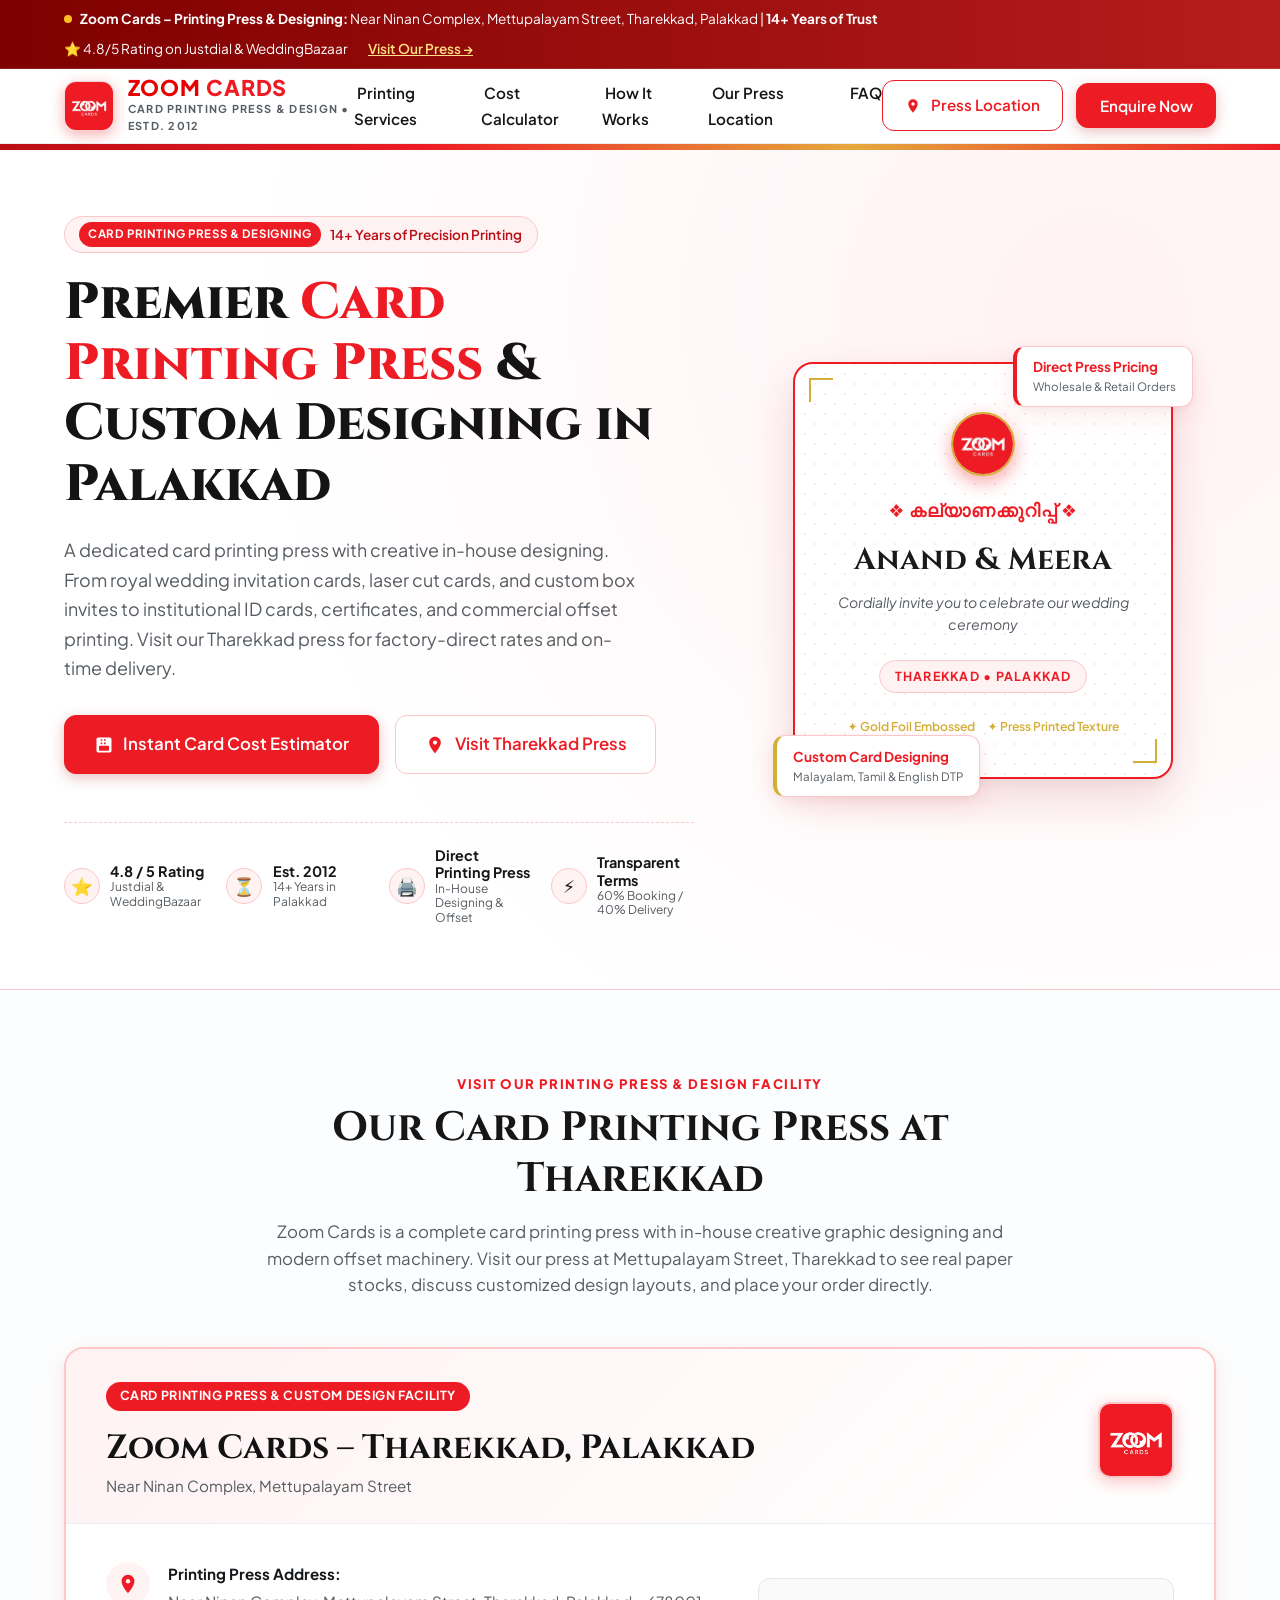
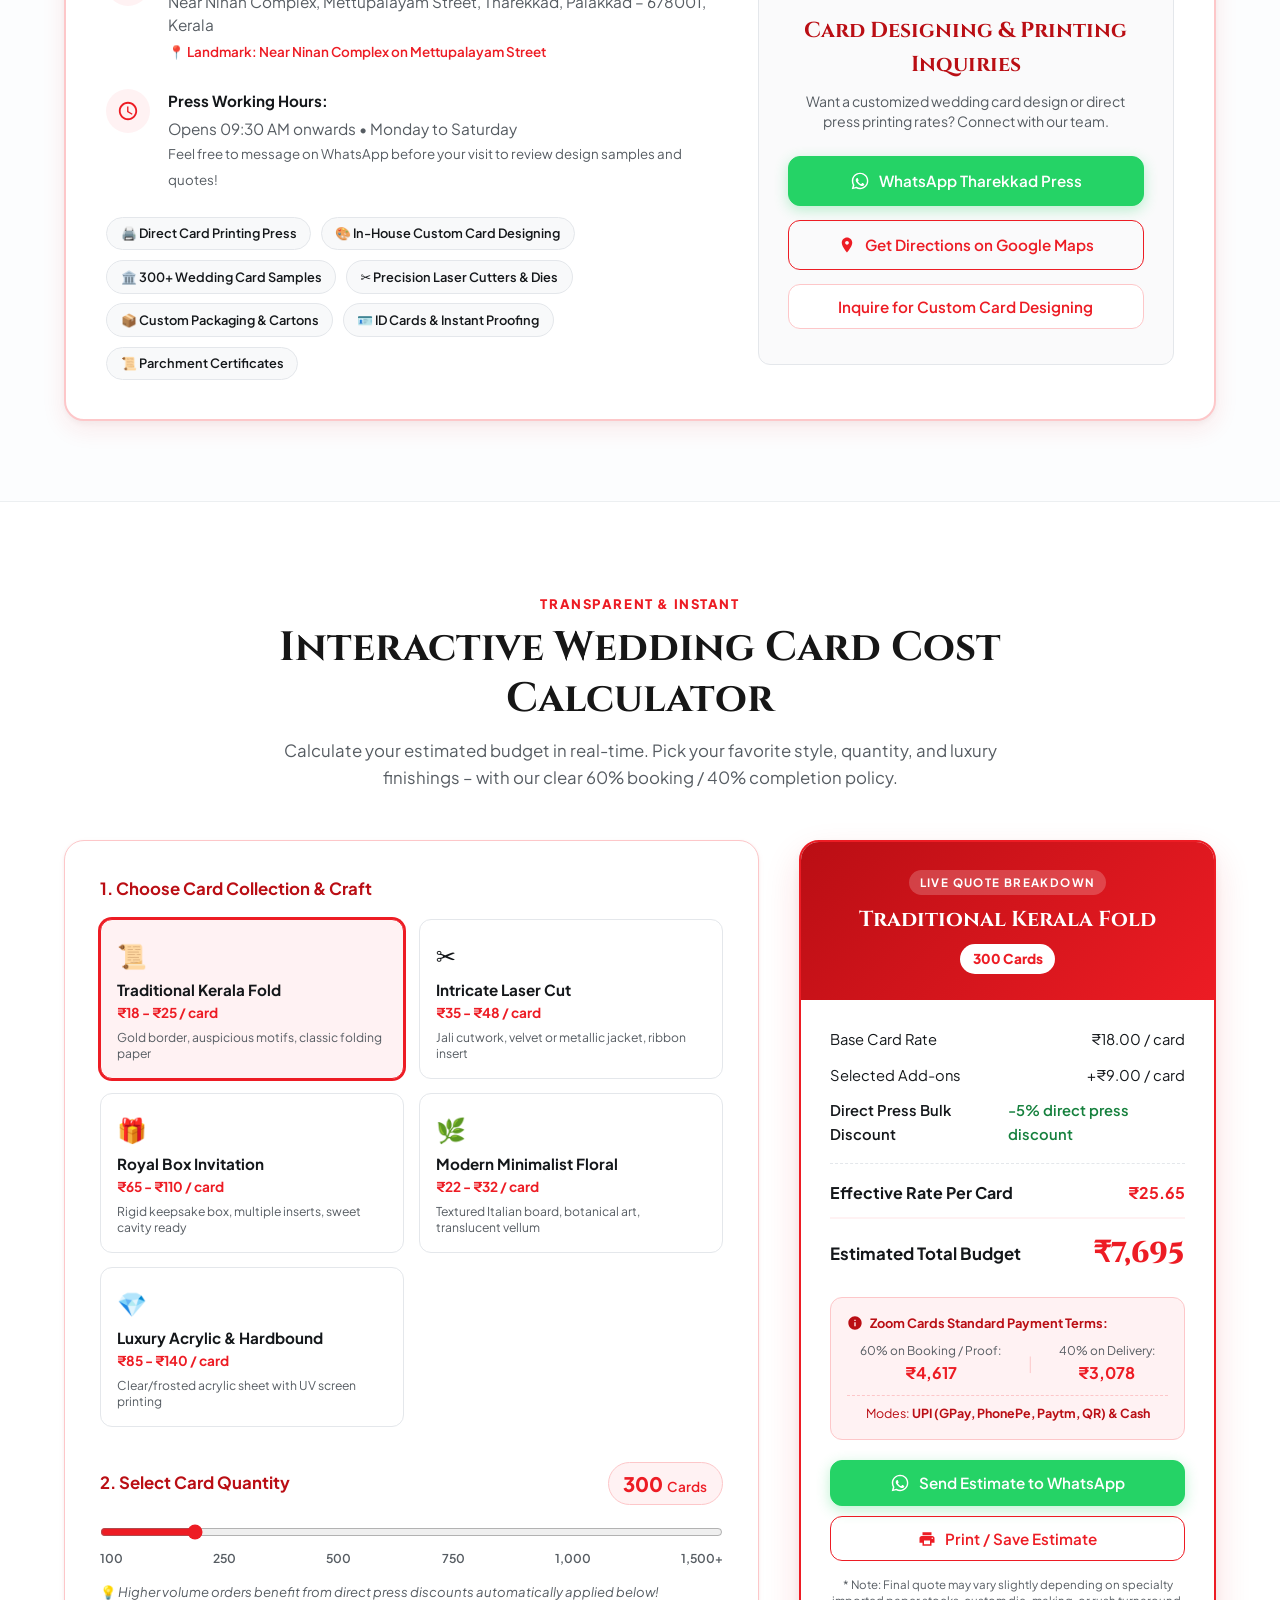
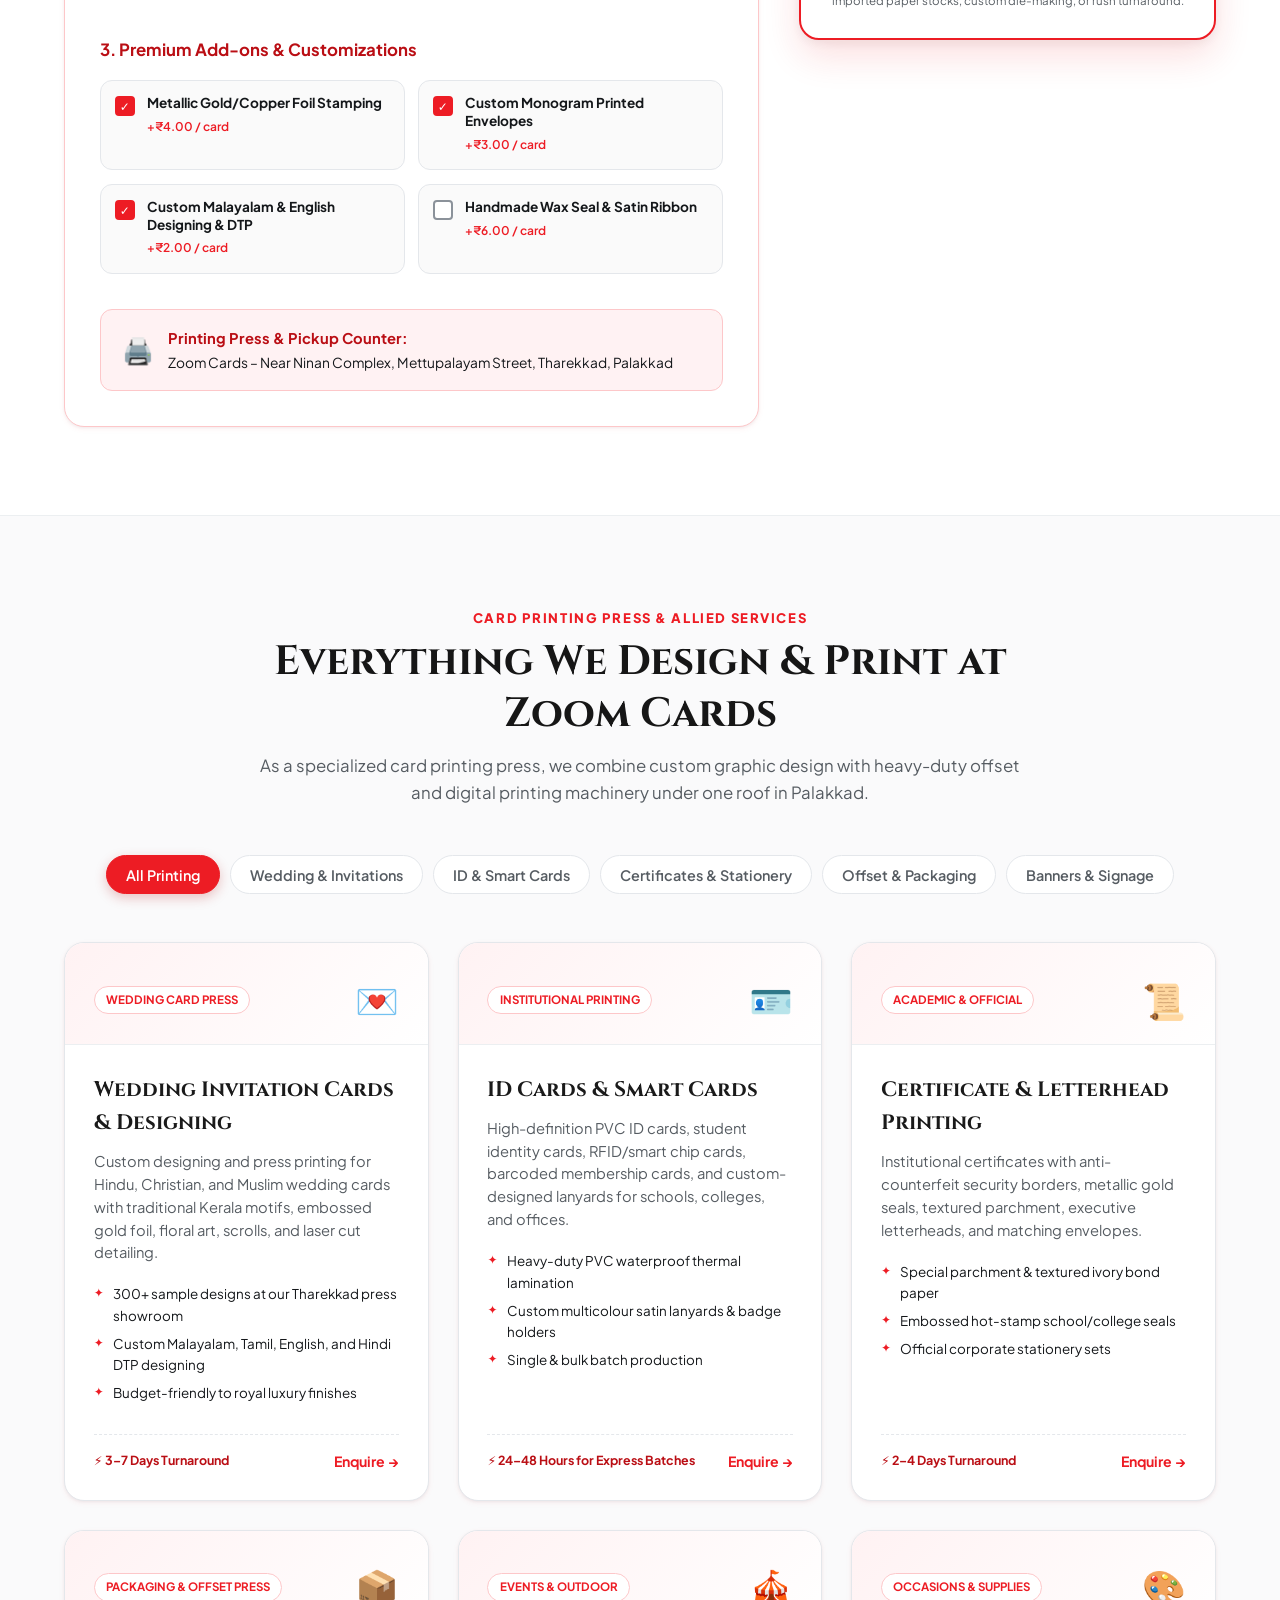
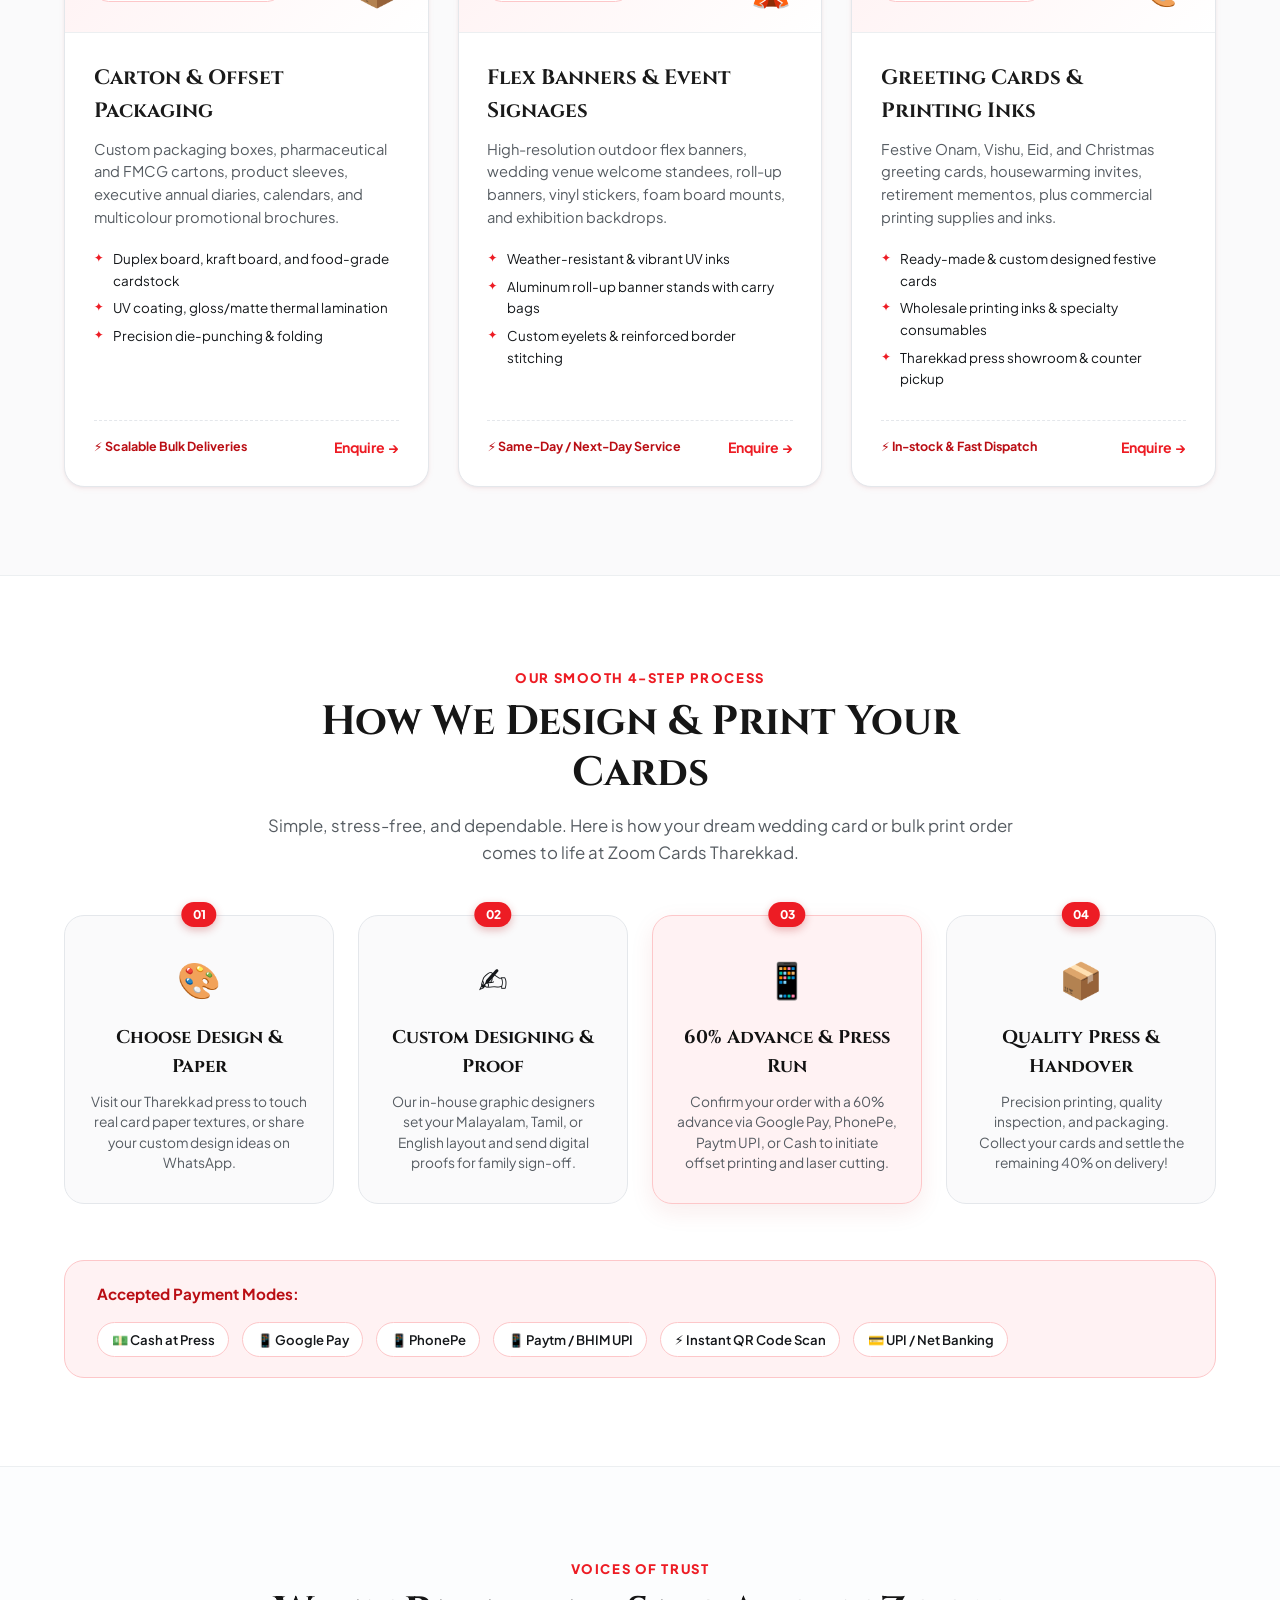
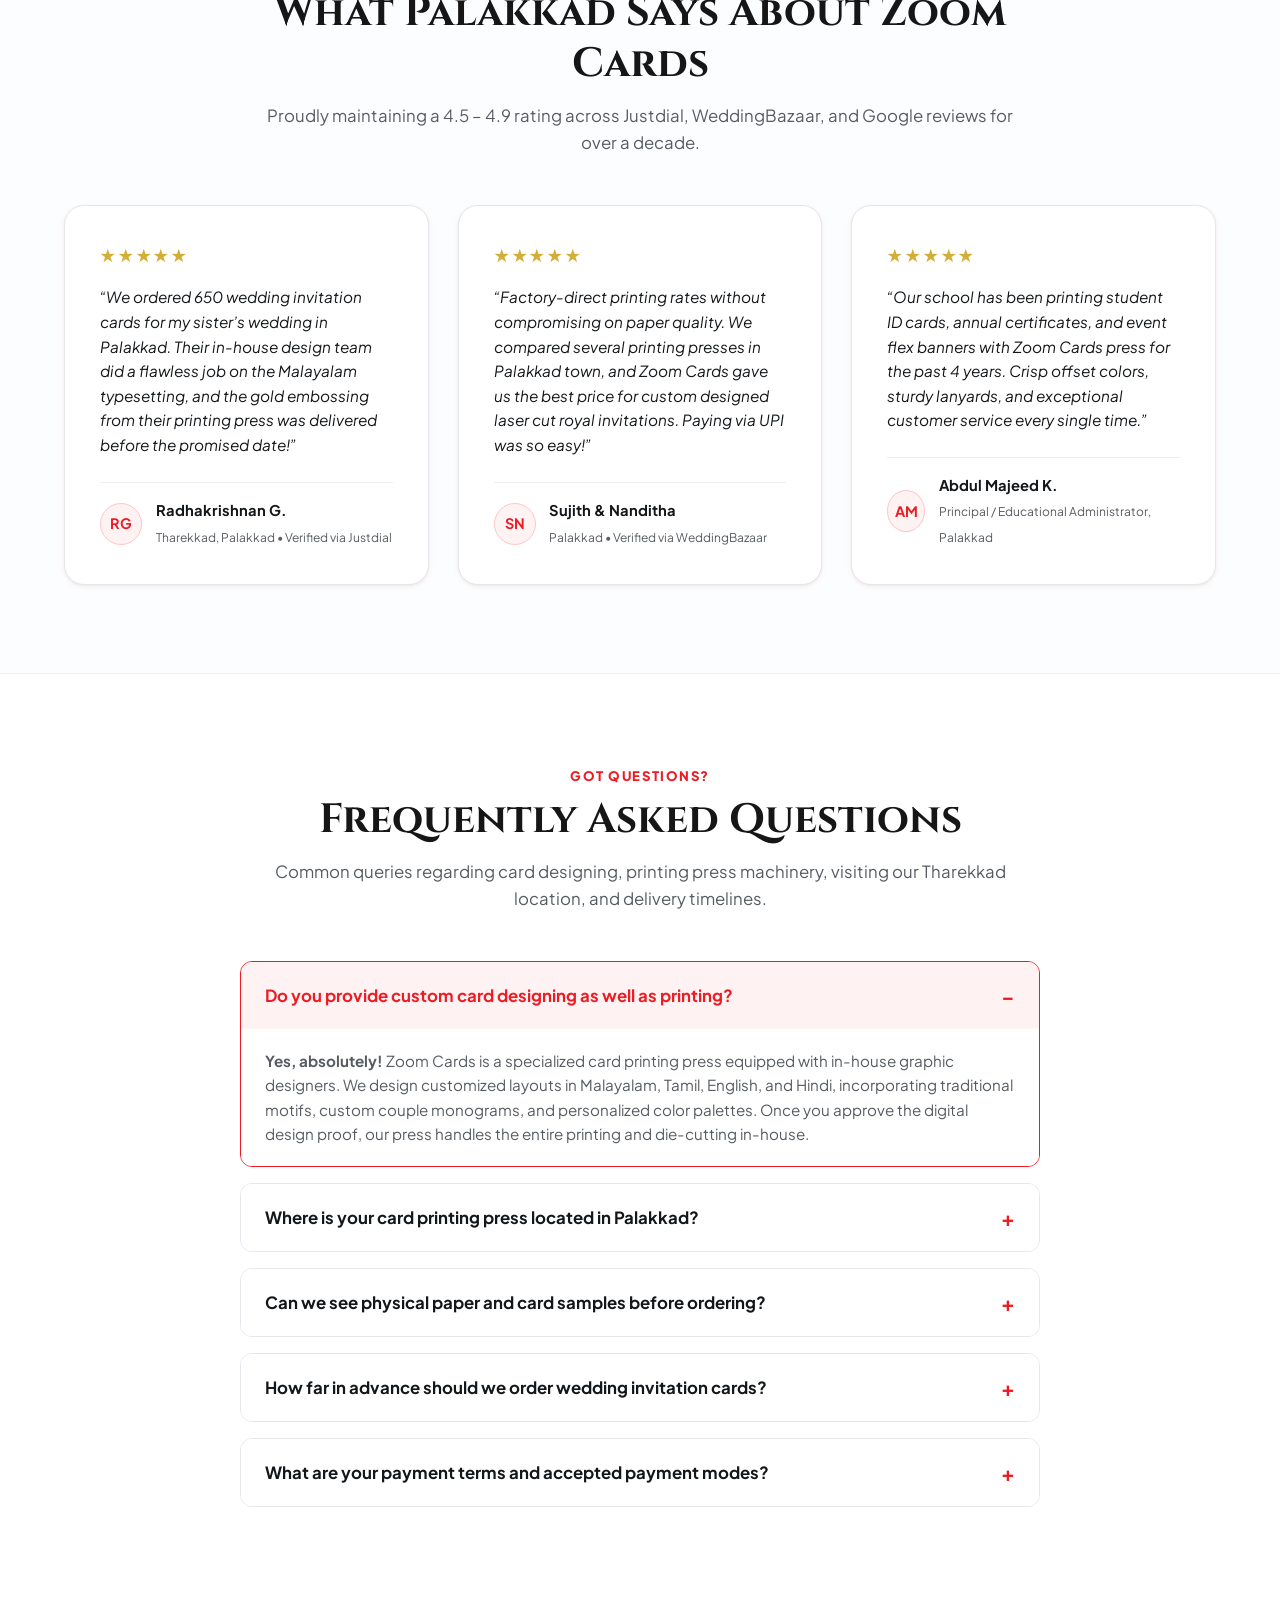
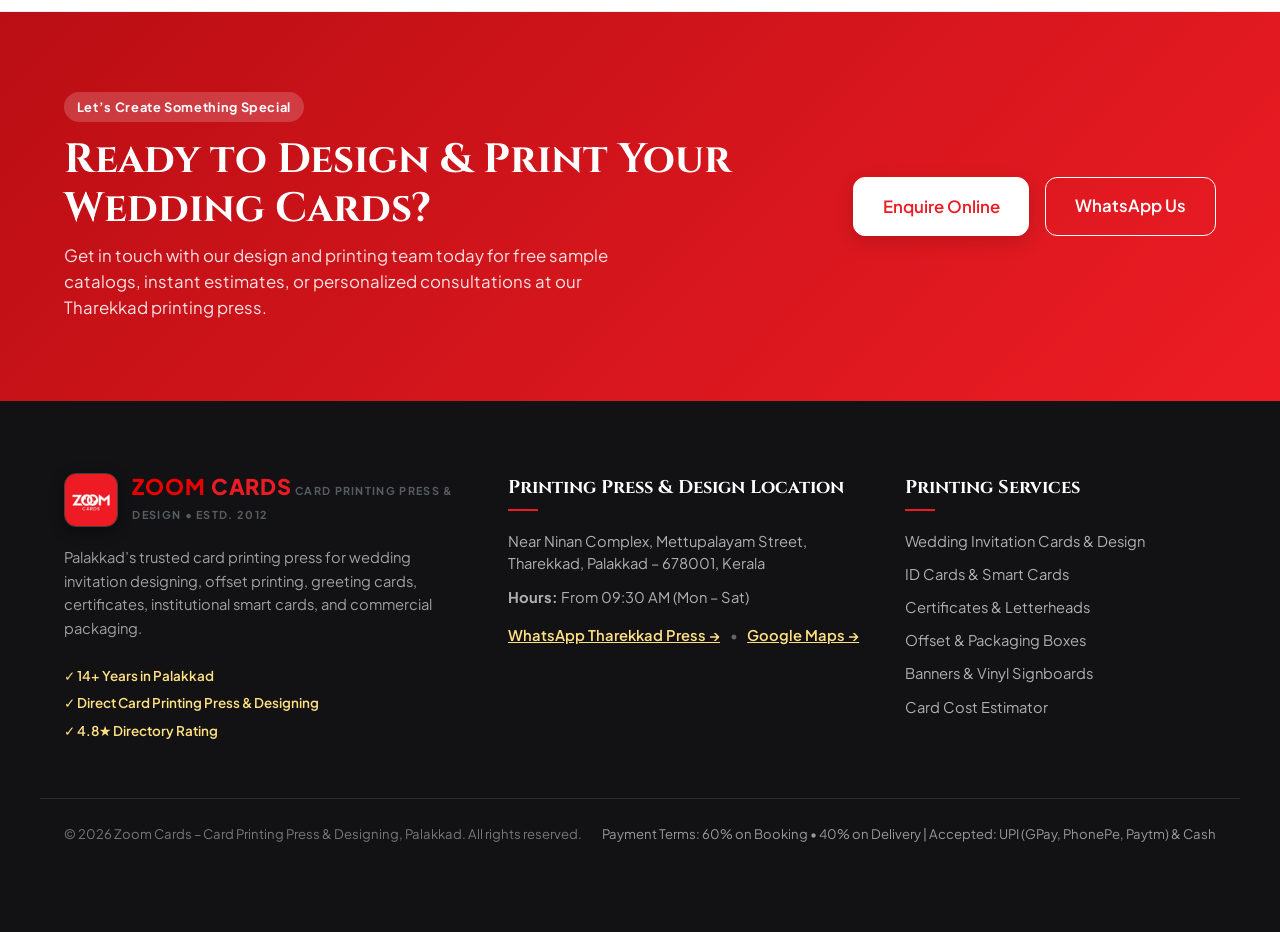
==== index.html @ b34f27de "Add Zoom Cards website" ====
<!DOCTYPE html>
<html lang="en">
<head>
  <meta charset="UTF-8">
  <meta name="viewport" content="width=device-width, initial-scale=1.0">
  <title>Zoom Cards – Palakkad | Card Printing Press &amp; Custom Designing</title>
  <meta name="description" content="Zoom Cards – Premier card printing press and custom designing in Palakkad. 14+ years of expertise in wedding invitation cards, offset printing, ID cards, certificates, banners and packaging at Tharekkad, Palakkad.">
  <meta name="keywords" content="Zoom Cards, card printing press Palakkad, wedding card printing Palakkad, invitation card designing Palakkad, offset printing press Tharekkad, ID card printing Palakkad">
  
  <!-- Google Fonts: Cinzel & Plus Jakarta Sans -->
  <link rel="preconnect" href="https://fonts.googleapis.com">
  <link rel="preconnect" href="https://fonts.gstatic.com" crossorigin>
  <link href="https://fonts.googleapis.com/css2?family=Cinzel:wght@500;600;700;800&family=Plus+Jakarta+Sans:wght@300;400;500;600;700&display=swap" rel="stylesheet">
  
  <!-- Favicon -->
  <link rel="icon" type="image/jpeg" href="logo.jpg">
  
  <link rel="stylesheet" href="styles.css">
</head>
<body>

  <!-- Top Alert Bar -->
  <aside class="top-announcement-bar" aria-label="Announcement">
    <div class="container announcement-content">
      <div class="announcement-item">
        <span class="pulse-dot"></span>
        <span><strong>Zoom Cards – Printing Press &amp; Designing:</strong> Near Ninan Complex, Mettupalayam Street, Tharekkad, Palakkad | <strong>14+ Years of Trust</strong></span>
      </div>
      <div class="announcement-right">
        <span>⭐ 4.8/5 Rating on Justdial &amp; WeddingBazaar</span>
        <a href="#location" class="announcement-link">Visit Our Press &rarr;</a>
      </div>
    </div>
  </aside>

  <!-- Navigation Header -->
  <header class="site-header" id="mainHeader">
    <div class="container header-container">
      <a href="#" class="brand-logo" aria-label="Zoom Cards Palakkad Home">
        <img src="logo.jpg" alt="Zoom Cards Logo" class="brand-logo-img">
        <div class="logo-text">
          <span class="brand-name">ZOOM <span class="highlight-text">CARDS</span></span>
          <span class="brand-tagline">CARD PRINTING PRESS &amp; DESIGN • ESTD. 2012</span>
        </div>
      </a>

      <nav class="nav-menu" id="navMenu" aria-label="Primary Navigation">
        <ul class="nav-list">
          <li><a href="#services" class="nav-link">Printing Services</a></li>
          <li><a href="#estimator" class="nav-link">Cost Calculator</a></li>
          <li><a href="#workflow" class="nav-link">How It Works</a></li>
          <li><a href="#location" class="nav-link">Our Press Location</a></li>
          <li><a href="#faq" class="nav-link">FAQ</a></li>
        </ul>
      </nav>

      <div class="header-actions">
        <a href="#location" class="btn btn-outline header-branch-btn">
          <svg width="16" height="16" viewBox="0 0 24 24" fill="currentColor">
            <path d="M12 2C8.13 2 5 5.13 5 9c0 5.25 7 13 7 13s7-7.75 7-13c0-3.87-3.13-7-7-7zm0 9.5c-1.38 0-2.5-1.12-2.5-2.5s1.12-2.5 2.5-2.5 2.5 1.12 2.5 2.5-1.12 2.5-2.5 2.5z"/>
          </svg>
          <span>Press Location</span>
        </a>
        <button class="btn btn-primary header-enquire-btn" id="openEnquiryModalBtn">
          <span>Enquire Now</span>
        </button>
        <button class="mobile-toggle" id="mobileMenuToggle" aria-label="Toggle navigation menu" aria-expanded="false">
          <span class="bar"></span>
          <span class="bar"></span>
          <span class="bar"></span>
        </button>
      </div>
    </div>
  </header>

  <main>
    <!-- Hero Section -->
    <section class="hero-section" id="hero">
      <div class="container hero-container">
        <div class="hero-content">
          <div class="badge-pill">
            <span class="badge-tag">Card Printing Press &amp; Designing</span>
            <span class="badge-desc">14+ Years of Precision Printing</span>
          </div>

          <h1 class="hero-title">
            Premier <span class="text-crimson">Card Printing Press</span> &amp; Custom Designing in Palakkad
          </h1>

          <p class="hero-description">
            A dedicated card printing press with creative in-house designing. From royal wedding invitation cards, laser cut cards, and custom box invites to institutional ID cards, certificates, and commercial offset printing. Visit our Tharekkad press for factory-direct rates and on-time delivery.
          </p>

          <div class="hero-cta-group">
            <a href="#estimator" class="btn btn-primary btn-lg">
              <svg width="20" height="20" viewBox="0 0 24 24" fill="currentColor">
                <path d="M19 3H5c-1.1 0-2 .9-2 2v14c0 1.1.9 2 2 2h14c1.1 0 2-.9 2-2V5c0-1.1-.9-2-2-2zm-7 2h2v2h-2V5zm0 4h2v2h-2V9zm-4-4h2v2H8V5zm0 4h2v2H8V9zm-1 10c-.55 0-1-.45-1-1v-4c0-.55.45-1 1-1h10c.55 0 1 .45 1 1v4c0 .55-.45 1-1 1H7z"/>
              </svg>
              <span>Instant Card Cost Estimator</span>
            </a>
            <a href="#location" class="btn btn-secondary btn-lg">
              <svg width="20" height="20" viewBox="0 0 24 24" fill="currentColor">
                <path d="M12 2C8.13 2 5 5.13 5 9c0 5.25 7 13 7 13s7-7.75 7-13c0-3.87-3.13-7-7-7zm0 9.5c-1.38 0-2.5-1.12-2.5-2.5s1.12-2.5 2.5-2.5 2.5 1.12 2.5 2.5-1.12 2.5-2.5 2.5z"/>
              </svg>
              <span>Visit Tharekkad Press</span>
            </a>
          </div>

          <!-- Trust Badges -->
          <div class="hero-trust-grid">
            <div class="trust-item">
              <div class="trust-icon-box">⭐</div>
              <div>
                <strong>4.8 / 5 Rating</strong>
                <p>Justdial &amp; WeddingBazaar</p>
              </div>
            </div>
            <div class="trust-item">
              <div class="trust-icon-box">⏳</div>
              <div>
                <strong>Est. 2012</strong>
                <p>14+ Years in Palakkad</p>
              </div>
            </div>
            <div class="trust-item">
              <div class="trust-icon-box">🖨️</div>
              <div>
                <strong>Direct Printing Press</strong>
                <p>In-House Designing &amp; Offset</p>
              </div>
            </div>
            <div class="trust-item">
              <div class="trust-icon-box">⚡</div>
              <div>
                <strong>Transparent Terms</strong>
                <p>60% Booking / 40% Delivery</p>
              </div>
            </div>
          </div>
        </div>

        <div class="hero-visual">
          <div class="hero-card-stack">
            <div class="wedding-card-mockup premium-card">
              <div class="card-ornament top-left"></div>
              <div class="card-ornament top-right"></div>
              <div class="card-ornament bottom-left"></div>
              <div class="card-ornament bottom-right"></div>
              
              <img src="logo.jpg" alt="Zoom Cards Brand Seal" class="card-seal-img">
              <div class="card-kerala-motif">&#x2756; കല്യാണക്കുറിപ്പ് &#x2756;</div>
              <h3 class="card-names">Anand &amp; Meera</h3>
              <p class="card-sub">Cordially invite you to celebrate our wedding ceremony</p>
              <div class="card-date-badge">THAREKKAD &bull; PALAKKAD</div>
              <div class="card-meta-line">
                <span>&#10022; Gold Foil Embossed</span>
                <span>&#10022; Press Printed Texture</span>
              </div>
            </div>

            <div class="floating-badge badge-discount">
              <span class="badge-title">Direct Press Pricing</span>
              <span class="badge-sub">Wholesale &amp; Retail Orders</span>
            </div>

            <div class="floating-badge badge-kerala">
              <span class="badge-title">Custom Card Designing</span>
              <span class="badge-sub">Malayalam, Tamil &amp; English DTP</span>
            </div>
          </div>
        </div>
      </div>
    </section>

    <!-- Printing Press Location Section -->
    <section class="branches-section" id="location">
      <div class="container">
        <div class="section-header">
          <span class="section-subtitle">VISIT OUR PRINTING PRESS &amp; DESIGN FACILITY</span>
          <h2 class="section-title">Our Card Printing Press at Tharekkad</h2>
          <p class="section-desc">
            Zoom Cards is a complete card printing press with in-house creative graphic designing and modern offset machinery. Visit our press at Mettupalayam Street, Tharekkad to see real paper stocks, discuss customized design layouts, and place your order directly.
          </p>
        </div>

        <!-- Featured Printing Press Card -->
        <div class="studio-featured-card">
          <div class="studio-header-strip">
            <div class="studio-header-flex">
              <div>
                <div class="studio-badge">Card Printing Press &amp; Custom Design Facility</div>
                <h3 class="studio-name">Zoom Cards &ndash; Tharekkad, Palakkad</h3>
                <p class="studio-city">Near Ninan Complex, Mettupalayam Street</p>
              </div>
              <img src="logo.jpg" alt="Zoom Cards Press Logo" class="studio-header-logo">
            </div>
          </div>

          <div class="studio-grid-content">
            <div class="studio-details-col">
              <div class="studio-info-card">
                <div class="info-icon">
                  <svg width="22" height="22" viewBox="0 0 24 24" fill="currentColor">
                    <path d="M12 2C8.13 2 5 5.13 5 9c0 5.25 7 13 7 13s7-7.75 7-13c0-3.87-3.13-7-7-7zm0 9.5c-1.38 0-2.5-1.12-2.5-2.5s1.12-2.5 2.5-2.5 2.5 1.12 2.5 2.5-1.12 2.5-2.5 2.5z"/>
                  </svg>
                </div>
                <div>
                  <strong>Printing Press Address:</strong>
                  <p>Near Ninan Complex, Mettupalayam Street, Tharekkad, Palakkad &ndash; 678001, Kerala</p>
                  <span class="address-landmark">&#128205; Landmark: Near Ninan Complex on Mettupalayam Street</span>
                </div>
              </div>

              <div class="studio-info-card">
                <div class="info-icon">
                  <svg width="22" height="22" viewBox="0 0 24 24" fill="currentColor">
                    <path d="M11.99 2C6.47 2 2 6.48 2 12s4.47 10 9.99 10C17.52 22 22 17.52 22 12S17.52 2 11.99 2zM12 20c-4.42 0-8-3.58-8-8s3.58-8 8-8 8 3.58 8 8-3.58 8-8 8zm.5-13H11v6l5.25 3.15.75-1.23-4.5-2.67z"/>
                  </svg>
                </div>
                <div>
                  <strong>Press Working Hours:</strong>
                  <p>Opens 09:30 AM onwards &bull; Monday to Saturday</p>
                  <small class="text-muted">Feel free to message on WhatsApp before your visit to review design samples and quotes!</small>
                </div>
              </div>

              <div class="studio-features-list">
                <span class="pill-badge">🖨️ Direct Card Printing Press</span>
                <span class="pill-badge">🎨 In-House Custom Card Designing</span>
                <span class="pill-badge">🏛️ 300+ Wedding Card Samples</span>
                <span class="pill-badge">✂️ Precision Laser Cutters &amp; Dies</span>
                <span class="pill-badge">📦 Custom Packaging &amp; Cartons</span>
                <span class="pill-badge">🪪 ID Cards &amp; Instant Proofing</span>
                <span class="pill-badge">📜 Parchment Certificates</span>
              </div>
            </div>

            <div class="studio-cta-col">
              <div class="cta-box-inner">
                <h4>Card Designing &amp; Printing Inquiries</h4>
                <p>Want a customized wedding card design or direct press printing rates? Connect with our team.</p>

                <div class="studio-action-buttons">
                  <a href="https://wa.me/?text=Hello%20Zoom%20Cards%20Tharekkad%20Press,%20I%20would%20like%20to%20enquire%20about%20card%20designing%20and%20printing." target="_blank" rel="noopener" class="btn btn-whatsapp btn-block">
                    <svg width="20" height="20" viewBox="0 0 24 24" fill="currentColor"><path d="M12.04 2c-5.46 0-9.91 4.45-9.91 9.91 0 1.75.46 3.45 1.32 4.95L2.05 22l5.25-1.38c1.45.79 3.08 1.21 4.74 1.21 5.46 0 9.91-4.45 9.91-9.91 0-2.65-1.03-5.14-2.9-7.01A9.816 9.816 0 0 0 12.04 2zm.01 1.67c4.54 0 8.24 3.7 8.24 8.24 0 2.2-.86 4.28-2.42 5.83-1.56 1.56-3.63 2.41-5.83 2.41-1.46 0-2.88-.39-4.13-1.13l-.3-.18-3.07.81.82-2.99-.19-.31a8.17 8.17 0 0 1-1.25-4.44c0-4.54 3.7-8.24 8.24-8.24zm4.52 11.59c-.25-.13-1.47-.72-1.7-.81-.23-.08-.39-.13-.56.13-.17.25-.64.81-.79.97-.14.17-.29.19-.54.06-.25-.13-1.06-.39-2.02-1.24-.75-.67-1.25-1.49-1.4-1.74-.14-.25-.02-.39.11-.51.11-.11.25-.29.37-.44.13-.14.17-.25.25-.42.08-.17.04-.31-.02-.44-.06-.13-.56-1.35-.77-1.85-.2-.48-.41-.42-.56-.43h-.48c-.17 0-.44.06-.67.31-.23.25-.88.86-.88 2.1 0 1.24.9 2.44 1.03 2.61.13.17 1.77 2.7 4.29 3.79.6.26 1.07.41 1.44.53.6.19 1.15.16 1.58.1.48-.07 1.47-.6 1.68-1.18.21-.58.21-1.07.15-1.18-.06-.11-.23-.18-.48-.3z"/></svg>
                    <span>WhatsApp Tharekkad Press</span>
                  </a>

                  <a href="https://maps.google.com/?q=Near+Ninan+Complex+Mettupalayam+Street+Tharekkad+Palakkad" target="_blank" rel="noopener" class="btn btn-outline btn-block">
                    <svg width="18" height="18" viewBox="0 0 24 24" fill="currentColor">
                      <path d="M12 2C8.13 2 5 5.13 5 9c0 5.25 7 13 7 13s7-7.75 7-13c0-3.87-3.13-7-7-7zm0 9.5c-1.38 0-2.5-1.12-2.5-2.5s1.12-2.5 2.5-2.5 2.5 1.12 2.5 2.5-1.12 2.5-2.5 2.5z"/>
                    </svg>
                    <span>Get Directions on Google Maps</span>
                  </a>

                  <button class="btn btn-secondary btn-block" id="studioBookVisitBtn">
                    <span>Inquire for Custom Card Designing</span>
                  </button>
                </div>
              </div>
            </div>
          </div>
        </div>
      </div>
    </section>

    <!-- Interactive Card Cost Estimator -->
    <section class="estimator-section" id="estimator">
      <div class="container">
        <div class="section-header">
          <span class="section-subtitle">TRANSPARENT &amp; INSTANT</span>
          <h2 class="section-title">Interactive Wedding Card Cost Calculator</h2>
          <p class="section-desc">
            Calculate your estimated budget in real-time. Pick your favorite style, quantity, and luxury finishings &ndash; with our clear 60% booking / 40% completion policy.
          </p>
        </div>

        <div class="estimator-wrapper">
          <div class="estimator-controls">
            <!-- Step 1: Card Style Selection -->
            <div class="control-group">
              <label class="control-label">1. Choose Card Collection &amp; Craft</label>
              <div class="card-style-options" id="styleOptions">
                <label class="style-card selected">
                  <input type="radio" name="cardStyle" value="traditional" data-base-price="18" checked>
                  <div class="style-info">
                    <span class="style-icon">📜</span>
                    <span class="style-title">Traditional Kerala Fold</span>
                    <span class="style-price">₹18 - ₹25 / card</span>
                    <span class="style-desc">Gold border, auspicious motifs, classic folding paper</span>
                  </div>
                </label>

                <label class="style-card">
                  <input type="radio" name="cardStyle" value="lasercut" data-base-price="35">
                  <div class="style-info">
                    <span class="style-icon">✂️</span>
                    <span class="style-title">Intricate Laser Cut</span>
                    <span class="style-price">₹35 - ₹48 / card</span>
                    <span class="style-desc">Jali cutwork, velvet or metallic jacket, ribbon insert</span>
                  </div>
                </label>

                <label class="style-card">
                  <input type="radio" name="cardStyle" value="royalbox" data-base-price="65">
                  <div class="style-info">
                    <span class="style-icon">🎁</span>
                    <span class="style-title">Royal Box Invitation</span>
                    <span class="style-price">₹65 - ₹110 / card</span>
                    <span class="style-desc">Rigid keepsake box, multiple inserts, sweet cavity ready</span>
                  </div>
                </label>

                <label class="style-card">
                  <input type="radio" name="cardStyle" value="minimalist" data-base-price="22">
                  <div class="style-info">
                    <span class="style-icon">🌿</span>
                    <span class="style-title">Modern Minimalist Floral</span>
                    <span class="style-price">₹22 - ₹32 / card</span>
                    <span class="style-desc">Textured Italian board, botanical art, translucent vellum</span>
                  </div>
                </label>

                <label class="style-card">
                  <input type="radio" name="cardStyle" value="acrylic" data-base-price="85">
                  <div class="style-info">
                    <span class="style-icon">💎</span>
                    <span class="style-title">Luxury Acrylic &amp; Hardbound</span>
                    <span class="style-price">₹85 - ₹140 / card</span>
                    <span class="style-desc">Clear/frosted acrylic sheet with UV screen printing</span>
                  </div>
                </label>
              </div>
            </div>

            <!-- Step 2: Quantity Slider -->
            <div class="control-group">
              <div class="quantity-header">
                <label for="quantityRange" class="control-label">2. Select Card Quantity</label>
                <div class="quantity-display">
                  <span id="quantityValue">300</span> <span class="unit">Cards</span>
                </div>
              </div>
              <input type="range" id="quantityRange" min="100" max="1500" step="50" value="300" class="range-slider">
              <div class="slider-ticks">
                <span>100</span>
                <span>250</span>
                <span>500</span>
                <span>750</span>
                <span>1,000</span>
                <span>1,500+</span>
              </div>
              <p class="slider-helper-text">
                💡 <em>Higher volume orders benefit from direct press discounts automatically applied below!</em>
              </p>
            </div>

            <!-- Step 3: Luxury Custom Add-ons -->
            <div class="control-group">
              <label class="control-label">3. Premium Add-ons &amp; Customizations</label>
              <div class="addons-grid">
                <label class="addon-checkbox">
                  <input type="checkbox" id="addonFoil" value="4" checked>
                  <span class="checkbox-custom"></span>
                  <div class="addon-text">
                    <strong>Metallic Gold/Copper Foil Stamping</strong>
                    <span>+₹4.00 / card</span>
                  </div>
                </label>

                <label class="addon-checkbox">
                  <input type="checkbox" id="addonEnvelope" value="3" checked>
                  <span class="checkbox-custom"></span>
                  <div class="addon-text">
                    <strong>Custom Monogram Printed Envelopes</strong>
                    <span>+₹3.00 / card</span>
                  </div>
                </label>

                <label class="addon-checkbox">
                  <input type="checkbox" id="addonBilingual" value="2" checked>
                  <span class="checkbox-custom"></span>
                  <div class="addon-text">
                    <strong>Custom Malayalam &amp; English Designing &amp; DTP</strong>
                    <span>+₹2.00 / card</span>
                  </div>
                </label>

                <label class="addon-checkbox">
                  <input type="checkbox" id="addonWaxSeal" value="6">
                  <span class="checkbox-custom"></span>
                  <div class="addon-text">
                    <strong>Handmade Wax Seal &amp; Satin Ribbon</strong>
                    <span>+₹6.00 / card</span>
                  </div>
                </label>
              </div>
            </div>

            <!-- Press Location Banner -->
            <div class="control-group studio-location-banner">
              <div class="location-banner-inner">
                <div class="banner-icon">🖨️</div>
                <div>
                  <strong>Printing Press &amp; Pickup Counter:</strong>
                  <p>Zoom Cards &ndash; Near Ninan Complex, Mettupalayam Street, Tharekkad, Palakkad</p>
                </div>
              </div>
            </div>
          </div>

          <!-- Real-Time Calculation Summary Card -->
          <div class="estimator-summary-card">
            <div class="summary-header">
              <div class="summary-tag">Live Quote Breakdown</div>
              <h3 class="summary-title" id="summarySelectedStyle">Traditional Kerala Fold</h3>
              <div class="summary-quantity-pill" id="summarySelectedQty">300 Cards</div>
            </div>

            <div class="summary-body">
              <div class="summary-row">
                <span>Base Card Rate</span>
                <span id="summaryBaseRate">₹18.00 / card</span>
              </div>
              <div class="summary-row">
                <span>Selected Add-ons</span>
                <span id="summaryAddonRate">+₹9.00 / card</span>
              </div>
              <div class="summary-row bulk-discount-row">
                <span>Direct Press Bulk Discount</span>
                <span id="summaryDiscount" class="text-success">-5% applied</span>
              </div>
              <hr class="summary-divider">
              <div class="summary-row rate-effective">
                <strong>Effective Rate Per Card</strong>
                <strong id="summaryEffectiveRate" class="text-crimson">₹25.65</strong>
              </div>
              <div class="summary-row total-row">
                <span>Estimated Total Budget</span>
                <span class="total-amount" id="summaryTotalAmount">₹7,695</span>
              </div>

              <!-- Payment Schedule Accordance (UPI & Cash only) -->
              <div class="payment-terms-box">
                <div class="payment-terms-header">
                  <svg width="16" height="16" viewBox="0 0 24 24" fill="currentColor">
                    <path d="M12 2C6.48 2 2 6.48 2 12s4.48 10 10 10 10-4.48 10-10S17.52 2 12 2zm1 15h-2v-6h2v6zm0-8h-2V7h2v2z"/>
                  </svg>
                  <span>Zoom Cards Standard Payment Terms:</span>
                </div>
                <div class="terms-split">
                  <div class="split-col">
                    <small>60% on Booking / Proof:</small>
                    <strong id="depositAdvance">₹4,617</strong>
                  </div>
                  <div class="split-divider">|</div>
                  <div class="split-col">
                    <small>40% on Delivery:</small>
                    <strong id="depositFinal">₹3,078</strong>
                  </div>
                </div>
                <div class="terms-modes-note">
                  <span>Modes: <strong>UPI (GPay, PhonePe, Paytm, QR) &amp; Cash</strong></span>
                </div>
              </div>

              <div class="estimator-actions">
                <button class="btn btn-whatsapp btn-block" id="whatsappQuoteBtn">
                  <svg width="20" height="20" viewBox="0 0 24 24" fill="currentColor"><path d="M12.04 2c-5.46 0-9.91 4.45-9.91 9.91 0 1.75.46 3.45 1.32 4.95L2.05 22l5.25-1.38c1.45.79 3.08 1.21 4.74 1.21 5.46 0 9.91-4.45 9.91-9.91 0-2.65-1.03-5.14-2.9-7.01A9.816 9.816 0 0 0 12.04 2zm.01 1.67c4.54 0 8.24 3.7 8.24 8.24 0 2.2-.86 4.28-2.42 5.83-1.56 1.56-3.63 2.41-5.83 2.41-1.46 0-2.88-.39-4.13-1.13l-.3-.18-3.07.81.82-2.99-.19-.31a8.17 8.17 0 0 1-1.25-4.44c0-4.54 3.7-8.24 8.24-8.24zm4.52 11.59c-.25-.13-1.47-.72-1.7-.81-.23-.08-.39-.13-.56.13-.17.25-.64.81-.79.97-.14.17-.29.19-.54.06-.25-.13-1.06-.39-2.02-1.24-.75-.67-1.25-1.49-1.4-1.74-.14-.25-.02-.39.11-.51.11-.11.25-.29.37-.44.13-.14.17-.25.25-.42.08-.17.04-.31-.02-.44-.06-.13-.56-1.35-.77-1.85-.2-.48-.41-.42-.56-.43h-.48c-.17 0-.44.06-.67.31-.23.25-.88.86-.88 2.1 0 1.24.9 2.44 1.03 2.61.13.17 1.77 2.7 4.29 3.79.6.26 1.07.41 1.44.53.6.19 1.15.16 1.58.1.48-.07 1.47-.6 1.68-1.18.21-.58.21-1.07.15-1.18-.06-.11-.23-.18-.48-.3z"/></svg>
                  <span>Send Estimate to WhatsApp</span>
                </button>
                <button class="btn btn-outline btn-block" id="printQuoteBtn">
                  <svg width="18" height="18" viewBox="0 0 24 24" fill="currentColor">
                    <path d="M19 8H5c-1.66 0-3 1.34-3 3v6h4v4h12v-4h4v-6c0-1.66-1.34-3-3-3zm-3 11H8v-5h8v5zm3-7c-.55 0-1-.45-1-1s.45-1 1-1 1 .45 1 1-.45 1-1 1zm-1-9H6v4h12V3z"/>
                  </svg>
                  <span>Print / Save Estimate</span>
                </button>
              </div>

              <div class="summary-footnote">
                * Note: Final quote may vary slightly depending on specialty imported paper stocks, custom die-making, or rush turnaround.
              </div>
            </div>
          </div>
        </div>
      </div>
    </section>

    <!-- Full Services & Products Showcase -->
    <section class="services-section" id="services">
      <div class="container">
        <div class="section-header">
          <span class="section-subtitle">CARD PRINTING PRESS &amp; ALLIED SERVICES</span>
          <h2 class="section-title">Everything We Design &amp; Print at Zoom Cards</h2>
          <p class="section-desc">
            As a specialized card printing press, we combine custom graphic design with heavy-duty offset and digital printing machinery under one roof in Palakkad.
          </p>
        </div>

        <!-- Filter Tabs -->
        <div class="filter-tabs" role="tablist" aria-label="Services filter">
          <button class="filter-tab active" data-filter="all">All Printing</button>
          <button class="filter-tab" data-filter="wedding">Wedding &amp; Invitations</button>
          <button class="filter-tab" data-filter="id-cards">ID &amp; Smart Cards</button>
          <button class="filter-tab" data-filter="certificates">Certificates &amp; Stationery</button>
          <button class="filter-tab" data-filter="offset">Offset &amp; Packaging</button>
          <button class="filter-tab" data-filter="banners">Banners &amp; Signage</button>
        </div>

        <!-- Service Cards Grid -->
        <div class="services-grid" id="servicesGrid">
          
          <!-- Card 1: Wedding Invitations -->
          <article class="service-card" data-category="wedding">
            <div class="service-icon-banner">
              <span class="service-category-badge">Wedding Card Press</span>
              <div class="service-glyph">💌</div>
            </div>
            <div class="service-content">
              <h3 class="service-title">Wedding Invitation Cards &amp; Designing</h3>
              <p class="service-text">
                Custom designing and press printing for Hindu, Christian, and Muslim wedding cards with traditional Kerala motifs, embossed gold foil, floral art, scrolls, and laser cut detailing.
              </p>
              <ul class="service-spec-list">
                <li>300+ sample designs at our Tharekkad press showroom</li>
                <li>Custom Malayalam, Tamil, English, and Hindi DTP designing</li>
                <li>Budget-friendly to royal luxury finishes</li>
              </ul>
              <div class="service-footer">
                <span class="service-turnaround">⚡ 3–7 Days Turnaround</span>
                <button class="service-enquire-btn" data-service="Wedding Invitation Cards">Enquire &rarr;</button>
              </div>
            </div>
          </article>

          <!-- Card 2: ID Cards & Smart Cards -->
          <article class="service-card" data-category="id-cards">
            <div class="service-icon-banner">
              <span class="service-category-badge">Institutional Printing</span>
              <div class="service-glyph">🪪</div>
            </div>
            <div class="service-content">
              <h3 class="service-title">ID Cards &amp; Smart Cards</h3>
              <p class="service-text">
                High-definition PVC ID cards, student identity cards, RFID/smart chip cards, barcoded membership cards, and custom-designed lanyards for schools, colleges, and offices.
              </p>
              <ul class="service-spec-list">
                <li>Heavy-duty PVC waterproof thermal lamination</li>
                <li>Custom multicolour satin lanyards &amp; badge holders</li>
                <li>Single &amp; bulk batch production</li>
              </ul>
              <div class="service-footer">
                <span class="service-turnaround">⚡ 24–48 Hours for Express Batches</span>
                <button class="service-enquire-btn" data-service="ID & Smart Card Printing">Enquire &rarr;</button>
              </div>
            </div>
          </article>

          <!-- Card 3: Certificates & Stationery -->
          <article class="service-card" data-category="certificates">
            <div class="service-icon-banner">
              <span class="service-category-badge">Academic &amp; Official</span>
              <div class="service-glyph">📜</div>
            </div>
            <div class="service-content">
              <h3 class="service-title">Certificate &amp; Letterhead Printing</h3>
              <p class="service-text">
                Institutional certificates with anti-counterfeit security borders, metallic gold seals, textured parchment, executive letterheads, and matching envelopes.
              </p>
              <ul class="service-spec-list">
                <li>Special parchment &amp; textured ivory bond paper</li>
                <li>Embossed hot-stamp school/college seals</li>
                <li>Official corporate stationery sets</li>
              </ul>
              <div class="service-footer">
                <span class="service-turnaround">⚡ 2–4 Days Turnaround</span>
                <button class="service-enquire-btn" data-service="Certificate & Letterhead Printing">Enquire &rarr;</button>
              </div>
            </div>
          </article>

          <!-- Card 4: Commercial Offset & Cartons -->
          <article class="service-card" data-category="offset">
            <div class="service-icon-banner">
              <span class="service-category-badge">Packaging &amp; Offset Press</span>
              <div class="service-glyph">📦</div>
            </div>
            <div class="service-content">
              <h3 class="service-title">Carton &amp; Offset Packaging</h3>
              <p class="service-text">
                Custom packaging boxes, pharmaceutical and FMCG cartons, product sleeves, executive annual diaries, calendars, and multicolour promotional brochures.
              </p>
              <ul class="service-spec-list">
                <li>Duplex board, kraft board, and food-grade cardstock</li>
                <li>UV coating, gloss/matte thermal lamination</li>
                <li>Precision die-punching &amp; folding</li>
              </ul>
              <div class="service-footer">
                <span class="service-turnaround">⚡ Scalable Bulk Deliveries</span>
                <button class="service-enquire-btn" data-service="Carton & Offset Packaging">Enquire &rarr;</button>
              </div>
            </div>
          </article>

          <!-- Card 5: Banners, Flex & Signboards -->
          <article class="service-card" data-category="banners">
            <div class="service-icon-banner">
              <span class="service-category-badge">Events &amp; Outdoor</span>
              <div class="service-glyph">🎪</div>
            </div>
            <div class="service-content">
              <h3 class="service-title">Flex Banners &amp; Event Signages</h3>
              <p class="service-text">
                High-resolution outdoor flex banners, wedding venue welcome standees, roll-up banners, vinyl stickers, foam board mounts, and exhibition backdrops.
              </p>
              <ul class="service-spec-list">
                <li>Weather-resistant &amp; vibrant UV inks</li>
                <li>Aluminum roll-up banner stands with carry bags</li>
                <li>Custom eyelets &amp; reinforced border stitching</li>
              </ul>
              <div class="service-footer">
                <span class="service-turnaround">⚡ Same-Day / Next-Day Service</span>
                <button class="service-enquire-btn" data-service="Banners & Event Standees">Enquire &rarr;</button>
              </div>
            </div>
          </article>

          <!-- Card 6: Greeting Cards & Printing Inks -->
          <article class="service-card" data-category="offset">
            <div class="service-icon-banner">
              <span class="service-category-badge">Occasions &amp; Supplies</span>
              <div class="service-glyph">🎨</div>
            </div>
            <div class="service-content">
              <h3 class="service-title">Greeting Cards &amp; Printing Inks</h3>
              <p class="service-text">
                Festive Onam, Vishu, Eid, and Christmas greeting cards, housewarming invites, retirement mementos, plus commercial printing supplies and inks.
              </p>
              <ul class="service-spec-list">
                <li>Ready-made &amp; custom designed festive cards</li>
                <li>Wholesale printing inks &amp; specialty consumables</li>
                <li>Tharekkad press showroom &amp; counter pickup</li>
              </ul>
              <div class="service-footer">
                <span class="service-turnaround">⚡ In-stock &amp; Fast Dispatch</span>
                <button class="service-enquire-btn" data-service="Greeting Cards & Printing Supplies">Enquire &rarr;</button>
              </div>
            </div>
          </article>

        </div>
      </div>
    </section>

    <!-- Transparent 4-Step Order Workflow -->
    <section class="workflow-section" id="workflow">
      <div class="container">
        <div class="section-header">
          <span class="section-subtitle">OUR SMOOTH 4-STEP PROCESS</span>
          <h2 class="section-title">How We Design &amp; Print Your Cards</h2>
          <p class="section-desc">
            Simple, stress-free, and dependable. Here is how your dream wedding card or bulk print order comes to life at Zoom Cards Tharekkad.
          </p>
        </div>

        <div class="workflow-steps">
          <div class="step-card">
            <div class="step-number">01</div>
            <div class="step-icon">🎨</div>
            <h3 class="step-title">Choose Design &amp; Paper</h3>
            <p class="step-text">
              Visit our Tharekkad press to touch real card paper textures, or share your custom design ideas on WhatsApp.
            </p>
          </div>

          <div class="step-card">
            <div class="step-number">02</div>
            <div class="step-icon">✍️</div>
            <h3 class="step-title">Custom Designing &amp; Proof</h3>
            <p class="step-text">
              Our in-house graphic designers set your Malayalam, Tamil, or English layout and send digital proofs for family sign-off.
            </p>
          </div>

          <div class="step-card highlight-step">
            <div class="step-number">03</div>
            <div class="step-icon">📱</div>
            <h3 class="step-title">60% Advance &amp; Press Run</h3>
            <p class="step-text">
              Confirm your order with a 60% advance via Google Pay, PhonePe, Paytm UPI, or Cash to initiate offset printing and laser cutting.
            </p>
          </div>

          <div class="step-card">
            <div class="step-number">04</div>
            <div class="step-icon">📦</div>
            <h3 class="step-title">Quality Press &amp; Handover</h3>
            <p class="step-text">
              Precision printing, quality inspection, and packaging. Collect your cards and settle the remaining 40% on delivery!
            </p>
          </div>
        </div>

        <!-- Payment Methods Banner (Cash & UPI Only) -->
        <div class="payment-methods-strip">
          <div class="payment-label">
            <strong>Accepted Payment Modes:</strong>
          </div>
          <div class="payment-badges">
            <span class="payment-badge">💵 Cash at Press</span>
            <span class="payment-badge">📱 Google Pay</span>
            <span class="payment-badge">📱 PhonePe</span>
            <span class="payment-badge">📱 Paytm / BHIM UPI</span>
            <span class="payment-badge">⚡ Instant QR Code Scan</span>
            <span class="payment-badge">💳 UPI / Net Banking</span>
          </div>
        </div>
      </div>
    </section>

    <!-- Testimonials Section -->
    <section class="testimonials-section">
      <div class="container">
        <div class="section-header">
          <span class="section-subtitle">VOICES OF TRUST</span>
          <h2 class="section-title">What Palakkad Says About Zoom Cards</h2>
          <p class="section-desc">
            Proudly maintaining a 4.5 &ndash; 4.9 rating across Justdial, WeddingBazaar, and Google reviews for over a decade.
          </p>
        </div>

        <div class="testimonials-grid">
          <div class="testimonial-card">
            <div class="rating-stars">★★★★★</div>
            <p class="testimonial-text">
              &ldquo;We ordered 650 wedding invitation cards for my sister&rsquo;s wedding in Palakkad. Their in-house design team did a flawless job on the Malayalam typesetting, and the gold embossing from their printing press was delivered before the promised date!&rdquo;
            </p>
            <div class="testimonial-author">
              <div class="author-avatar">RG</div>
              <div>
                <strong>Radhakrishnan G.</strong>
                <small>Tharekkad, Palakkad &bull; Verified via Justdial</small>
              </div>
            </div>
          </div>

          <div class="testimonial-card">
            <div class="rating-stars">★★★★★</div>
            <p class="testimonial-text">
              &ldquo;Factory-direct printing rates without compromising on paper quality. We compared several printing presses in Palakkad town, and Zoom Cards gave us the best price for custom designed laser cut royal invitations. Paying via UPI was so easy!&rdquo;
            </p>
            <div class="testimonial-author">
              <div class="author-avatar">SN</div>
              <div>
                <strong>Sujith &amp; Nanditha</strong>
                <small>Palakkad &bull; Verified via WeddingBazaar</small>
              </div>
            </div>
          </div>

          <div class="testimonial-card">
            <div class="rating-stars">★★★★★</div>
            <p class="testimonial-text">
              &ldquo;Our school has been printing student ID cards, annual certificates, and event flex banners with Zoom Cards press for the past 4 years. Crisp offset colors, sturdy lanyards, and exceptional customer service every single time.&rdquo;
            </p>
            <div class="testimonial-author">
              <div class="author-avatar">AM</div>
              <div>
                <strong>Abdul Majeed K.</strong>
                <small>Principal / Educational Administrator, Palakkad</small>
              </div>
            </div>
          </div>
        </div>
      </div>
    </section>

    <!-- Frequently Asked Questions -->
    <section class="faq-section" id="faq">
      <div class="container">
        <div class="section-header">
          <span class="section-subtitle">GOT QUESTIONS?</span>
          <h2 class="section-title">Frequently Asked Questions</h2>
          <p class="section-desc">
            Common queries regarding card designing, printing press machinery, visiting our Tharekkad location, and delivery timelines.
          </p>
        </div>

        <div class="faq-accordion" id="faqAccordion">
          <div class="faq-item active">
            <button class="faq-question" aria-expanded="true">
              <span>Do you provide custom card designing as well as printing?</span>
              <span class="faq-icon">&minus;</span>
            </button>
            <div class="faq-answer">
              <p>
                <strong>Yes, absolutely!</strong> Zoom Cards is a specialized card printing press equipped with in-house graphic designers. We design customized layouts in Malayalam, Tamil, English, and Hindi, incorporating traditional motifs, custom couple monograms, and personalized color palettes. Once you approve the digital design proof, our press handles the entire printing and die-cutting in-house.
              </p>
            </div>
          </div>

          <div class="faq-item">
            <button class="faq-question" aria-expanded="false">
              <span>Where is your card printing press located in Palakkad?</span>
              <span class="faq-icon">+</span>
            </button>
            <div class="faq-answer">
              <p>
                Our printing press and design facility is located at <strong>Near Ninan Complex, Mettupalayam Street, Tharekkad, Palakkad &ndash; 678001, Kerala</strong>. We are open from <strong>09:30 AM onwards Monday to Saturday</strong>. You are welcome to visit our showroom to examine physical paper samples, or message us on WhatsApp for directions.
              </p>
            </div>
          </div>

          <div class="faq-item">
            <button class="faq-question" aria-expanded="false">
              <span>Can we see physical paper and card samples before ordering?</span>
              <span class="faq-icon">+</span>
            </button>
            <div class="faq-answer">
              <p>
                Yes! Our <strong>Tharekkad press showroom</strong> has over 300+ physical card models on display ranging from budget folds to luxury royal boxes, acrylic sheets, and laser cut covers. We also send HD photos and videos via WhatsApp for families who want to select designs remotely.
              </p>
            </div>
          </div>

          <div class="faq-item">
            <button class="faq-question" aria-expanded="false">
              <span>How far in advance should we order wedding invitation cards?</span>
              <span class="faq-icon">+</span>
            </button>
            <div class="faq-answer">
              <p>
                We recommend ordering <strong>3 to 4 weeks prior</strong> to your wedding date. This ensures comfortable time for custom typesetting, proof approvals, paper procurement, laser cutting, and printing. Rush emergency orders can also be accommodated within 3&ndash;5 business days.
              </p>
            </div>
          </div>

          <div class="faq-item">
            <button class="faq-question" aria-expanded="false">
              <span>What are your payment terms and accepted payment modes?</span>
              <span class="faq-icon">+</span>
            </button>
            <div class="faq-answer">
              <p>
                We require <strong>60% upon booking</strong> and proof approval (to secure paper stocks and schedule press runs), and the remaining <strong>40% upon completion</strong> or delivery. We accept <strong>Cash and all UPI payments (Google Pay, PhonePe, Paytm, BHIM UPI, QR code scan)</strong>. We do not accept cheques or demand drafts.
              </p>
            </div>
          </div>
        </div>
      </div>
    </section>

    <!-- Quick Enquiry Banner / CTA -->
    <section class="cta-banner-section">
      <div class="container cta-banner-inner">
        <div class="cta-banner-content">
          <span class="cta-badge">Let&rsquo;s Create Something Special</span>
          <h2 class="cta-title">Ready to Design &amp; Print Your Wedding Cards?</h2>
          <p class="cta-subtitle">
            Get in touch with our design and printing team today for free sample catalogs, instant estimates, or personalized consultations at our Tharekkad printing press.
          </p>
        </div>
        <div class="cta-banner-actions">
          <button class="btn btn-white btn-lg" id="bottomEnquireBtn">
            <span>Enquire Online</span>
          </button>
          <a href="https://wa.me/?text=Hello%20Zoom%20Cards%20Palakkad,%20I%20would%20like%20to%20get%20a%20wedding%20card%20quote." target="_blank" rel="noopener" class="btn btn-secondary-white btn-lg">
            <span>WhatsApp Us</span>
          </a>
        </div>
      </div>
    </section>
  </main>

  <!-- Sticky Mobile Action Bar -->
  <aside class="sticky-mobile-bar" aria-label="Quick Actions">
    <a href="https://wa.me/?text=Hello%20Zoom%20Cards%20Palakkad,%20I%20am%20interested%20in%20wedding%20invitations%20and%20printing." target="_blank" rel="noopener" class="sticky-btn sticky-whatsapp">
      <svg width="20" height="20" viewBox="0 0 24 24" fill="currentColor"><path d="M12.04 2c-5.46 0-9.91 4.45-9.91 9.91 0 1.75.46 3.45 1.32 4.95L2.05 22l5.25-1.38c1.45.79 3.08 1.21 4.74 1.21 5.46 0 9.91-4.45 9.91-9.91 0-2.65-1.03-5.14-2.9-7.01A9.816 9.816 0 0 0 12.04 2zm.01 1.67c4.54 0 8.24 3.7 8.24 8.24 0 2.2-.86 4.28-2.42 5.83-1.56 1.56-3.63 2.41-5.83 2.41-1.46 0-2.88-.39-4.13-1.13l-.3-.18-3.07.81.82-2.99-.19-.31a8.17 8.17 0 0 1-1.25-4.44c0-4.54 3.7-8.24 8.24-8.24zm4.52 11.59c-.25-.13-1.47-.72-1.7-.81-.23-.08-.39-.13-.56.13-.17.25-.64.81-.79.97-.14.17-.29.19-.54.06-.25-.13-1.06-.39-2.02-1.24-.75-.67-1.25-1.49-1.4-1.74-.14-.25-.02-.39.11-.51.11-.11.25-.29.37-.44.13-.14.17-.25.25-.42.08-.17.04-.31-.02-.44-.06-.13-.56-1.35-.77-1.85-.2-.48-.41-.42-.56-.43h-.48c-.17 0-.44.06-.67.31-.23.25-.88.86-.88 2.1 0 1.24.9 2.44 1.03 2.61.13.17 1.77 2.7 4.29 3.79.6.26 1.07.41 1.44.53.6.19 1.15.16 1.58.1.48-.07 1.47-.6 1.68-1.18.21-.58.21-1.07.15-1.18-.06-.11-.23-.18-.48-.3z"/></svg>
      <span>WhatsApp</span>
    </a>
    <a href="#estimator" class="sticky-btn sticky-calc">
      <svg width="20" height="20" viewBox="0 0 24 24" fill="currentColor"><path d="M19 3H5c-1.1 0-2 .9-2 2v14c0 1.1.9 2 2 2h14c1.1 0 2-.9 2-2V5c0-1.1-.9-2-2-2zm-7 2h2v2h-2V5zm0 4h2v2h-2V9zm-4-4h2v2H8V5zm0 4h2v2H8V9zm-1 10c-.55 0-1-.45-1-1v-4c0-.55.45-1 1-1h10c.55 0 1 .45 1 1v4c0 .55-.45 1-1 1H7z"/></svg>
      <span>Cost Tool</span>
    </a>
    <a href="#location" class="sticky-btn sticky-locate">
      <svg width="20" height="20" viewBox="0 0 24 24" fill="currentColor"><path d="M12 2C8.13 2 5 5.13 5 9c0 5.25 7 13 7 13s7-7.75 7-13c0-3.87-3.13-7-7-7zm0 9.5c-1.38 0-2.5-1.12-2.5-2.5s1.12-2.5 2.5-2.5 2.5 1.12 2.5 2.5-1.12 2.5-2.5 2.5z"/></svg>
      <span>Our Press</span>
    </a>
  </aside>

  <!-- Footer -->
  <footer class="site-footer">
    <div class="container footer-container">
      <div class="footer-col brand-col">
        <div class="footer-logo-wrap">
          <img src="logo.jpg" alt="Zoom Cards Logo" class="footer-logo-img">
          <div class="footer-logo-text">
            <span class="brand-name">ZOOM <span class="highlight-text">CARDS</span></span>
            <span class="brand-tagline">CARD PRINTING PRESS &amp; DESIGN &bull; ESTD. 2012</span>
          </div>
        </div>
        <p class="footer-about">
          Palakkad&rsquo;s trusted card printing press for wedding invitation designing, offset printing, greeting cards, certificates, institutional smart cards, and commercial packaging.
        </p>
        <div class="footer-badge-list">
          <span>✓ 14+ Years in Palakkad</span>
          <span>✓ Direct Card Printing Press &amp; Designing</span>
          <span>✓ 4.8★ Directory Rating</span>
        </div>
      </div>

      <div class="footer-col studio-footer-col">
        <h4 class="footer-title">Printing Press &amp; Design Location</h4>
        <p class="footer-address">
          Near Ninan Complex, Mettupalayam Street,<br>
          Tharekkad, Palakkad &ndash; 678001, Kerala
        </p>
        <p class="footer-timing">
          <strong>Hours:</strong> From 09:30 AM (Mon &ndash; Sat)
        </p>
        <div class="footer-actions">
          <a href="https://wa.me/?text=Hello%20Zoom%20Cards%20Tharekkad%20Press" target="_blank" rel="noopener" class="footer-contact-link">
            WhatsApp Tharekkad Press &rarr;
          </a>
          <span class="footer-sep">&bull;</span>
          <a href="https://maps.google.com/?q=Near+Ninan+Complex+Mettupalayam+Street+Tharekkad+Palakkad" target="_blank" rel="noopener" class="footer-contact-link">
            Google Maps &rarr;
          </a>
        </div>
      </div>

      <div class="footer-col">
        <h4 class="footer-title">Printing Services</h4>
        <ul class="footer-links">
          <li><a href="#services">Wedding Invitation Cards &amp; Design</a></li>
          <li><a href="#services">ID Cards &amp; Smart Cards</a></li>
          <li><a href="#services">Certificates &amp; Letterheads</a></li>
          <li><a href="#services">Offset &amp; Packaging Boxes</a></li>
          <li><a href="#services">Banners &amp; Vinyl Signboards</a></li>
          <li><a href="#estimator">Card Cost Estimator</a></li>
        </ul>
      </div>
    </div>

    <div class="footer-bottom">
      <div class="container footer-bottom-flex">
        <p>&copy; 2026 Zoom Cards &ndash; Card Printing Press &amp; Designing, Palakkad. All rights reserved.</p>
        <p class="footer-payment-note">Payment Terms: 60% on Booking &bull; 40% on Delivery | Accepted: UPI (GPay, PhonePe, Paytm) &amp; Cash</p>
      </div>
    </div>
  </footer>

  <!-- Interactive Online Enquiry Modal -->
  <dialog class="enquiry-modal" id="enquiryModal">
    <div class="modal-card">
      <button class="modal-close" id="closeEnquiryModalBtn" aria-label="Close enquiry modal">&times;</button>
      
      <div class="modal-header">
        <span class="modal-kicker">Zoom Cards &bull; Card Printing Press &amp; Designing</span>
        <h3 class="modal-title">Request a Free Quote / Design Consultation</h3>
        <p class="modal-desc">Tell us what you need and our Tharekkad press &amp; design team will prepare custom options and exact pricing.</p>
      </div>

      <form class="modal-form" id="enquiryForm">
        <div class="form-row">
          <div class="form-group">
            <label for="clientName">Your Full Name *</label>
            <input type="text" id="clientName" required placeholder="e.g. Rahul Menon">
          </div>
          <div class="form-group">
            <label for="clientPhone">Phone / WhatsApp Number *</label>
            <input type="tel" id="clientPhone" required placeholder="e.g. 98470 XXXXX">
          </div>
        </div>

        <div class="form-row">
          <div class="form-group">
            <label for="clientService">Service Required *</label>
            <select id="clientService" required>
              <option value="Wedding Invitation Cards & Designing">Wedding Invitation Cards &amp; Designing</option>
              <option value="Custom Card Designing Only">Custom Card Designing Only</option>
              <option value="ID Card & Lanyard Printing">ID Card &amp; Lanyard Printing</option>
              <option value="Certificates & Letterheads">Certificates &amp; Letterheads</option>
              <option value="Commercial Offset / Cartons">Commercial Offset / Cartons</option>
              <option value="Flex Banners & Standees">Flex Banners &amp; Standees</option>
              <option value="Greeting Cards & Inks">Greeting Cards &amp; Inks</option>
            </select>
          </div>
          <div class="form-group">
            <label for="clientStudioDisplay">Press Location</label>
            <input type="text" id="clientStudioDisplay" value="Tharekkad Press (Near Ninan Complex)" readonly class="readonly-input">
          </div>
        </div>

        <div class="form-row">
          <div class="form-group">
            <label for="clientQuantity">Estimated Quantity (Cards / Prints)</label>
            <input type="number" id="clientQuantity" min="50" placeholder="e.g. 300 cards">
          </div>
          <div class="form-group">
            <label for="clientDate">Expected Event / Delivery Date</label>
            <input type="date" id="clientDate">
          </div>
        </div>

        <div class="form-group">
          <label for="clientNotes">Special Requirements / Custom Design Notes</label>
          <textarea id="clientNotes" rows="3" placeholder="Specify language preference (Malayalam/English), custom artwork, gold foil, box cards, sample requests, etc."></textarea>
        </div>

        <div class="modal-actions">
          <button type="submit" class="btn btn-whatsapp btn-block" id="submitWhatsappBtn">
            <svg width="20" height="20" viewBox="0 0 24 24" fill="currentColor"><path d="M12.04 2c-5.46 0-9.91 4.45-9.91 9.91 0 1.75.46 3.45 1.32 4.95L2.05 22l5.25-1.38c1.45.79 3.08 1.21 4.74 1.21 5.46 0 9.91-4.45 9.91-9.91 0-2.65-1.03-5.14-2.9-7.01A9.816 9.816 0 0 0 12.04 2zm.01 1.67c4.54 0 8.24 3.7 8.24 8.24 0 2.2-.86 4.28-2.42 5.83-1.56 1.56-3.63 2.41-5.83 2.41-1.46 0-2.88-.39-4.13-1.13l-.3-.18-3.07.81.82-2.99-.19-.31a8.17 8.17 0 0 1-1.25-4.44c0-4.54 3.7-8.24 8.24-8.24zm4.52 11.59c-.25-.13-1.47-.72-1.7-.81-.23-.08-.39-.13-.56.13-.17.25-.64.81-.79.97-.14.17-.29.19-.54.06-.25-.13-1.06-.39-2.02-1.24-.75-.67-1.25-1.49-1.4-1.74-.14-.25-.02-.39.11-.51.11-.11.25-.29.37-.44.13-.14.17-.25.25-.42.08-.17.04-.31-.02-.44-.06-.13-.56-1.35-.77-1.85-.2-.48-.41-.42-.56-.43h-.48c-.17 0-.44.06-.67.31-.23.25-.88.86-.88 2.1 0 1.24.9 2.44 1.03 2.61.13.17 1.77 2.7 4.29 3.79.6.26 1.07.41 1.44.53.6.19 1.15.16 1.58.1.48-.07 1.47-.6 1.68-1.18.21-.58.21-1.07.15-1.18-.06-.11-.23-.18-.48-.3z"/></svg>
            <span>Proceed to WhatsApp with Enquiry</span>
          </button>
        </div>
      </form>
    </div>
  </dialog>

  <!-- Scripts -->
  <script src="app.js"></script>
</body>
</html>
---- styles.css ----
/* ==========================================================================
   Zoom Cards Palakkad – Red & White Theme Design System
   ========================================================================== */

:root {
  /* Vibrant Zoom Cards Red & White Palette (Exact match to brand logo) */
  --crimson-primary: #ED1C24;
  --crimson-hover: #D7141B;
  --crimson-dark: #BA0E14;
  --crimson-deep: #80070B;
  --crimson-light-tint: #FFF2F3;
  --crimson-soft: #FEE7E8;
  --crimson-border: #FDC7C9;

  /* White & Neutrals */
  --bg-white: #FFFFFF;
  --bg-pearl: #FAFAFB;
  --bg-cream: #FCFDFE;
  --text-main: #14171A;
  --text-muted: #565C62;
  --text-light: #8B929A;
  --border-light: #ECEFF1;
  --border-card: #E4E7EB;

  /* Gold & Accent Accoutrements */
  --gold-accent: #D4AF37;
  --gold-light: #FCF7E8;
  --gold-border: #E8D59F;
  --green-whatsapp: #25D366;
  --green-whatsapp-dark: #1EBE5D;

  /* Typography */
  --font-serif: 'Cinzel', Georgia, serif;
  --font-sans: 'Plus Jakarta Sans', system-ui, -apple-system, BlinkMacSystemFont, 'Segoe UI', Roboto, sans-serif;

  /* Elevations & Shadows */
  --shadow-sm: 0 2px 6px rgba(237, 28, 36, 0.05), 0 1px 3px rgba(0, 0, 0, 0.05);
  --shadow-md: 0 8px 24px rgba(237, 28, 36, 0.09), 0 2px 6px rgba(0, 0, 0, 0.04);
  --shadow-lg: 0 16px 36px rgba(237, 28, 36, 0.14), 0 4px 12px rgba(0, 0, 0, 0.06);
  --shadow-crimson: 0 8px 25px rgba(237, 28, 36, 0.35);

  /* Radii */
  --radius-sm: 6px;
  --radius-md: 12px;
  --radius-lg: 20px;
  --radius-full: 9999px;

  /* Transitions */
  --transition-fast: 0.18s ease;
  --transition-normal: 0.28s ease;
}

/* ==========================================================================
   CSS Reset & Base
   ========================================================================== */

*,
*::before,
*::after {
  box-sizing: border-box;
  margin: 0;
  padding: 0;
}

html {
  scroll-behavior: smooth;
  font-size: 16px;
}

body {
  font-family: var(--font-sans);
  background-color: var(--bg-white);
  color: var(--text-main);
  line-height: 1.6;
  overflow-x: hidden;
  -webkit-font-smoothing: antialiased;
}

a {
  color: inherit;
  text-decoration: none;
}

ul {
  list-style: none;
}

button,
input,
select,
textarea {
  font-family: inherit;
}

.container {
  width: 100%;
  max-width: 1200px;
  margin-inline: auto;
  padding-inline: 1.5rem;
}

.text-crimson {
  color: var(--crimson-primary);
}

.text-muted {
  color: var(--text-muted);
}

.text-success {
  color: #15803d;
}

/* ==========================================================================
   Buttons & Interactive Elements
   ========================================================================== */

.btn {
  display: inline-flex;
  align-items: center;
  justify-content: center;
  gap: 0.6rem;
  padding: 0.75rem 1.4rem;
  border-radius: var(--radius-md);
  font-weight: 600;
  font-size: 0.95rem;
  border: 1.5px solid transparent;
  cursor: pointer;
  transition: all var(--transition-fast);
  white-space: nowrap;
}

.btn-primary {
  background-color: var(--crimson-primary);
  color: #FFFFFF;
  border-color: var(--crimson-primary);
  box-shadow: 0 4px 14px rgba(183, 28, 28, 0.28);
}

.btn-primary:hover {
  background-color: var(--crimson-hover);
  border-color: var(--crimson-hover);
  box-shadow: 0 6px 20px rgba(183, 28, 28, 0.4);
  transform: translateY(-2px);
}

.btn-secondary {
  background-color: var(--bg-white);
  color: var(--crimson-primary);
  border-color: var(--crimson-border);
}

.btn-secondary:hover {
  background-color: var(--crimson-light-tint);
  border-color: var(--crimson-primary);
  transform: translateY(-2px);
}

.btn-outline {
  background-color: transparent;
  color: var(--crimson-primary);
  border-color: var(--crimson-primary);
}

.btn-outline:hover {
  background-color: var(--crimson-primary);
  color: #FFFFFF;
}

.btn-whatsapp {
  background-color: var(--green-whatsapp);
  color: #FFFFFF;
  border-color: var(--green-whatsapp);
  box-shadow: 0 4px 14px rgba(37, 211, 102, 0.3);
}

.btn-whatsapp:hover {
  background-color: var(--green-whatsapp-dark);
  border-color: var(--green-whatsapp-dark);
  box-shadow: 0 6px 20px rgba(37, 211, 102, 0.45);
  transform: translateY(-2px);
}

.btn-white {
  background-color: #FFFFFF;
  color: var(--crimson-primary);
  border-color: #FFFFFF;
  box-shadow: 0 6px 18px rgba(0, 0, 0, 0.15);
}

.btn-white:hover {
  background-color: var(--crimson-light-tint);
  transform: translateY(-2px);
}

.btn-secondary-white {
  background-color: transparent;
  color: #FFFFFF;
  border-color: #FFFFFF;
}

.btn-secondary-white:hover {
  background-color: rgba(255, 255, 255, 0.18);
  transform: translateY(-2px);
}

.btn-lg {
  padding: 0.95rem 1.8rem;
  font-size: 1.05rem;
}

.btn-block {
  width: 100%;
}

/* ==========================================================================
   Announcement Bar & Header
   ========================================================================== */

.top-announcement-bar {
  background: linear-gradient(90deg, #7F0000, #B71C1C);
  color: #FFFFFF;
  font-size: 0.85rem;
  padding: 0.5rem 0;
  border-bottom: 1px solid rgba(255, 255, 255, 0.12);
}

.announcement-content {
  display: flex;
  justify-content: space-between;
  align-items: center;
  flex-wrap: wrap;
  gap: 0.5rem;
}

.announcement-item {
  display: flex;
  align-items: center;
  gap: 0.5rem;
}

.pulse-dot {
  width: 8px;
  height: 8px;
  background-color: #FBBF24;
  border-radius: 50%;
  box-shadow: 0 0 0 0 rgba(251, 191, 36, 0.7);
  animation: pulseAnim 1.8s infinite;
}

@keyframes pulseAnim {
  0% {
    box-shadow: 0 0 0 0 rgba(251, 191, 36, 0.7);
  }

  70% {
    box-shadow: 0 0 0 6px rgba(251, 191, 36, 0);
  }

  100% {
    box-shadow: 0 0 0 0 rgba(251, 191, 36, 0);
  }
}

.announcement-right {
  display: flex;
  align-items: center;
  gap: 1.25rem;
}

.announcement-link {
  text-decoration: underline;
  font-weight: 600;
  color: #FFE082;
}

.site-header {
  position: sticky;
  top: 0;
  background-color: rgba(255, 255, 255, 0.97);
  backdrop-filter: blur(10px);
  -webkit-backdrop-filter: blur(10px);
  border-bottom: 1px solid var(--border-light);
  z-index: 900;
  transition: all var(--transition-fast);
}

.header-container {
  display: flex;
  align-items: center;
  justify-content: space-between;
  height: 74px;
}

.brand-logo {
  display: flex;
  align-items: center;
  gap: 0.85rem;
}

.brand-logo-img {
  width: 50px;
  height: 50px;
  object-fit: cover;
  border-radius: var(--radius-md);
  box-shadow: 0 4px 14px rgba(237, 28, 36, 0.35);
  border: 1.5px solid rgba(237, 28, 36, 0.2);
  transition: transform var(--transition-fast);
}

.brand-logo:hover .brand-logo-img {
  transform: scale(1.05);
}

.logo-text {
  display: flex;
  flex-direction: column;
}

.brand-name {
  font-family: var(--font-sans);
  font-size: 1.35rem;
  font-weight: 900;
  letter-spacing: 0.04em;
  color: #111111;
  line-height: 1.1;
}

.brand-name .highlight-text {
  color: var(--crimson-primary);
}

.brand-tagline {
  font-size: 0.68rem;
  letter-spacing: 0.12em;
  color: var(--text-muted);
  font-weight: 700;
}

.footer-logo-wrap {
  display: flex;
  align-items: center;
  gap: 0.9rem;
  margin-bottom: 1.2rem;
}

.footer-logo-img {
  width: 54px;
  height: 54px;
  object-fit: cover;
  border-radius: var(--radius-md);
  border: 1.5px solid rgba(255, 255, 255, 0.2);
  box-shadow: 0 4px 14px rgba(0, 0, 0, 0.4);
}

.card-seal-img {
  width: 64px;
  height: 64px;
  object-fit: cover;
  border-radius: 50%;
  border: 2.5px solid var(--gold-accent);
  box-shadow: 0 6px 18px rgba(237, 28, 36, 0.4);
  margin: 0 auto 1.25rem;
  display: block;
  transition: transform var(--transition-normal);
}

.wedding-card-mockup:hover .card-seal-img {
  transform: scale(1.08) rotate(3deg);
}

.nav-menu {
  display: flex;
  align-items: center;
}

.nav-list {
  display: flex;
  gap: 1.8rem;
}

.nav-link {
  font-size: 0.95rem;
  font-weight: 600;
  color: var(--text-main);
  padding: 0.5rem 0.2rem;
  position: relative;
  transition: color var(--transition-fast);
}

.nav-link::after {
  content: '';
  position: absolute;
  bottom: 0;
  left: 0;
  width: 0%;
  height: 2px;
  background-color: var(--crimson-primary);
  transition: width var(--transition-fast);
}

.nav-link:hover {
  color: var(--crimson-primary);
}

.nav-link:hover::after {
  width: 100%;
}

.header-actions {
  display: flex;
  align-items: center;
  gap: 0.8rem;
}

.mobile-toggle {
  display: none;
  flex-direction: column;
  justify-content: space-between;
  width: 28px;
  height: 20px;
  background: none;
  border: none;
  cursor: pointer;
  padding: 0;
}

.mobile-toggle .bar {
  height: 2.5px;
  width: 100%;
  background-color: var(--text-main);
  border-radius: 2px;
  transition: transform 0.3s, opacity 0.3s;
}

/* ==========================================================================
   Hero Section
   ========================================================================== */

.hero-section {
  position: relative;
  background: radial-gradient(circle at 85% 20%, #FFF2F4 0%, #FFFFFF 65%);
  padding: 4.5rem 0 4rem;
  border-bottom: 1px solid var(--crimson-border);
  overflow: hidden;
}

.hero-section::before {
  content: '';
  position: absolute;
  top: 0;
  left: 0;
  width: 100%;
  height: 6px;
  background: linear-gradient(90deg, var(--crimson-dark), var(--crimson-primary), #E5A93C, var(--crimson-primary));
}

.hero-container {
  display: grid;
  grid-template-columns: 1.15fr 0.85fr;
  align-items: center;
  gap: 3.5rem;
}

.badge-pill {
  display: inline-flex;
  align-items: center;
  background-color: var(--crimson-light-tint);
  border: 1px solid var(--crimson-border);
  border-radius: var(--radius-full);
  padding: 0.35rem 0.9rem;
  margin-bottom: 1.25rem;
  gap: 0.6rem;
  font-size: 0.85rem;
}

.badge-tag {
  background-color: var(--crimson-primary);
  color: #FFFFFF;
  padding: 0.2rem 0.55rem;
  border-radius: var(--radius-full);
  font-weight: 700;
  font-size: 0.72rem;
  text-transform: uppercase;
  letter-spacing: 0.05em;
}

.badge-desc {
  color: var(--crimson-dark);
  font-weight: 600;
}

.hero-title {
  font-family: var(--font-serif);
  font-size: clamp(2.2rem, 4vw, 3.4rem);
  font-weight: 800;
  line-height: 1.18;
  color: #141414;
  margin-bottom: 1.25rem;
}

.hero-description {
  font-size: 1.12rem;
  color: var(--text-muted);
  line-height: 1.65;
  margin-bottom: 2rem;
  max-width: 580px;
}

.hero-cta-group {
  display: flex;
  flex-wrap: wrap;
  gap: 1rem;
  margin-bottom: 3rem;
}

.hero-trust-grid {
  display: grid;
  grid-template-columns: repeat(4, 1fr);
  gap: 1.2rem;
  padding-top: 1.5rem;
  border-top: 1px dashed var(--crimson-border);
}

.trust-item {
  display: flex;
  align-items: center;
  gap: 0.65rem;
}

.trust-icon-box {
  width: 36px;
  height: 36px;
  border-radius: 50%;
  background-color: var(--crimson-light-tint);
  border: 1px solid var(--crimson-border);
  display: flex;
  align-items: center;
  justify-content: center;
  font-size: 1.1rem;
  flex-shrink: 0;
}

.trust-item strong {
  display: block;
  font-size: 0.9rem;
  color: var(--text-main);
  line-height: 1.2;
}

.trust-item p {
  font-size: 0.75rem;
  color: var(--text-muted);
  line-height: 1.2;
}

/* Hero Visual: Kerala Wedding Card Art */
.hero-visual {
  position: relative;
  display: flex;
  justify-content: center;
}

.hero-card-stack {
  position: relative;
  width: 100%;
  max-width: 380px;
}

.wedding-card-mockup {
  position: relative;
  background: #FFFFFF;
  border: 2px solid var(--crimson-primary);
  border-radius: var(--radius-lg);
  padding: 3rem 2rem 2.5rem;
  text-align: center;
  box-shadow: 0 20px 45px rgba(183, 28, 28, 0.15), 0 4px 12px rgba(0, 0, 0, 0.04);
  background-image:
    radial-gradient(#FDE8EA 1px, transparent 1px),
    radial-gradient(#FDE8EA 1px, #FFFFFF 1px);
  background-size: 20px 20px;
  background-position: 0 0, 10px 10px;
  transition: transform var(--transition-normal);
}

.wedding-card-mockup:hover {
  transform: translateY(-6px) rotate(-1deg);
}

.card-ornament {
  position: absolute;
  width: 24px;
  height: 24px;
  border: 2px solid var(--gold-accent);
}

.card-ornament.top-left {
  top: 14px;
  left: 14px;
  border-right: none;
  border-bottom: none;
}

.card-ornament.top-right {
  top: 14px;
  right: 14px;
  border-left: none;
  border-bottom: none;
}

.card-ornament.bottom-left {
  bottom: 14px;
  left: 14px;
  border-right: none;
  border-top: none;
}

.card-ornament.bottom-right {
  bottom: 14px;
  right: 14px;
  border-left: none;
  border-top: none;
}

.card-seal {
  width: 48px;
  height: 48px;
  margin: 0 auto 1.25rem;
  background: linear-gradient(135deg, #B71C1C, #7F0000);
  border-radius: 50%;
  display: flex;
  align-items: center;
  justify-content: center;
  color: #FFFFFF;
  font-family: var(--font-serif);
  font-size: 1.4rem;
  font-weight: 700;
  box-shadow: 0 4px 12px rgba(183, 28, 28, 0.35);
  border: 2px solid #E5A93C;
}

.card-kerala-motif {
  font-size: 1.1rem;
  color: var(--crimson-primary);
  font-weight: 700;
  margin-bottom: 0.75rem;
  letter-spacing: 0.05em;
}

.card-names {
  font-family: var(--font-serif);
  font-size: 1.9rem;
  color: #1A1A1A;
  margin-bottom: 0.4rem;
  font-weight: 700;
}

.card-sub {
  font-size: 0.88rem;
  color: var(--text-muted);
  margin-bottom: 1.5rem;
  font-style: italic;
}

.card-date-badge {
  display: inline-block;
  background-color: var(--crimson-light-tint);
  border: 1px solid var(--crimson-border);
  color: var(--crimson-primary);
  font-weight: 700;
  font-size: 0.78rem;
  padding: 0.35rem 0.9rem;
  border-radius: var(--radius-full);
  margin-bottom: 1.5rem;
  letter-spacing: 0.1em;
}

.card-meta-line {
  display: flex;
  justify-content: center;
  gap: 0.8rem;
  font-size: 0.76rem;
  font-weight: 600;
  color: var(--gold-accent);
}

.floating-badge {
  position: absolute;
  background-color: #FFFFFF;
  border: 1.5px solid var(--crimson-border);
  border-radius: var(--radius-md);
  padding: 0.6rem 1rem;
  box-shadow: var(--shadow-md);
  display: flex;
  flex-direction: column;
}

.badge-discount {
  top: -16px;
  right: -20px;
  border-left: 4px solid var(--crimson-primary);
}

.badge-kerala {
  bottom: -18px;
  left: -20px;
  border-left: 4px solid var(--gold-accent);
}

.floating-badge .badge-title {
  font-weight: 700;
  font-size: 0.85rem;
  color: var(--crimson-primary);
}

.floating-badge .badge-sub {
  font-size: 0.72rem;
  color: var(--text-muted);
}

/* ==========================================================================
   Section Headers
   ========================================================================== */

.section-header {
  text-align: center;
  max-width: 760px;
  margin: 0 auto 3rem;
}

.section-subtitle {
  display: inline-block;
  font-size: 0.82rem;
  font-weight: 800;
  letter-spacing: 0.12em;
  color: var(--crimson-primary);
  margin-bottom: 0.5rem;
  text-transform: uppercase;
}

.section-title {
  font-family: var(--font-serif);
  font-size: clamp(1.8rem, 3.2vw, 2.6rem);
  font-weight: 700;
  color: #161616;
  margin-bottom: 0.9rem;
  line-height: 1.25;
}

.section-desc {
  font-size: 1.05rem;
  color: var(--text-muted);
  line-height: 1.6;
}

/* ==========================================================================
   Featured Studio Showcase Section
   ========================================================================== */

.branches-section {
  padding: 5rem 0;
  background-color: var(--bg-cream);
  border-bottom: 1px solid var(--border-light);
}

.studio-featured-card {
  background-color: #FFFFFF;
  border-radius: var(--radius-lg);
  border: 2px solid var(--crimson-border);
  box-shadow: var(--shadow-md);
  overflow: hidden;
  transition: box-shadow var(--transition-normal);
}

.studio-featured-card:hover {
  box-shadow: var(--shadow-lg);
  border-color: var(--crimson-primary);
}

.studio-header-strip {
  padding: 2rem 2.5rem 1.5rem;
  background: linear-gradient(135deg, var(--crimson-light-tint) 0%, #FFFFFF 100%);
  border-bottom: 1px solid var(--border-light);
}

.studio-header-flex {
  display: flex;
  justify-content: space-between;
  align-items: center;
  gap: 1.5rem;
}

.studio-header-logo {
  width: 76px;
  height: 76px;
  object-fit: cover;
  border-radius: var(--radius-md);
  box-shadow: 0 4px 16px rgba(237, 28, 36, 0.25);
  border: 2px solid var(--crimson-border);
  flex-shrink: 0;
}

.studio-badge {
  display: inline-block;
  padding: 0.3rem 0.85rem;
  border-radius: var(--radius-full);
  font-size: 0.78rem;
  font-weight: 700;
  text-transform: uppercase;
  letter-spacing: 0.05em;
  margin-bottom: 0.6rem;
  background-color: var(--crimson-primary);
  color: #FFFFFF;
}

.studio-name {
  font-family: var(--font-serif);
  font-size: 2.1rem;
  font-weight: 700;
  color: #121212;
}

.studio-city {
  font-size: 0.95rem;
  color: var(--text-muted);
}

.studio-grid-content {
  display: grid;
  grid-template-columns: 1.25fr 0.85fr;
  padding: 2.4rem 2.5rem;
  gap: 2.5rem;
  align-items: center;
}

.studio-info-card {
  display: flex;
  gap: 1.1rem;
  margin-bottom: 1.6rem;
}

.studio-info-card .info-icon {
  width: 44px;
  height: 44px;
  border-radius: 50%;
  background-color: var(--crimson-light-tint);
  color: var(--crimson-primary);
  display: flex;
  align-items: center;
  justify-content: center;
  flex-shrink: 0;
}

.studio-info-card strong {
  display: block;
  font-size: 0.95rem;
  color: var(--text-main);
  margin-bottom: 0.2rem;
}

.studio-info-card p {
  font-size: 0.96rem;
  color: var(--text-muted);
  line-height: 1.5;
}

.address-landmark {
  display: inline-block;
  margin-top: 0.35rem;
  font-size: 0.84rem;
  color: var(--crimson-primary);
  font-weight: 600;
}

.studio-features-list {
  display: flex;
  flex-wrap: wrap;
  gap: 0.6rem;
  margin-top: 1.2rem;
}

.studio-cta-col {
  background-color: var(--bg-pearl);
  border: 1.5px solid var(--border-card);
  border-radius: var(--radius-md);
  padding: 2.2rem 1.8rem;
  text-align: center;
}

.cta-box-inner h4 {
  font-family: var(--font-serif);
  font-size: 1.35rem;
  color: var(--crimson-dark);
  margin-bottom: 0.5rem;
}

.cta-box-inner p {
  font-size: 0.88rem;
  color: var(--text-muted);
  margin-bottom: 1.5rem;
  line-height: 1.45;
}

.studio-action-buttons {
  display: flex;
  flex-direction: column;
  gap: 0.85rem;
}

.studio-location-banner {
  background-color: var(--crimson-light-tint);
  border: 1.5px solid var(--crimson-border);
  border-radius: var(--radius-md);
  padding: 1.1rem 1.3rem;
}

.location-banner-inner {
  display: flex;
  align-items: center;
  gap: 0.9rem;
}

.banner-icon {
  font-size: 1.6rem;
  flex-shrink: 0;
}

.location-banner-inner strong {
  display: block;
  font-size: 0.92rem;
  color: var(--crimson-dark);
  margin-bottom: 0.15rem;
}

.location-banner-inner p {
  font-size: 0.86rem;
  color: var(--text-main);
  line-height: 1.4;
}

.terms-modes-note {
  margin-top: 0.6rem;
  padding-top: 0.5rem;
  border-top: 1px dashed var(--crimson-border);
  font-size: 0.78rem;
  color: var(--crimson-dark);
  text-align: center;
}

.readonly-input {
  background-color: #F8F9FA !important;
  color: var(--text-muted) !important;
  cursor: not-allowed;
}

.pill-badge {
  background-color: #F8F9FA;
  border: 1px solid var(--border-card);
  color: var(--text-main);
  font-size: 0.8rem;
  font-weight: 600;
  padding: 0.35rem 0.85rem;
  border-radius: var(--radius-full);
}

/* ==========================================================================
   Interactive Card Cost Estimator
   ========================================================================== */

.estimator-section {
  padding: 5.5rem 0;
  background-color: #FFFFFF;
  border-bottom: 1px solid var(--border-light);
}

.estimator-wrapper {
  display: grid;
  grid-template-columns: 1.25fr 0.75fr;
  gap: 2.5rem;
  align-items: flex-start;
}

.estimator-controls {
  background-color: #FFFFFF;
  border: 1.5px solid var(--crimson-border);
  border-radius: var(--radius-lg);
  padding: 2.2rem;
  box-shadow: var(--shadow-sm);
}

.control-group {
  margin-bottom: 2.2rem;
}

.control-group:last-child {
  margin-bottom: 0;
}

.control-label {
  display: block;
  font-size: 1.05rem;
  font-weight: 700;
  color: var(--crimson-dark);
  margin-bottom: 1rem;
}

.card-style-options {
  display: grid;
  grid-template-columns: repeat(2, 1fr);
  gap: 0.9rem;
}

.style-card {
  position: relative;
  background-color: #FFFFFF;
  border: 1.5px solid var(--border-card);
  border-radius: var(--radius-md);
  padding: 1rem;
  cursor: pointer;
  transition: all var(--transition-fast);
  display: flex;
}

.style-card input[type="radio"] {
  position: absolute;
  opacity: 0;
}

.style-card:hover {
  border-color: var(--crimson-primary);
  background-color: var(--crimson-light-tint);
}

.style-card.selected {
  border-color: var(--crimson-primary);
  background-color: var(--crimson-light-tint);
  box-shadow: 0 0 0 2px var(--crimson-primary);
}

.style-info {
  display: flex;
  flex-direction: column;
}

.style-icon {
  font-size: 1.5rem;
  margin-bottom: 0.35rem;
}

.style-title {
  font-weight: 700;
  font-size: 0.95rem;
  color: var(--text-main);
  line-height: 1.25;
}

.style-price {
  font-weight: 700;
  color: var(--crimson-primary);
  font-size: 0.85rem;
  margin: 0.2rem 0 0.3rem;
}

.style-desc {
  font-size: 0.76rem;
  color: var(--text-muted);
  line-height: 1.35;
}

/* Quantity Slider */
.quantity-header {
  display: flex;
  justify-content: space-between;
  align-items: center;
  margin-bottom: 0.75rem;
}

.quantity-header .control-label {
  margin-bottom: 0;
}

.quantity-display {
  background-color: var(--crimson-light-tint);
  border: 1.5px solid var(--crimson-border);
  padding: 0.3rem 0.9rem;
  border-radius: var(--radius-full);
  font-weight: 800;
  font-size: 1.25rem;
  color: var(--crimson-primary);
}

.quantity-display .unit {
  font-size: 0.85rem;
  font-weight: 600;
}

.range-slider {
  width: 100%;
  height: 8px;
  border-radius: 4px;
  background: #E5E7EB;
  outline: none;
  accent-color: var(--crimson-primary);
  cursor: pointer;
}

.slider-ticks {
  display: flex;
  justify-content: space-between;
  font-size: 0.76rem;
  color: var(--text-muted);
  font-weight: 600;
  margin-top: 0.4rem;
}

.slider-helper-text {
  margin-top: 0.75rem;
  font-size: 0.82rem;
  color: var(--text-muted);
}

/* Add-ons Grid */
.addons-grid {
  display: grid;
  grid-template-columns: repeat(2, 1fr);
  gap: 0.85rem;
}

.addon-checkbox {
  display: flex;
  align-items: flex-start;
  gap: 0.75rem;
  background-color: #FAFAFA;
  border: 1.5px solid var(--border-card);
  border-radius: var(--radius-md);
  padding: 0.85rem;
  cursor: pointer;
  transition: all var(--transition-fast);
}

.addon-checkbox:hover {
  border-color: var(--crimson-border);
  background-color: var(--crimson-light-tint);
}

.addon-checkbox input[type="checkbox"] {
  display: none;
}

.checkbox-custom {
  width: 20px;
  height: 20px;
  border: 2px solid var(--text-light);
  border-radius: 4px;
  display: inline-flex;
  align-items: center;
  justify-content: center;
  flex-shrink: 0;
  margin-top: 2px;
  transition: all var(--transition-fast);
  background-color: #FFFFFF;
}

.addon-checkbox input[type="checkbox"]:checked+.checkbox-custom {
  background-color: var(--crimson-primary);
  border-color: var(--crimson-primary);
}

.addon-checkbox input[type="checkbox"]:checked+.checkbox-custom::after {
  content: '✓';
  color: #FFFFFF;
  font-size: 0.75rem;
  font-weight: 900;
}

.addon-text strong {
  display: block;
  font-size: 0.85rem;
  color: var(--text-main);
  line-height: 1.3;
}

.addon-text span {
  font-size: 0.75rem;
  color: var(--crimson-primary);
  font-weight: 600;
}

/* Branch Radio */
.branch-selector-radios {
  display: flex;
  flex-direction: column;
  gap: 0.6rem;
}

.radio-label {
  display: flex;
  align-items: center;
  gap: 0.6rem;
  font-size: 0.9rem;
  cursor: pointer;
}

.radio-label input[type="radio"] {
  accent-color: var(--crimson-primary);
  width: 17px;
  height: 17px;
}

/* Real-Time Calculation Summary Card */
.estimator-summary-card {
  position: sticky;
  top: 96px;
  background-color: #FFFFFF;
  border: 2px solid var(--crimson-primary);
  border-radius: var(--radius-lg);
  box-shadow: var(--shadow-lg);
  overflow: hidden;
}

.summary-header {
  background: linear-gradient(135deg, var(--crimson-dark), var(--crimson-primary));
  color: #FFFFFF;
  padding: 1.6rem 1.8rem;
  text-align: center;
}

.summary-tag {
  display: inline-block;
  font-size: 0.72rem;
  letter-spacing: 0.12em;
  text-transform: uppercase;
  font-weight: 700;
  background-color: rgba(255, 255, 255, 0.2);
  padding: 0.2rem 0.65rem;
  border-radius: var(--radius-full);
  margin-bottom: 0.5rem;
}

.summary-title {
  font-family: var(--font-serif);
  font-size: 1.35rem;
  font-weight: 700;
  margin-bottom: 0.4rem;
}

.summary-quantity-pill {
  display: inline-block;
  background-color: #FFFFFF;
  color: var(--crimson-primary);
  font-size: 0.85rem;
  font-weight: 800;
  padding: 0.25rem 0.8rem;
  border-radius: var(--radius-full);
}

.summary-body {
  padding: 1.8rem;
}

.summary-row {
  display: flex;
  justify-content: space-between;
  align-items: center;
  font-size: 0.92rem;
  margin-bottom: 0.75rem;
}

.summary-row.bulk-discount-row {
  font-weight: 600;
}

.summary-divider {
  border: none;
  border-top: 1px dashed var(--border-card);
  margin: 1rem 0;
}

.summary-row.rate-effective {
  font-size: 1rem;
}

.summary-row.total-row {
  margin-top: 0.5rem;
  padding-top: 0.75rem;
  border-top: 2px solid var(--crimson-light-tint);
}

.summary-row.total-row span:first-child {
  font-size: 1.05rem;
  font-weight: 700;
  color: var(--text-main);
}

.total-amount {
  font-size: 1.8rem;
  font-weight: 800;
  color: var(--crimson-primary);
  font-family: var(--font-serif);
}

/* Payment Split Terms Box */
.payment-terms-box {
  background-color: var(--crimson-light-tint);
  border: 1px solid var(--crimson-border);
  border-radius: var(--radius-md);
  padding: 0.9rem 1rem;
  margin: 1.25rem 0;
}

.payment-terms-header {
  display: flex;
  align-items: center;
  gap: 0.45rem;
  color: var(--crimson-dark);
  font-weight: 700;
  font-size: 0.8rem;
  margin-bottom: 0.5rem;
}

.terms-split {
  display: flex;
  justify-content: space-around;
  align-items: center;
  text-align: center;
}

.split-col small {
  display: block;
  font-size: 0.75rem;
  color: var(--text-muted);
}

.split-col strong {
  font-size: 1rem;
  color: var(--crimson-primary);
}

.split-divider {
  color: var(--crimson-border);
  font-weight: 300;
}

.estimator-actions {
  display: flex;
  flex-direction: column;
  gap: 0.65rem;
}

.summary-footnote {
  font-size: 0.72rem;
  color: var(--text-muted);
  text-align: center;
  margin-top: 1rem;
  line-height: 1.4;
}

/* ==========================================================================
   Full Services & Products Showcase
   ========================================================================== */

.services-section {
  padding: 5.5rem 0;
  background-color: var(--bg-pearl);
  border-bottom: 1px solid var(--border-light);
}

.filter-tabs {
  display: flex;
  justify-content: center;
  flex-wrap: wrap;
  gap: 0.6rem;
  margin-bottom: 3rem;
}

.filter-tab {
  background-color: #FFFFFF;
  border: 1.5px solid var(--border-card);
  color: var(--text-muted);
  padding: 0.6rem 1.2rem;
  border-radius: var(--radius-full);
  font-weight: 600;
  font-size: 0.9rem;
  cursor: pointer;
  transition: all var(--transition-fast);
}

.filter-tab:hover {
  border-color: var(--crimson-border);
  color: var(--crimson-primary);
}

.filter-tab.active {
  background-color: var(--crimson-primary);
  border-color: var(--crimson-primary);
  color: #FFFFFF;
  box-shadow: 0 4px 12px rgba(183, 28, 28, 0.25);
}

.services-grid {
  display: grid;
  grid-template-columns: repeat(3, 1fr);
  gap: 1.8rem;
}

.service-card {
  background-color: #FFFFFF;
  border: 1.5px solid var(--border-card);
  border-radius: var(--radius-lg);
  overflow: hidden;
  box-shadow: var(--shadow-sm);
  transition: all var(--transition-normal);
  display: flex;
  flex-direction: column;
}

.service-card:hover {
  transform: translateY(-6px);
  border-color: var(--crimson-primary);
  box-shadow: var(--shadow-lg);
}

.service-icon-banner {
  background: linear-gradient(135deg, var(--crimson-light-tint) 0%, #FFFFFF 100%);
  padding: 1.8rem 1.8rem 1rem;
  display: flex;
  justify-content: space-between;
  align-items: center;
  border-bottom: 1px solid var(--border-light);
}

.service-category-badge {
  font-size: 0.72rem;
  font-weight: 700;
  text-transform: uppercase;
  color: var(--crimson-primary);
  background-color: #FFFFFF;
  padding: 0.25rem 0.7rem;
  border-radius: var(--radius-full);
  border: 1px solid var(--crimson-border);
}

.service-glyph {
  font-size: 2.2rem;
}

.service-content {
  padding: 1.8rem;
  display: flex;
  flex-direction: column;
  flex-grow: 1;
}

.service-title {
  font-family: var(--font-serif);
  font-size: 1.3rem;
  font-weight: 700;
  color: #1A1A1A;
  margin-bottom: 0.6rem;
}

.service-text {
  font-size: 0.92rem;
  color: var(--text-muted);
  line-height: 1.55;
  margin-bottom: 1.2rem;
}

.service-spec-list {
  margin-bottom: 1.5rem;
}

.service-spec-list li {
  font-size: 0.84rem;
  color: var(--text-main);
  margin-bottom: 0.4rem;
  position: relative;
  padding-left: 1.2rem;
}

.service-spec-list li::before {
  content: '✦';
  position: absolute;
  left: 0;
  color: var(--crimson-primary);
  font-size: 0.75rem;
}

.service-footer {
  margin-top: auto;
  display: flex;
  justify-content: space-between;
  align-items: center;
  padding-top: 1rem;
  border-top: 1px dashed var(--border-card);
}

.service-turnaround {
  font-size: 0.78rem;
  font-weight: 700;
  color: var(--crimson-dark);
}

.service-enquire-btn {
  background: none;
  border: none;
  color: var(--crimson-primary);
  font-weight: 700;
  font-size: 0.88rem;
  cursor: pointer;
  transition: transform var(--transition-fast);
}

.service-enquire-btn:hover {
  transform: translateX(4px);
  text-decoration: underline;
}

/* ==========================================================================
   Order Workflow Section
   ========================================================================== */

.workflow-section {
  padding: 5.5rem 0;
  background-color: #FFFFFF;
  border-bottom: 1px solid var(--border-light);
}

.workflow-steps {
  display: grid;
  grid-template-columns: repeat(4, 1fr);
  gap: 1.5rem;
  margin-bottom: 3.5rem;
  position: relative;
}

.step-card {
  background-color: var(--bg-pearl);
  border: 1.5px solid var(--border-card);
  border-radius: var(--radius-lg);
  padding: 2.2rem 1.5rem 1.8rem;
  position: relative;
  text-align: center;
  transition: transform var(--transition-normal);
}

.step-card:hover {
  transform: translateY(-5px);
  border-color: var(--crimson-primary);
}

.step-card.highlight-step {
  background-color: var(--crimson-light-tint);
  border-color: var(--crimson-border);
  box-shadow: 0 8px 24px rgba(183, 28, 28, 0.08);
}

.step-number {
  position: absolute;
  top: -14px;
  left: 50%;
  transform: translateX(-50%);
  background: var(--crimson-primary);
  color: #FFFFFF;
  font-size: 0.75rem;
  font-weight: 800;
  padding: 0.2rem 0.7rem;
  border-radius: var(--radius-full);
  box-shadow: 0 3px 8px rgba(183, 28, 28, 0.3);
}

.step-icon {
  font-size: 2.2rem;
  margin-bottom: 1rem;
}

.step-title {
  font-family: var(--font-serif);
  font-size: 1.15rem;
  font-weight: 700;
  color: #121212;
  margin-bottom: 0.6rem;
}

.step-text {
  font-size: 0.86rem;
  color: var(--text-muted);
  line-height: 1.5;
}

.payment-methods-strip {
  background-color: var(--crimson-light-tint);
  border: 1.5px solid var(--crimson-border);
  border-radius: var(--radius-lg);
  padding: 1.25rem 2rem;
  display: flex;
  align-items: center;
  justify-content: space-between;
  flex-wrap: wrap;
  gap: 1rem;
}

.payment-label strong {
  font-size: 0.95rem;
  color: var(--crimson-dark);
}

.payment-badges {
  display: flex;
  flex-wrap: wrap;
  gap: 0.8rem;
}

.payment-badge {
  background-color: #FFFFFF;
  border: 1px solid var(--crimson-border);
  padding: 0.35rem 0.85rem;
  border-radius: var(--radius-full);
  font-size: 0.82rem;
  font-weight: 600;
  color: var(--text-main);
}

/* ==========================================================================
   Testimonials Section
   ========================================================================== */

.testimonials-section {
  padding: 5.5rem 0;
  background-color: var(--bg-cream);
  border-bottom: 1px solid var(--border-light);
}

.testimonials-grid {
  display: grid;
  grid-template-columns: repeat(3, 1fr);
  gap: 1.8rem;
}

.testimonial-card {
  background-color: #FFFFFF;
  border: 1.5px solid var(--border-card);
  border-radius: var(--radius-lg);
  padding: 2.2rem;
  box-shadow: var(--shadow-sm);
  display: flex;
  flex-direction: column;
}

.rating-stars {
  color: var(--gold-accent);
  font-size: 1.1rem;
  letter-spacing: 0.1em;
  margin-bottom: 1rem;
}

.testimonial-text {
  font-size: 0.96rem;
  color: var(--text-main);
  line-height: 1.6;
  font-style: italic;
  margin-bottom: 1.5rem;
  flex-grow: 1;
}

.testimonial-author {
  display: flex;
  align-items: center;
  gap: 0.85rem;
  padding-top: 1rem;
  border-top: 1px solid var(--border-light);
}

.author-avatar {
  width: 42px;
  height: 42px;
  border-radius: 50%;
  background: var(--crimson-light-tint);
  color: var(--crimson-primary);
  font-weight: 700;
  font-size: 0.9rem;
  display: flex;
  align-items: center;
  justify-content: center;
  border: 1px solid var(--crimson-border);
}

.testimonial-author strong {
  display: block;
  font-size: 0.92rem;
  color: var(--text-main);
}

.testimonial-author small {
  font-size: 0.75rem;
  color: var(--text-muted);
}

/* ==========================================================================
   FAQ Section
   ========================================================================== */

.faq-section {
  padding: 5.5rem 0;
  background-color: #FFFFFF;
  border-bottom: 1px solid var(--border-light);
}

.faq-accordion {
  max-width: 800px;
  margin: 0 auto;
}

.faq-item {
  border: 1.5px solid var(--border-card);
  border-radius: var(--radius-md);
  margin-bottom: 1rem;
  overflow: hidden;
  transition: border-color var(--transition-fast);
}

.faq-item.active {
  border-color: var(--crimson-primary);
}

.faq-question {
  width: 100%;
  padding: 1.25rem 1.5rem;
  text-align: left;
  background-color: #FFFFFF;
  border: none;
  font-size: 1.05rem;
  font-weight: 700;
  color: var(--text-main);
  display: flex;
  justify-content: space-between;
  align-items: center;
  cursor: pointer;
  gap: 1rem;
}

.faq-item.active .faq-question {
  background-color: var(--crimson-light-tint);
  color: var(--crimson-primary);
}

.faq-icon {
  font-size: 1.3rem;
  font-weight: 700;
  color: var(--crimson-primary);
  flex-shrink: 0;
}

.faq-answer {
  display: none;
  padding: 1.25rem 1.5rem;
  font-size: 0.95rem;
  color: var(--text-muted);
  line-height: 1.6;
  background-color: #FFFFFF;
}

.faq-item.active .faq-answer {
  display: block;
}

/* ==========================================================================
   CTA Banner Section
   ========================================================================== */

.cta-banner-section {
  padding: 5rem 0;
  background: linear-gradient(135deg, var(--crimson-dark) 0%, var(--crimson-primary) 100%);
  color: #FFFFFF;
  position: relative;
}

.cta-banner-inner {
  display: flex;
  justify-content: space-between;
  align-items: center;
  gap: 3rem;
}

.cta-badge {
  display: inline-block;
  background-color: rgba(255, 255, 255, 0.18);
  padding: 0.3rem 0.8rem;
  border-radius: var(--radius-full);
  font-size: 0.8rem;
  font-weight: 700;
  margin-bottom: 0.8rem;
  letter-spacing: 0.05em;
}

.cta-title {
  font-family: var(--font-serif);
  font-size: clamp(1.8rem, 3.2vw, 2.6rem);
  font-weight: 700;
  margin-bottom: 0.6rem;
  line-height: 1.2;
}

.cta-subtitle {
  font-size: 1.05rem;
  color: rgba(255, 255, 255, 0.88);
  max-width: 580px;
  line-height: 1.55;
}

.cta-banner-actions {
  display: flex;
  gap: 1rem;
  flex-shrink: 0;
}

/* ==========================================================================
   Footer
   ========================================================================== */

.site-footer {
  background-color: #121214;
  color: #CCCCCC;
  padding: 4.5rem 0 0;
  font-size: 0.92rem;
}

.footer-container {
  display: grid;
  grid-template-columns: 1.3fr 1.15fr 1fr;
  gap: 2.5rem;
  padding-bottom: 3.5rem;
  border-bottom: 1px solid rgba(255, 255, 255, 0.1);
}

.footer-logo {
  margin-bottom: 1rem;
}




.brand-name {
  color: #e60000;
}

.footer-logo .brand-tagline {
  color: #888888;
}

.footer-about {
  line-height: 1.6;
  margin-bottom: 1.5rem;
  color: #A0A0A0;
}

.footer-badge-list {
  display: flex;
  flex-direction: column;
  gap: 0.4rem;
  font-size: 0.84rem;
  color: #FFE082;
  font-weight: 600;
}

.footer-title {
  font-family: var(--font-serif);
  font-size: 1.15rem;
  color: #FFFFFF;
  margin-bottom: 1.2rem;
  position: relative;
  padding-bottom: 0.5rem;
}

.footer-title::after {
  content: '';
  position: absolute;
  bottom: 0;
  left: 0;
  width: 30px;
  height: 2px;
  background-color: var(--crimson-primary);
}

.footer-address {
  line-height: 1.5;
  margin-bottom: 0.75rem;
  color: #B0B0B0;
}

.footer-timing {
  margin-bottom: 0.9rem;
  color: #B0B0B0;
}

.footer-actions {
  display: flex;
  align-items: center;
  gap: 0.6rem;
  flex-wrap: wrap;
}

.footer-sep {
  color: #666666;
}

.footer-contact-link {
  color: #FFE082;
  font-weight: 600;
  text-decoration: underline;
  display: inline-block;
  transition: color var(--transition-fast);
}

.footer-contact-link:hover {
  color: #FFFFFF;
}

.footer-links {
  display: flex;
  flex-direction: column;
  gap: 0.6rem;
}

.footer-links a {
  color: #B0B0B0;
  transition: color var(--transition-fast), transform var(--transition-fast);
  display: inline-block;
}

.footer-links a:hover {
  color: #FFFFFF;
  transform: translateX(4px);
}

.footer-bottom {
  padding: 1.5rem 0 5.5rem;
  /* extra padding for mobile bottom bar */
  font-size: 0.82rem;
  color: #777777;
}

.footer-bottom-flex {
  display: flex;
  justify-content: space-between;
  align-items: center;
  flex-wrap: wrap;
  gap: 0.75rem;
}

.footer-payment-note {
  color: #999999;
}

/* ==========================================================================
   Sticky Mobile Action Bar
   ========================================================================== */

.sticky-mobile-bar {
  display: none;
  position: fixed;
  bottom: 0;
  left: 0;
  width: 100%;
  background-color: #FFFFFF;
  border-top: 1px solid var(--border-light);
  box-shadow: 0 -4px 16px rgba(0, 0, 0, 0.08);
  z-index: 850;
  padding: 0.55rem 0.75rem;
  grid-template-columns: 1.5fr 1fr 1fr;
  gap: 0.5rem;
}

.sticky-btn {
  display: flex;
  align-items: center;
  justify-content: center;
  gap: 0.4rem;
  padding: 0.65rem 0.5rem;
  border-radius: var(--radius-md);
  font-size: 0.82rem;
  font-weight: 700;
  text-align: center;
}

.sticky-whatsapp {
  background-color: var(--green-whatsapp);
  color: #FFFFFF;
}

.sticky-calc {
  background-color: var(--crimson-primary);
  color: #FFFFFF;
}

.sticky-locate {
  background-color: var(--crimson-light-tint);
  color: var(--crimson-primary);
  border: 1px solid var(--crimson-border);
}

/* ==========================================================================
   Modal Dialog Styles
   ========================================================================== */

.enquiry-modal {
  margin: auto;
  padding: 0;
  border: none;
  border-radius: var(--radius-lg);
  box-shadow: 0 25px 60px rgba(0, 0, 0, 0.3);
  max-width: 600px;
  width: 90%;
  background-color: #FFFFFF;
  overflow: hidden;
}

.enquiry-modal::backdrop {
  background-color: rgba(15, 15, 18, 0.75);
  backdrop-filter: blur(4px);
  -webkit-backdrop-filter: blur(4px);
}

.modal-card {
  position: relative;
  padding: 2.2rem;
}

.modal-close {
  position: absolute;
  top: 1.2rem;
  right: 1.4rem;
  background: none;
  border: none;
  font-size: 1.8rem;
  line-height: 1;
  color: var(--text-muted);
  cursor: pointer;
}

.modal-close:hover {
  color: var(--crimson-primary);
}

.modal-logo-strip {
  display: flex;
  align-items: center;
  gap: 0.65rem;
  margin-bottom: 0.5rem;
}

.modal-logo-img {
  width: 32px;
  height: 32px;
  object-fit: cover;
  border-radius: var(--radius-sm);
  box-shadow: 0 2px 8px rgba(237, 28, 36, 0.25);
  border: 1px solid var(--crimson-border);
}

.modal-kicker {
  display: inline-block;
  font-size: 0.75rem;
  font-weight: 800;
  letter-spacing: 0.1em;
  text-transform: uppercase;
  color: var(--crimson-primary);
}

.modal-title {
  font-family: var(--font-serif);
  font-size: 1.55rem;
  color: #121212;
  margin-bottom: 0.4rem;
}

.modal-desc {
  font-size: 0.88rem;
  color: var(--text-muted);
  margin-bottom: 1.5rem;
}

.modal-form .form-row {
  display: grid;
  grid-template-columns: 1fr 1fr;
  gap: 1rem;
}

.form-group {
  margin-bottom: 1.1rem;
}

.form-group label {
  display: block;
  font-size: 0.85rem;
  font-weight: 700;
  color: var(--text-main);
  margin-bottom: 0.4rem;
}

.form-group input,
.form-group select,
.form-group textarea {
  width: 100%;
  padding: 0.7rem 0.9rem;
  border: 1.5px solid var(--border-card);
  border-radius: var(--radius-sm);
  font-size: 0.9rem;
  color: var(--text-main);
  background-color: #FFFFFF;
  transition: border-color var(--transition-fast);
}

.form-group input:focus,
.form-group select:focus,
.form-group textarea:focus {
  outline: none;
  border-color: var(--crimson-primary);
  box-shadow: 0 0 0 3px rgba(183, 28, 28, 0.12);
}

.modal-actions {
  margin-top: 1.5rem;
}

/* ==========================================================================
   Responsive Breakpoints
   ========================================================================== */

@media (max-width: 1024px) {
  .hero-container {
    grid-template-columns: 1fr;
    text-align: center;
    gap: 3rem;
  }

  .badge-pill {
    margin-inline: auto;
  }

  .hero-description {
    margin-inline: auto;
  }

  .hero-cta-group {
    justify-content: center;
  }

  .hero-trust-grid {
    grid-template-columns: repeat(2, 1fr);
  }

  .estimator-wrapper {
    grid-template-columns: 1fr;
  }

  .estimator-summary-card {
    position: static;
  }

  .services-grid {
    grid-template-columns: repeat(2, 1fr);
  }

  .workflow-steps {
    grid-template-columns: repeat(2, 1fr);
  }

  .footer-container {
    grid-template-columns: 1fr 1fr;
  }
}

@media (max-width: 768px) {
  .top-announcement-bar .announcement-right {
    display: none;
  }

  .mobile-toggle {
    display: flex;
  }

  .header-branch-btn {
    display: none;
  }

  .nav-menu {
    position: fixed;
    top: 74px;
    left: 0;
    width: 100%;
    background-color: #FFFFFF;
    border-bottom: 2px solid var(--crimson-primary);
    box-shadow: var(--shadow-lg);
    padding: 1.5rem;
    display: none;
    flex-direction: column;
  }

  .nav-menu.active {
    display: flex;
  }

  .nav-list {
    flex-direction: column;
    gap: 1rem;
    width: 100%;
  }

  .nav-link {
    font-size: 1.1rem;
    display: block;
    padding: 0.5rem 0;
  }

  .branches-grid {
    grid-template-columns: 1fr;
  }

  .card-style-options {
    grid-template-columns: 1fr;
  }

  .addons-grid {
    grid-template-columns: 1fr;
  }

  .services-grid {
    grid-template-columns: 1fr;
  }

  .testimonials-grid {
    grid-template-columns: 1fr;
  }

  .cta-banner-inner {
    flex-direction: column;
    text-align: center;
    gap: 1.8rem;
  }

  .cta-banner-actions {
    flex-direction: column;
    width: 100%;
  }

  .modal-form .form-row {
    grid-template-columns: 1fr;
  }

  .sticky-mobile-bar {
    display: grid;
  }

  .footer-bottom {
    padding-bottom: 5.5rem;
  }
}

@media (max-width: 520px) {
  .hero-trust-grid {
    grid-template-columns: 1fr;
    text-align: left;
  }

  .workflow-steps {
    grid-template-columns: 1fr;
  }

  .footer-container {
    grid-template-columns: 1fr;
  }

  .branch-actions {
    grid-template-columns: 1fr;
  }

  .modal-card {
    padding: 1.5rem;
  }
}

/* ==========================================================================
   Print Stylesheet
   ========================================================================== */

@media print {

  .top-announcement-bar,
  .site-header,
  .hero-cta-group,
  .estimator-controls,
  .estimator-actions,
  .branch-actions,
  .sticky-mobile-bar,
  .cta-banner-section,
  .filter-tabs,
  .modal-close,
  .enquiry-modal {
    display: none !important;
  }

  body {
    background-color: #FFFFFF !important;
    color: #000000 !important;
  }

  .estimator-summary-card {
    box-shadow: none !important;
    border: 1px solid #000000 !important;
    position: static !important;
  }

  .summary-header {
    background: #EEEEEE !important;
    color: #000000 !important;
  }
}
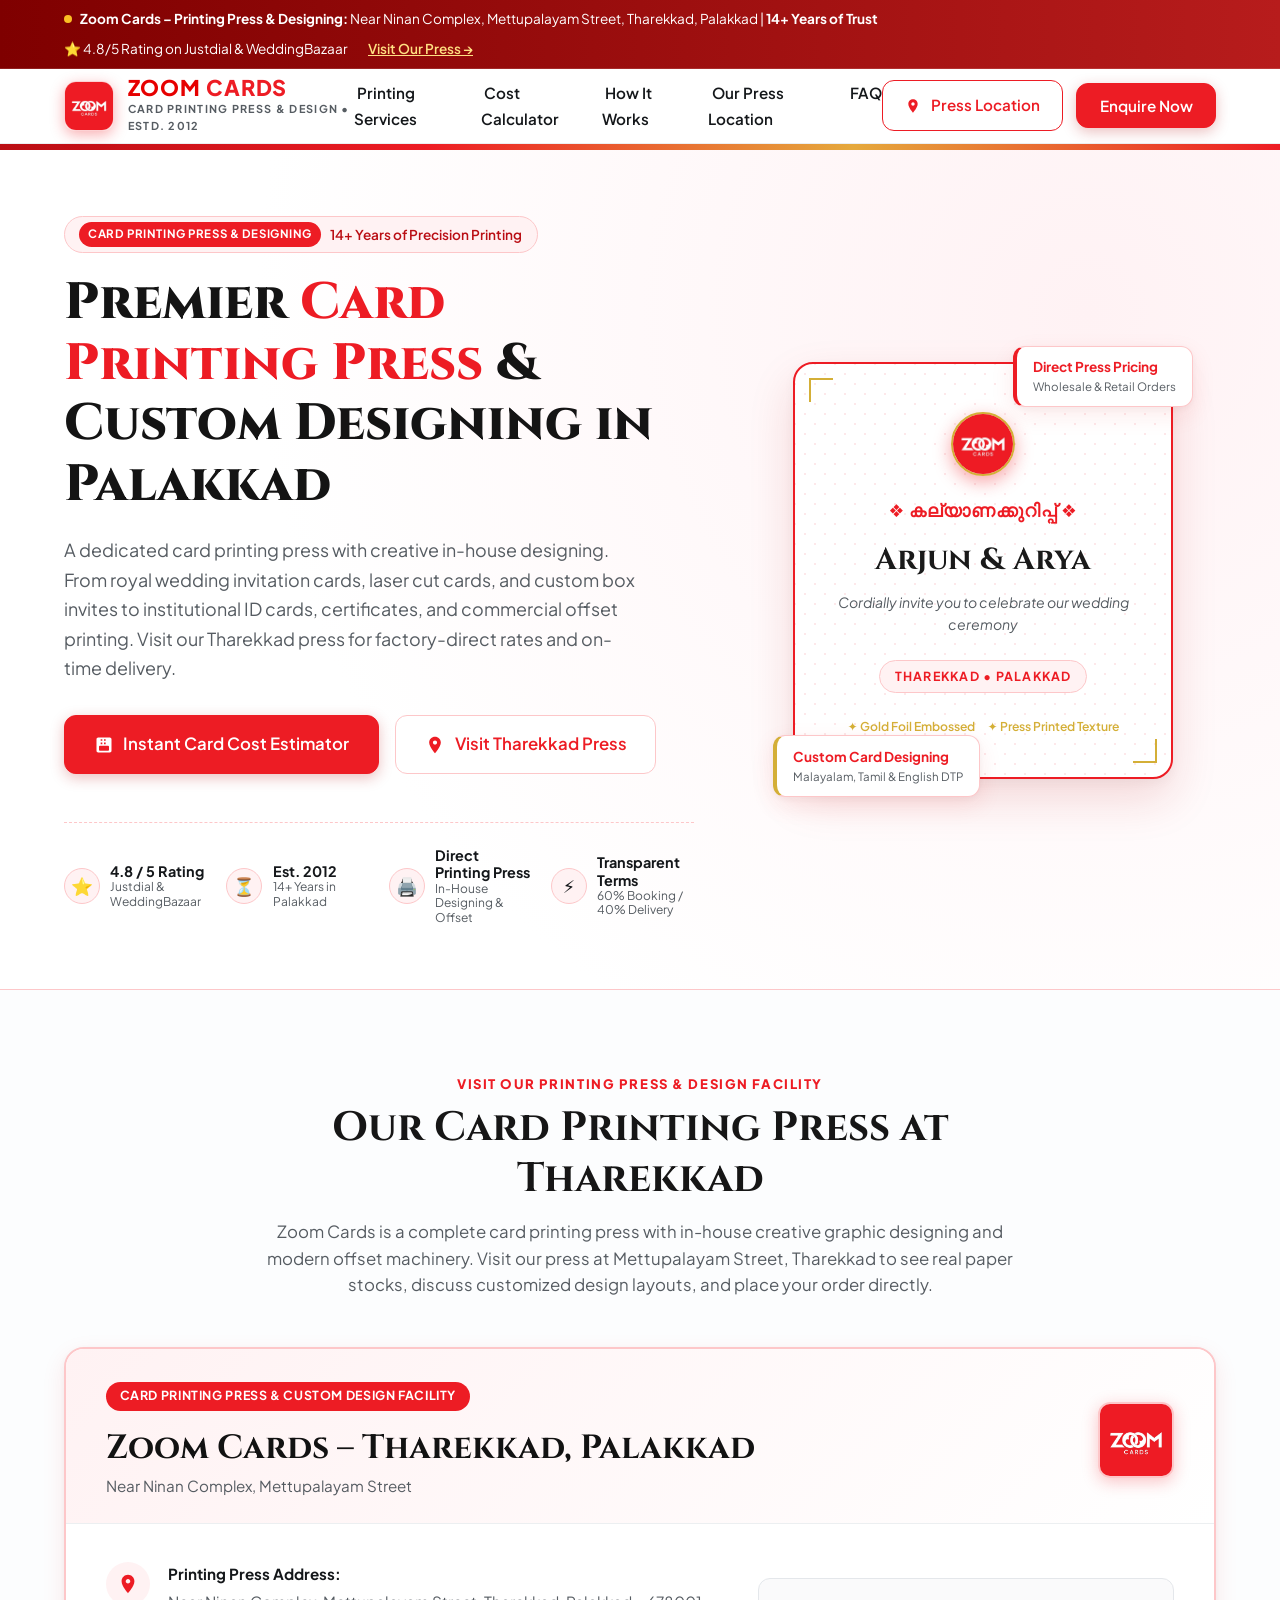
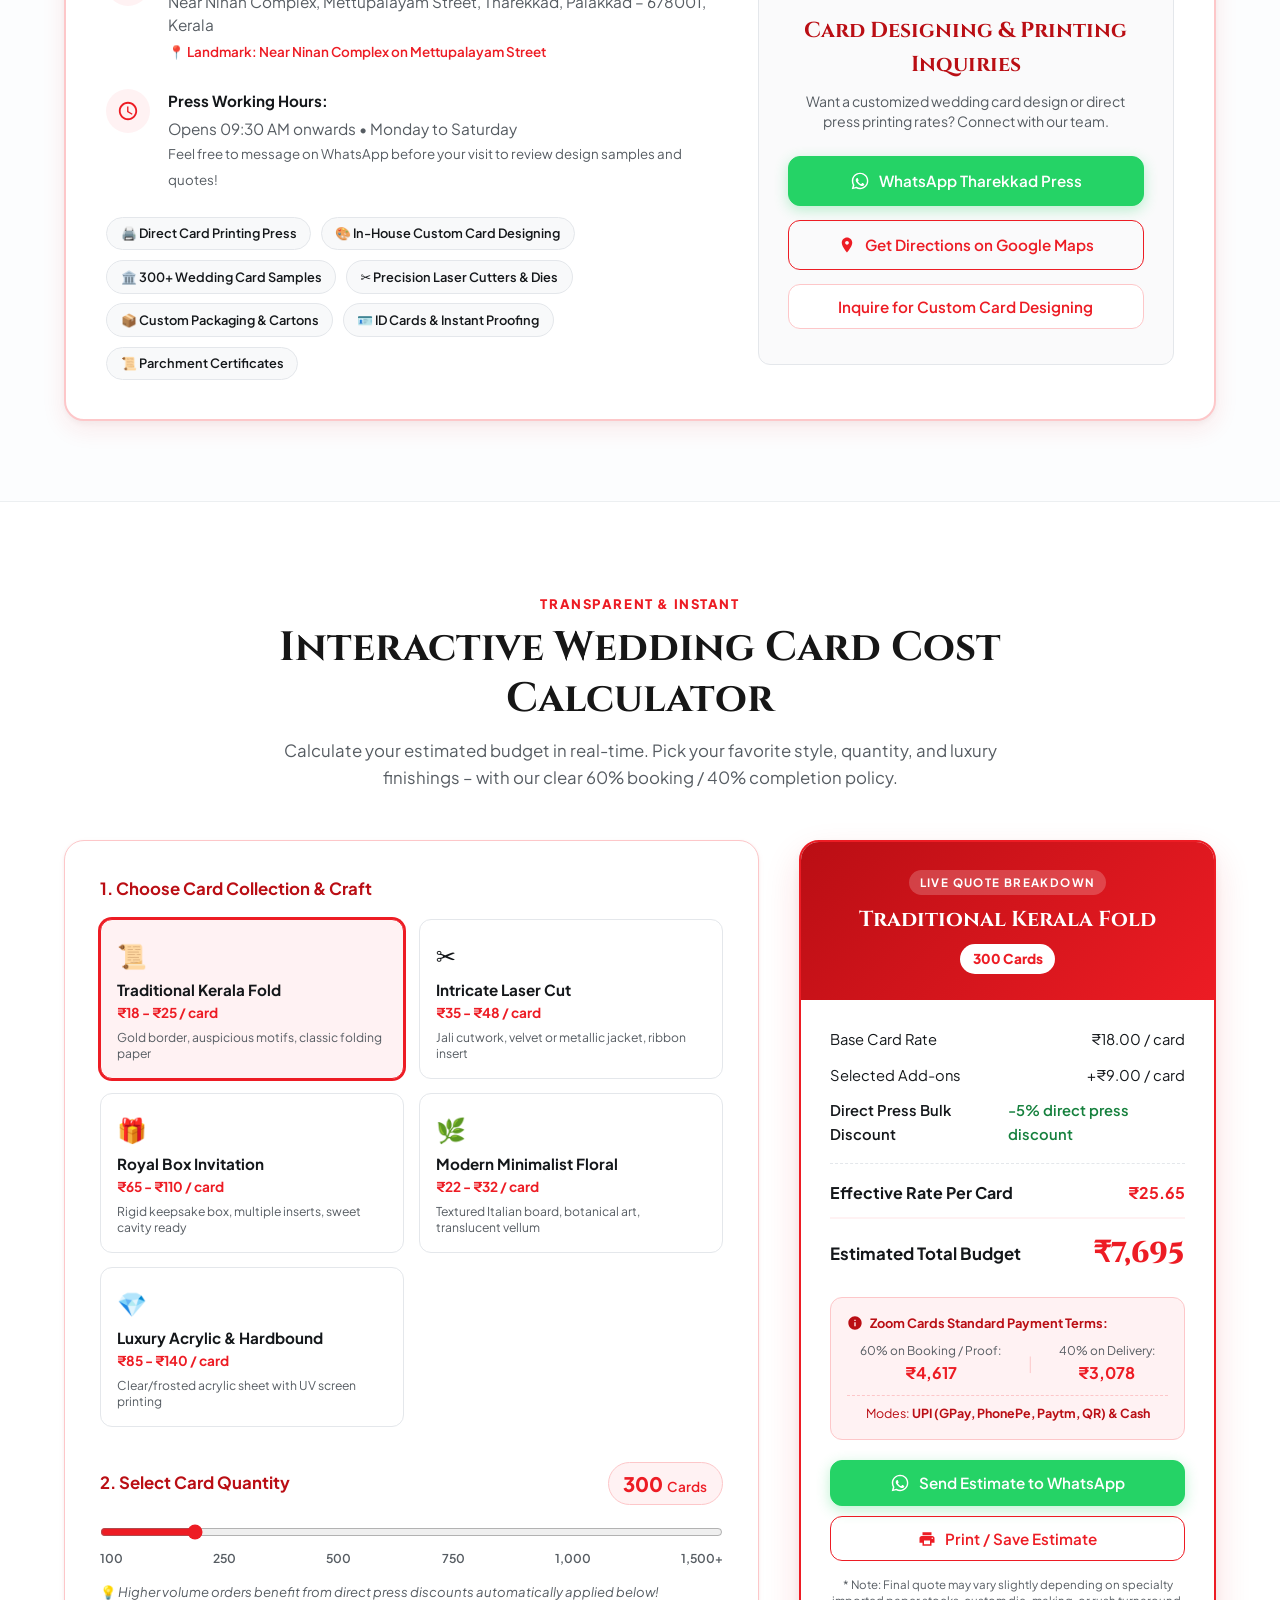
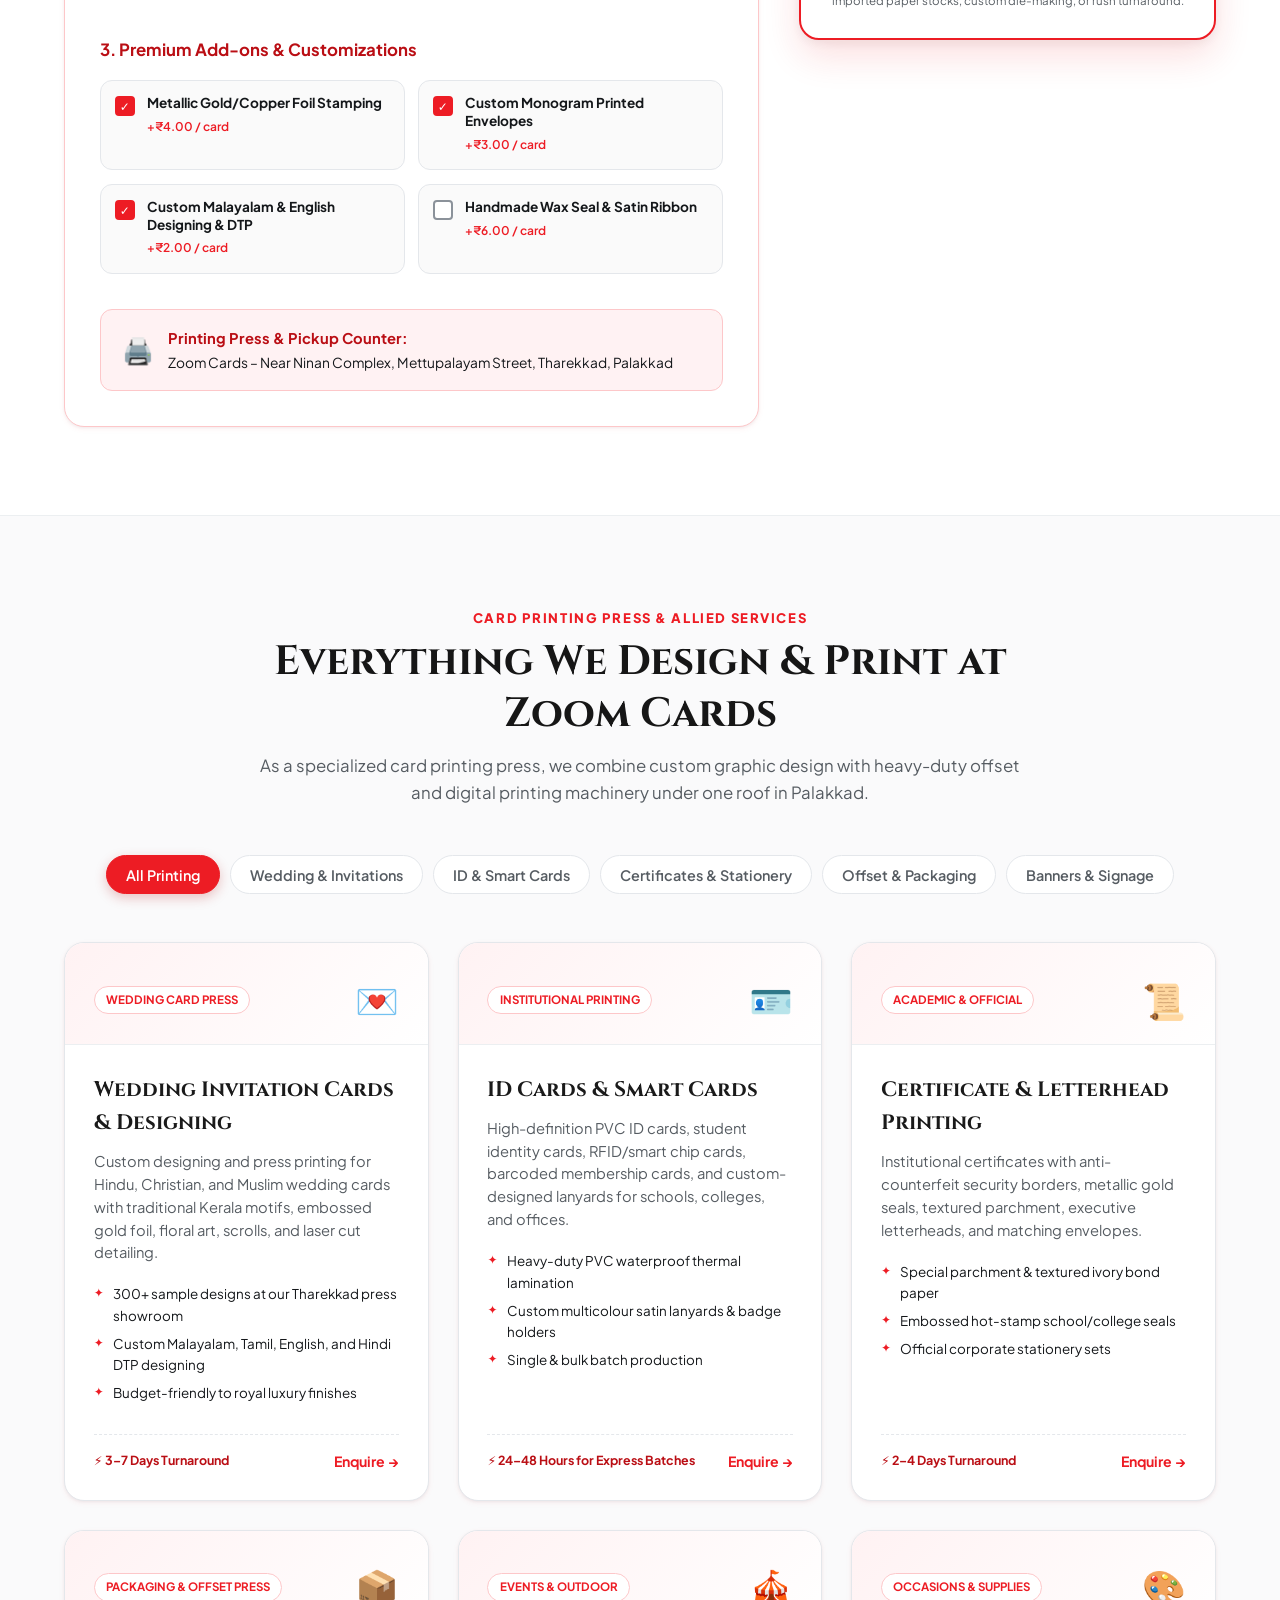
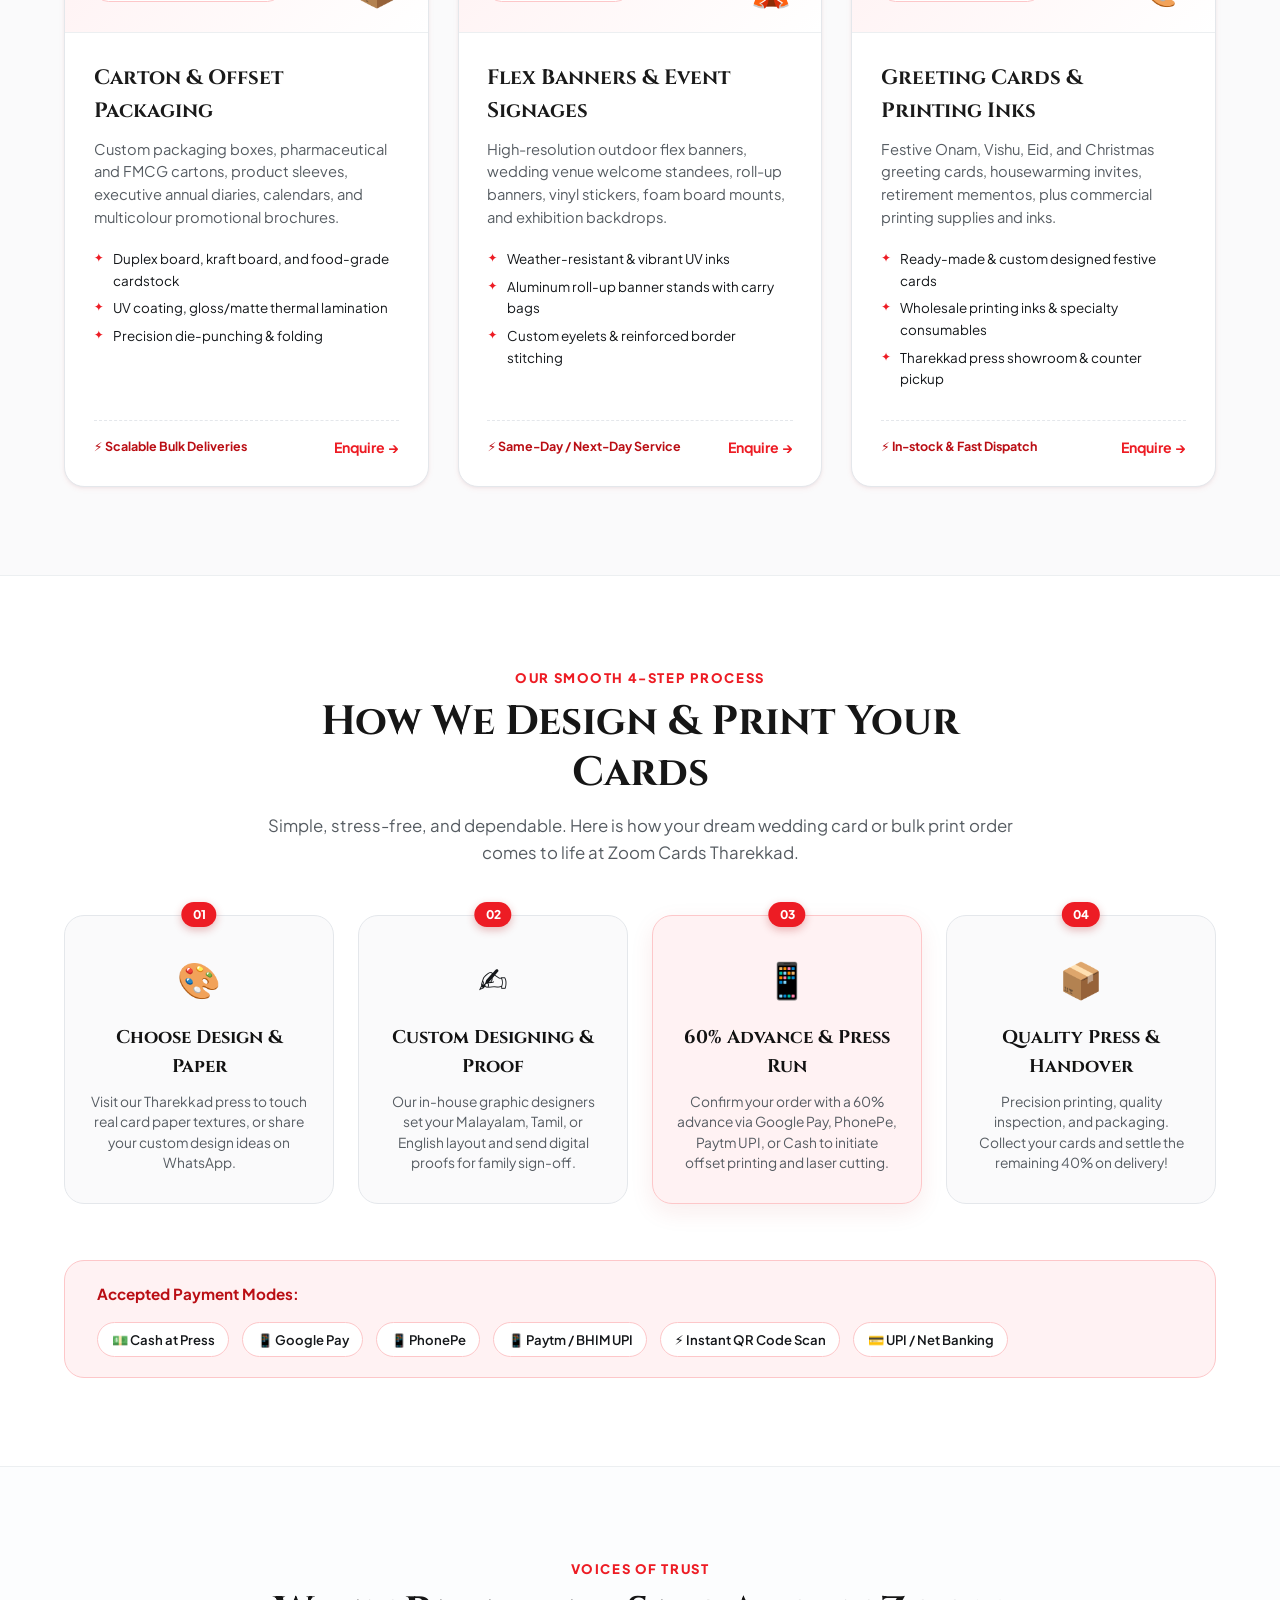
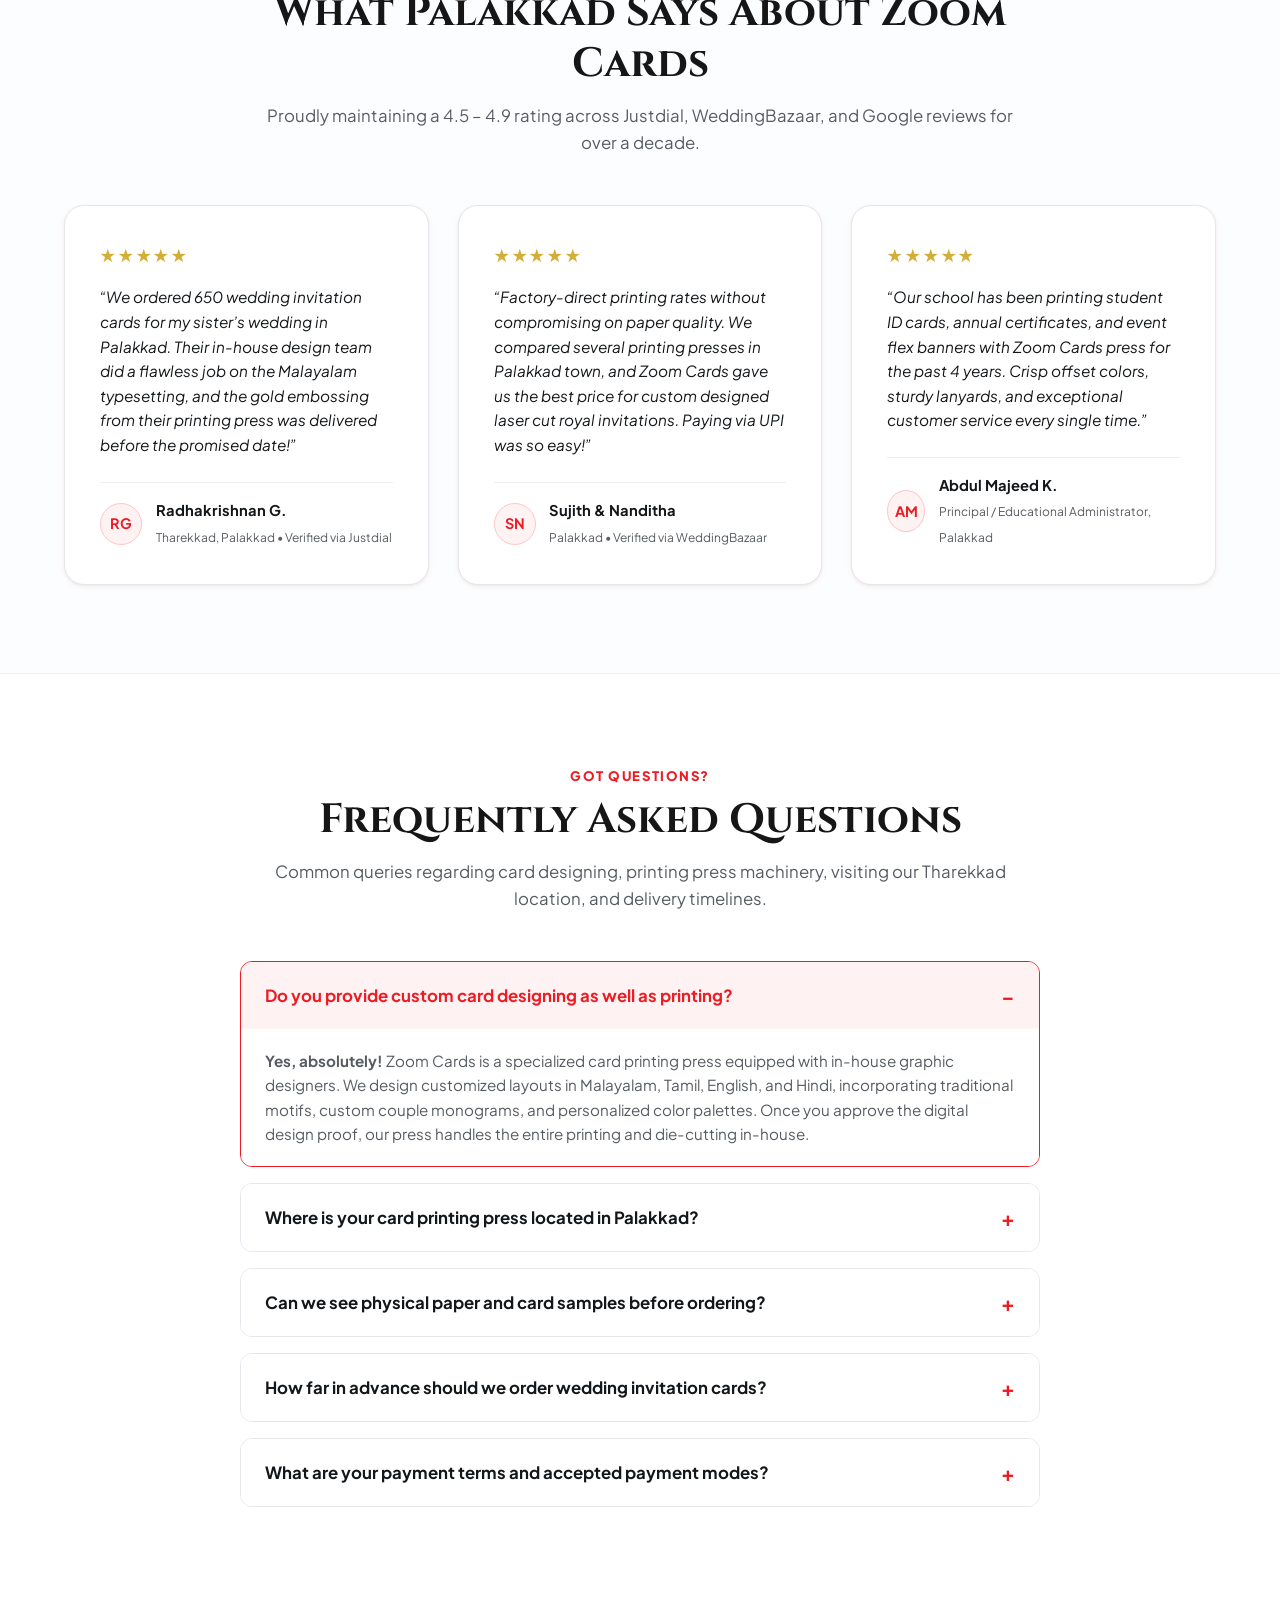
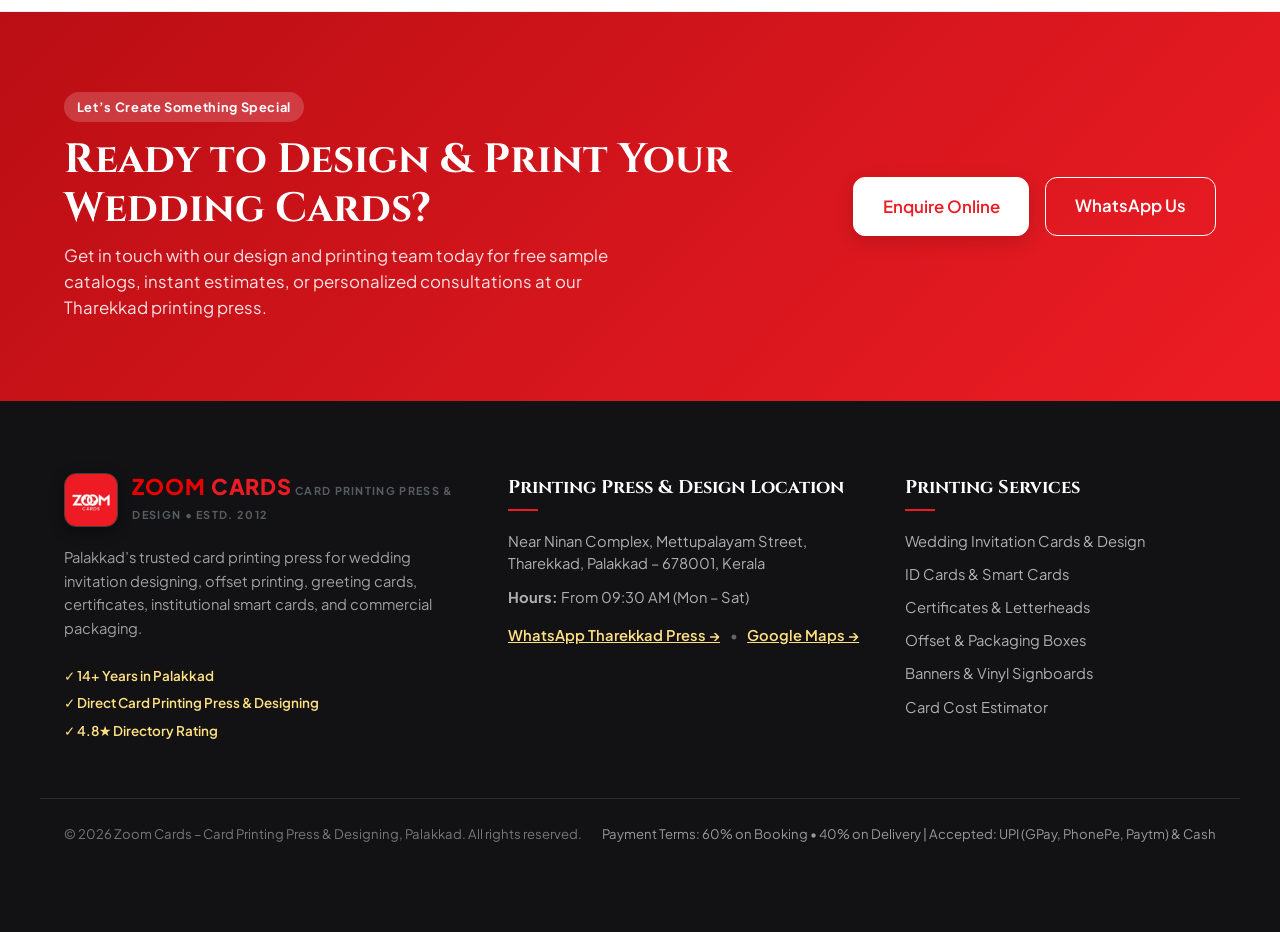
==== commit d8206c98: "Update invitation designs" ====
--- a/index.html
+++ b/index.html
@@ -149,7 +149,8 @@
               
               <img src="logo.jpg" alt="Zoom Cards Brand Seal" class="card-seal-img">
               <div class="card-kerala-motif">&#x2756; കല്യാണക്കുറിപ്പ് &#x2756;</div>
-              <h3 class="card-names">Anand &amp; Meera</h3>
+              <h3 class="card-names">Arjun &amp; Arya
+              </h3>
               <p class="card-sub">Cordially invite you to celebrate our wedding ceremony</p>
               <div class="card-date-badge">THAREKKAD &bull; PALAKKAD</div>
               <div class="card-meta-line">
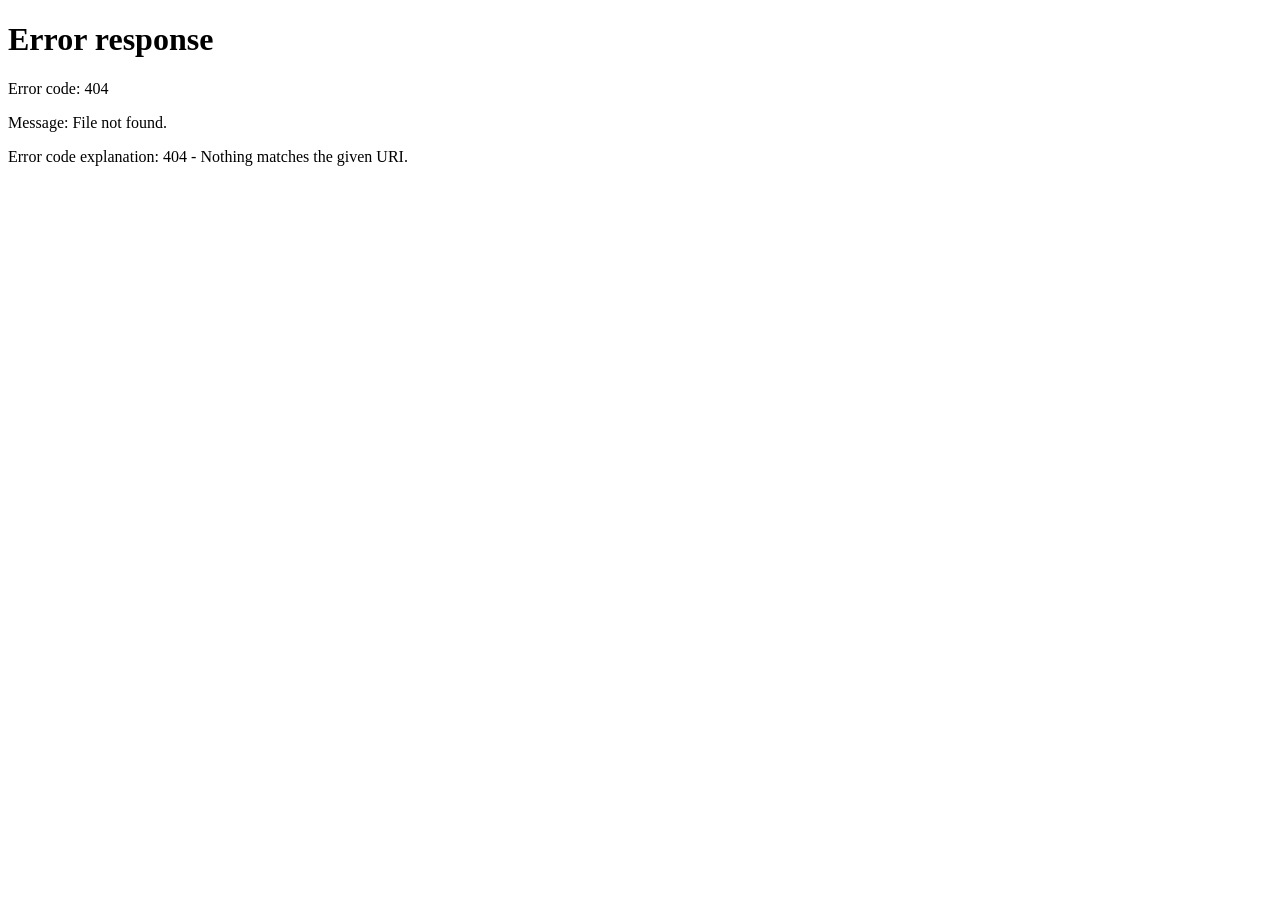
==== commit 41220194: "Add updated index page" ====
--- a/index.html
+++ b/index.html
@@ -2,1024 +2,34 @@
 <html lang="en">
 <head>
   <meta charset="UTF-8">
-  <meta name="viewport" content="width=device-width, initial-scale=1.0">
-  <title>Zoom Cards – Palakkad | Card Printing Press &amp; Custom Designing</title>
-  <meta name="description" content="Zoom Cards – Premier card printing press and custom designing in Palakkad. 14+ years of expertise in wedding invitation cards, offset printing, ID cards, certificates, banners and packaging at Tharekkad, Palakkad.">
-  <meta name="keywords" content="Zoom Cards, card printing press Palakkad, wedding card printing Palakkad, invitation card designing Palakkad, offset printing press Tharekkad, ID card printing Palakkad">
-  
-  <!-- Google Fonts: Cinzel & Plus Jakarta Sans -->
-  <link rel="preconnect" href="https://fonts.googleapis.com">
-  <link rel="preconnect" href="https://fonts.gstatic.com" crossorigin>
-  <link href="https://fonts.googleapis.com/css2?family=Cinzel:wght@500;600;700;800&family=Plus+Jakarta+Sans:wght@300;400;500;600;700&display=swap" rel="stylesheet">
-  
-  <!-- Favicon -->
-  <link rel="icon" type="image/jpeg" href="logo.jpg">
-  
-  <link rel="stylesheet" href="styles.css">
+  <title>Redirecting…</title>
+  <meta name="robots" content="noindex, nofollow">
+  <style>
+    body {font-family: system-ui, sans-serif; display:flex; align-items:center; justify-content:center; height:100vh; margin:0;}
+    .msg {color:#555;}
+  </style>
 </head>
 <body>
-
-  <!-- Top Alert Bar -->
-  <aside class="top-announcement-bar" aria-label="Announcement">
-    <div class="container announcement-content">
-      <div class="announcement-item">
-        <span class="pulse-dot"></span>
-        <span><strong>Zoom Cards – Printing Press &amp; Designing:</strong> Near Ninan Complex, Mettupalayam Street, Tharekkad, Palakkad | <strong>14+ Years of Trust</strong></span>
-      </div>
-      <div class="announcement-right">
-        <span>⭐ 4.8/5 Rating on Justdial &amp; WeddingBazaar</span>
-        <a href="#location" class="announcement-link">Visit Our Press &rarr;</a>
-      </div>
-    </div>
-  </aside>
-
-  <!-- Navigation Header -->
-  <header class="site-header" id="mainHeader">
-    <div class="container header-container">
-      <a href="#" class="brand-logo" aria-label="Zoom Cards Palakkad Home">
-        <img src="logo.jpg" alt="Zoom Cards Logo" class="brand-logo-img">
-        <div class="logo-text">
-          <span class="brand-name">ZOOM <span class="highlight-text">CARDS</span></span>
-          <span class="brand-tagline">CARD PRINTING PRESS &amp; DESIGN • ESTD. 2012</span>
-        </div>
-      </a>
-
-      <nav class="nav-menu" id="navMenu" aria-label="Primary Navigation">
-        <ul class="nav-list">
-          <li><a href="#services" class="nav-link">Printing Services</a></li>
-          <li><a href="#estimator" class="nav-link">Cost Calculator</a></li>
-          <li><a href="#workflow" class="nav-link">How It Works</a></li>
-          <li><a href="#location" class="nav-link">Our Press Location</a></li>
-          <li><a href="#faq" class="nav-link">FAQ</a></li>
-        </ul>
-      </nav>
-
-      <div class="header-actions">
-        <a href="#location" class="btn btn-outline header-branch-btn">
-          <svg width="16" height="16" viewBox="0 0 24 24" fill="currentColor">
-            <path d="M12 2C8.13 2 5 5.13 5 9c0 5.25 7 13 7 13s7-7.75 7-13c0-3.87-3.13-7-7-7zm0 9.5c-1.38 0-2.5-1.12-2.5-2.5s1.12-2.5 2.5-2.5 2.5 1.12 2.5 2.5-1.12 2.5-2.5 2.5z"/>
-          </svg>
-          <span>Press Location</span>
-        </a>
-        <button class="btn btn-primary header-enquire-btn" id="openEnquiryModalBtn">
-          <span>Enquire Now</span>
-        </button>
-        <button class="mobile-toggle" id="mobileMenuToggle" aria-label="Toggle navigation menu" aria-expanded="false">
-          <span class="bar"></span>
-          <span class="bar"></span>
-          <span class="bar"></span>
-        </button>
-      </div>
-    </div>
-  </header>
-
-  <main>
-    <!-- Hero Section -->
-    <section class="hero-section" id="hero">
-      <div class="container hero-container">
-        <div class="hero-content">
-          <div class="badge-pill">
-            <span class="badge-tag">Card Printing Press &amp; Designing</span>
-            <span class="badge-desc">14+ Years of Precision Printing</span>
-          </div>
-
-          <h1 class="hero-title">
-            Premier <span class="text-crimson">Card Printing Press</span> &amp; Custom Designing in Palakkad
-          </h1>
-
-          <p class="hero-description">
-            A dedicated card printing press with creative in-house designing. From royal wedding invitation cards, laser cut cards, and custom box invites to institutional ID cards, certificates, and commercial offset printing. Visit our Tharekkad press for factory-direct rates and on-time delivery.
-          </p>
-
-          <div class="hero-cta-group">
-            <a href="#estimator" class="btn btn-primary btn-lg">
-              <svg width="20" height="20" viewBox="0 0 24 24" fill="currentColor">
-                <path d="M19 3H5c-1.1 0-2 .9-2 2v14c0 1.1.9 2 2 2h14c1.1 0 2-.9 2-2V5c0-1.1-.9-2-2-2zm-7 2h2v2h-2V5zm0 4h2v2h-2V9zm-4-4h2v2H8V5zm0 4h2v2H8V9zm-1 10c-.55 0-1-.45-1-1v-4c0-.55.45-1 1-1h10c.55 0 1 .45 1 1v4c0 .55-.45 1-1 1H7z"/>
-              </svg>
-              <span>Instant Card Cost Estimator</span>
-            </a>
-            <a href="#location" class="btn btn-secondary btn-lg">
-              <svg width="20" height="20" viewBox="0 0 24 24" fill="currentColor">
-                <path d="M12 2C8.13 2 5 5.13 5 9c0 5.25 7 13 7 13s7-7.75 7-13c0-3.87-3.13-7-7-7zm0 9.5c-1.38 0-2.5-1.12-2.5-2.5s1.12-2.5 2.5-2.5 2.5 1.12 2.5 2.5-1.12 2.5-2.5 2.5z"/>
-              </svg>
-              <span>Visit Tharekkad Press</span>
-            </a>
-          </div>
-
-          <!-- Trust Badges -->
-          <div class="hero-trust-grid">
-            <div class="trust-item">
-              <div class="trust-icon-box">⭐</div>
-              <div>
-                <strong>4.8 / 5 Rating</strong>
-                <p>Justdial &amp; WeddingBazaar</p>
-              </div>
-            </div>
-            <div class="trust-item">
-              <div class="trust-icon-box">⏳</div>
-              <div>
-                <strong>Est. 2012</strong>
-                <p>14+ Years in Palakkad</p>
-              </div>
-            </div>
-            <div class="trust-item">
-              <div class="trust-icon-box">🖨️</div>
-              <div>
-                <strong>Direct Printing Press</strong>
-                <p>In-House Designing &amp; Offset</p>
-              </div>
-            </div>
-            <div class="trust-item">
-              <div class="trust-icon-box">⚡</div>
-              <div>
-                <strong>Transparent Terms</strong>
-                <p>60% Booking / 40% Delivery</p>
-              </div>
-            </div>
-          </div>
-        </div>
-
-        <div class="hero-visual">
-          <div class="hero-card-stack">
-            <div class="wedding-card-mockup premium-card">
-              <div class="card-ornament top-left"></div>
-              <div class="card-ornament top-right"></div>
-              <div class="card-ornament bottom-left"></div>
-              <div class="card-ornament bottom-right"></div>
-              
-              <img src="logo.jpg" alt="Zoom Cards Brand Seal" class="card-seal-img">
-              <div class="card-kerala-motif">&#x2756; കല്യാണക്കുറിപ്പ് &#x2756;</div>
-              <h3 class="card-names">Arjun &amp; Arya
-              </h3>
-              <p class="card-sub">Cordially invite you to celebrate our wedding ceremony</p>
-              <div class="card-date-badge">THAREKKAD &bull; PALAKKAD</div>
-              <div class="card-meta-line">
-                <span>&#10022; Gold Foil Embossed</span>
-                <span>&#10022; Press Printed Texture</span>
-              </div>
-            </div>
-
-            <div class="floating-badge badge-discount">
-              <span class="badge-title">Direct Press Pricing</span>
-              <span class="badge-sub">Wholesale &amp; Retail Orders</span>
-            </div>
-
-            <div class="floating-badge badge-kerala">
-              <span class="badge-title">Custom Card Designing</span>
-              <span class="badge-sub">Malayalam, Tamil &amp; English DTP</span>
-            </div>
-          </div>
-        </div>
-      </div>
-    </section>
-
-    <!-- Printing Press Location Section -->
-    <section class="branches-section" id="location">
-      <div class="container">
-        <div class="section-header">
-          <span class="section-subtitle">VISIT OUR PRINTING PRESS &amp; DESIGN FACILITY</span>
-          <h2 class="section-title">Our Card Printing Press at Tharekkad</h2>
-          <p class="section-desc">
-            Zoom Cards is a complete card printing press with in-house creative graphic designing and modern offset machinery. Visit our press at Mettupalayam Street, Tharekkad to see real paper stocks, discuss customized design layouts, and place your order directly.
-          </p>
-        </div>
-
-        <!-- Featured Printing Press Card -->
-        <div class="studio-featured-card">
-          <div class="studio-header-strip">
-            <div class="studio-header-flex">
-              <div>
-                <div class="studio-badge">Card Printing Press &amp; Custom Design Facility</div>
-                <h3 class="studio-name">Zoom Cards &ndash; Tharekkad, Palakkad</h3>
-                <p class="studio-city">Near Ninan Complex, Mettupalayam Street</p>
-              </div>
-              <img src="logo.jpg" alt="Zoom Cards Press Logo" class="studio-header-logo">
-            </div>
-          </div>
-
-          <div class="studio-grid-content">
-            <div class="studio-details-col">
-              <div class="studio-info-card">
-                <div class="info-icon">
-                  <svg width="22" height="22" viewBox="0 0 24 24" fill="currentColor">
-                    <path d="M12 2C8.13 2 5 5.13 5 9c0 5.25 7 13 7 13s7-7.75 7-13c0-3.87-3.13-7-7-7zm0 9.5c-1.38 0-2.5-1.12-2.5-2.5s1.12-2.5 2.5-2.5 2.5 1.12 2.5 2.5-1.12 2.5-2.5 2.5z"/>
-                  </svg>
-                </div>
-                <div>
-                  <strong>Printing Press Address:</strong>
-                  <p>Near Ninan Complex, Mettupalayam Street, Tharekkad, Palakkad &ndash; 678001, Kerala</p>
-                  <span class="address-landmark">&#128205; Landmark: Near Ninan Complex on Mettupalayam Street</span>
-                </div>
-              </div>
-
-              <div class="studio-info-card">
-                <div class="info-icon">
-                  <svg width="22" height="22" viewBox="0 0 24 24" fill="currentColor">
-                    <path d="M11.99 2C6.47 2 2 6.48 2 12s4.47 10 9.99 10C17.52 22 22 17.52 22 12S17.52 2 11.99 2zM12 20c-4.42 0-8-3.58-8-8s3.58-8 8-8 8 3.58 8 8-3.58 8-8 8zm.5-13H11v6l5.25 3.15.75-1.23-4.5-2.67z"/>
-                  </svg>
-                </div>
-                <div>
-                  <strong>Press Working Hours:</strong>
-                  <p>Opens 09:30 AM onwards &bull; Monday to Saturday</p>
-                  <small class="text-muted">Feel free to message on WhatsApp before your visit to review design samples and quotes!</small>
-                </div>
-              </div>
-
-              <div class="studio-features-list">
-                <span class="pill-badge">🖨️ Direct Card Printing Press</span>
-                <span class="pill-badge">🎨 In-House Custom Card Designing</span>
-                <span class="pill-badge">🏛️ 300+ Wedding Card Samples</span>
-                <span class="pill-badge">✂️ Precision Laser Cutters &amp; Dies</span>
-                <span class="pill-badge">📦 Custom Packaging &amp; Cartons</span>
-                <span class="pill-badge">🪪 ID Cards &amp; Instant Proofing</span>
-                <span class="pill-badge">📜 Parchment Certificates</span>
-              </div>
-            </div>
-
-            <div class="studio-cta-col">
-              <div class="cta-box-inner">
-                <h4>Card Designing &amp; Printing Inquiries</h4>
-                <p>Want a customized wedding card design or direct press printing rates? Connect with our team.</p>
-
-                <div class="studio-action-buttons">
-                  <a href="https://wa.me/?text=Hello%20Zoom%20Cards%20Tharekkad%20Press,%20I%20would%20like%20to%20enquire%20about%20card%20designing%20and%20printing." target="_blank" rel="noopener" class="btn btn-whatsapp btn-block">
-                    <svg width="20" height="20" viewBox="0 0 24 24" fill="currentColor"><path d="M12.04 2c-5.46 0-9.91 4.45-9.91 9.91 0 1.75.46 3.45 1.32 4.95L2.05 22l5.25-1.38c1.45.79 3.08 1.21 4.74 1.21 5.46 0 9.91-4.45 9.91-9.91 0-2.65-1.03-5.14-2.9-7.01A9.816 9.816 0 0 0 12.04 2zm.01 1.67c4.54 0 8.24 3.7 8.24 8.24 0 2.2-.86 4.28-2.42 5.83-1.56 1.56-3.63 2.41-5.83 2.41-1.46 0-2.88-.39-4.13-1.13l-.3-.18-3.07.81.82-2.99-.19-.31a8.17 8.17 0 0 1-1.25-4.44c0-4.54 3.7-8.24 8.24-8.24zm4.52 11.59c-.25-.13-1.47-.72-1.7-.81-.23-.08-.39-.13-.56.13-.17.25-.64.81-.79.97-.14.17-.29.19-.54.06-.25-.13-1.06-.39-2.02-1.24-.75-.67-1.25-1.49-1.4-1.74-.14-.25-.02-.39.11-.51.11-.11.25-.29.37-.44.13-.14.17-.25.25-.42.08-.17.04-.31-.02-.44-.06-.13-.56-1.35-.77-1.85-.2-.48-.41-.42-.56-.43h-.48c-.17 0-.44.06-.67.31-.23.25-.88.86-.88 2.1 0 1.24.9 2.44 1.03 2.61.13.17 1.77 2.7 4.29 3.79.6.26 1.07.41 1.44.53.6.19 1.15.16 1.58.1.48-.07 1.47-.6 1.68-1.18.21-.58.21-1.07.15-1.18-.06-.11-.23-.18-.48-.3z"/></svg>
-                    <span>WhatsApp Tharekkad Press</span>
-                  </a>
-
-                  <a href="https://maps.google.com/?q=Near+Ninan+Complex+Mettupalayam+Street+Tharekkad+Palakkad" target="_blank" rel="noopener" class="btn btn-outline btn-block">
-                    <svg width="18" height="18" viewBox="0 0 24 24" fill="currentColor">
-                      <path d="M12 2C8.13 2 5 5.13 5 9c0 5.25 7 13 7 13s7-7.75 7-13c0-3.87-3.13-7-7-7zm0 9.5c-1.38 0-2.5-1.12-2.5-2.5s1.12-2.5 2.5-2.5 2.5 1.12 2.5 2.5-1.12 2.5-2.5 2.5z"/>
-                    </svg>
-                    <span>Get Directions on Google Maps</span>
-                  </a>
-
-                  <button class="btn btn-secondary btn-block" id="studioBookVisitBtn">
-                    <span>Inquire for Custom Card Designing</span>
-                  </button>
-                </div>
-              </div>
-            </div>
-          </div>
-        </div>
-      </div>
-    </section>
-
-    <!-- Interactive Card Cost Estimator -->
-    <section class="estimator-section" id="estimator">
-      <div class="container">
-        <div class="section-header">
-          <span class="section-subtitle">TRANSPARENT &amp; INSTANT</span>
-          <h2 class="section-title">Interactive Wedding Card Cost Calculator</h2>
-          <p class="section-desc">
-            Calculate your estimated budget in real-time. Pick your favorite style, quantity, and luxury finishings &ndash; with our clear 60% booking / 40% completion policy.
-          </p>
-        </div>
-
-        <div class="estimator-wrapper">
-          <div class="estimator-controls">
-            <!-- Step 1: Card Style Selection -->
-            <div class="control-group">
-              <label class="control-label">1. Choose Card Collection &amp; Craft</label>
-              <div class="card-style-options" id="styleOptions">
-                <label class="style-card selected">
-                  <input type="radio" name="cardStyle" value="traditional" data-base-price="18" checked>
-                  <div class="style-info">
-                    <span class="style-icon">📜</span>
-                    <span class="style-title">Traditional Kerala Fold</span>
-                    <span class="style-price">₹18 - ₹25 / card</span>
-                    <span class="style-desc">Gold border, auspicious motifs, classic folding paper</span>
-                  </div>
-                </label>
-
-                <label class="style-card">
-                  <input type="radio" name="cardStyle" value="lasercut" data-base-price="35">
-                  <div class="style-info">
-                    <span class="style-icon">✂️</span>
-                    <span class="style-title">Intricate Laser Cut</span>
-                    <span class="style-price">₹35 - ₹48 / card</span>
-                    <span class="style-desc">Jali cutwork, velvet or metallic jacket, ribbon insert</span>
-                  </div>
-                </label>
-
-                <label class="style-card">
-                  <input type="radio" name="cardStyle" value="royalbox" data-base-price="65">
-                  <div class="style-info">
-                    <span class="style-icon">🎁</span>
-                    <span class="style-title">Royal Box Invitation</span>
-                    <span class="style-price">₹65 - ₹110 / card</span>
-                    <span class="style-desc">Rigid keepsake box, multiple inserts, sweet cavity ready</span>
-                  </div>
-                </label>
-
-                <label class="style-card">
-                  <input type="radio" name="cardStyle" value="minimalist" data-base-price="22">
-                  <div class="style-info">
-                    <span class="style-icon">🌿</span>
-                    <span class="style-title">Modern Minimalist Floral</span>
-                    <span class="style-price">₹22 - ₹32 / card</span>
-                    <span class="style-desc">Textured Italian board, botanical art, translucent vellum</span>
-                  </div>
-                </label>
-
-                <label class="style-card">
-                  <input type="radio" name="cardStyle" value="acrylic" data-base-price="85">
-                  <div class="style-info">
-                    <span class="style-icon">💎</span>
-                    <span class="style-title">Luxury Acrylic &amp; Hardbound</span>
-                    <span class="style-price">₹85 - ₹140 / card</span>
-                    <span class="style-desc">Clear/frosted acrylic sheet with UV screen printing</span>
-                  </div>
-                </label>
-              </div>
-            </div>
-
-            <!-- Step 2: Quantity Slider -->
-            <div class="control-group">
-              <div class="quantity-header">
-                <label for="quantityRange" class="control-label">2. Select Card Quantity</label>
-                <div class="quantity-display">
-                  <span id="quantityValue">300</span> <span class="unit">Cards</span>
-                </div>
-              </div>
-              <input type="range" id="quantityRange" min="100" max="1500" step="50" value="300" class="range-slider">
-              <div class="slider-ticks">
-                <span>100</span>
-                <span>250</span>
-                <span>500</span>
-                <span>750</span>
-                <span>1,000</span>
-                <span>1,500+</span>
-              </div>
-              <p class="slider-helper-text">
-                💡 <em>Higher volume orders benefit from direct press discounts automatically applied below!</em>
-              </p>
-            </div>
-
-            <!-- Step 3: Luxury Custom Add-ons -->
-            <div class="control-group">
-              <label class="control-label">3. Premium Add-ons &amp; Customizations</label>
-              <div class="addons-grid">
-                <label class="addon-checkbox">
-                  <input type="checkbox" id="addonFoil" value="4" checked>
-                  <span class="checkbox-custom"></span>
-                  <div class="addon-text">
-                    <strong>Metallic Gold/Copper Foil Stamping</strong>
-                    <span>+₹4.00 / card</span>
-                  </div>
-                </label>
-
-                <label class="addon-checkbox">
-                  <input type="checkbox" id="addonEnvelope" value="3" checked>
-                  <span class="checkbox-custom"></span>
-                  <div class="addon-text">
-                    <strong>Custom Monogram Printed Envelopes</strong>
-                    <span>+₹3.00 / card</span>
-                  </div>
-                </label>
-
-                <label class="addon-checkbox">
-                  <input type="checkbox" id="addonBilingual" value="2" checked>
-                  <span class="checkbox-custom"></span>
-                  <div class="addon-text">
-                    <strong>Custom Malayalam &amp; English Designing &amp; DTP</strong>
-                    <span>+₹2.00 / card</span>
-                  </div>
-                </label>
-
-                <label class="addon-checkbox">
-                  <input type="checkbox" id="addonWaxSeal" value="6">
-                  <span class="checkbox-custom"></span>
-                  <div class="addon-text">
-                    <strong>Handmade Wax Seal &amp; Satin Ribbon</strong>
-                    <span>+₹6.00 / card</span>
-                  </div>
-                </label>
-              </div>
-            </div>
-
-            <!-- Press Location Banner -->
-            <div class="control-group studio-location-banner">
-              <div class="location-banner-inner">
-                <div class="banner-icon">🖨️</div>
-                <div>
-                  <strong>Printing Press &amp; Pickup Counter:</strong>
-                  <p>Zoom Cards &ndash; Near Ninan Complex, Mettupalayam Street, Tharekkad, Palakkad</p>
-                </div>
-              </div>
-            </div>
-          </div>
-
-          <!-- Real-Time Calculation Summary Card -->
-          <div class="estimator-summary-card">
-            <div class="summary-header">
-              <div class="summary-tag">Live Quote Breakdown</div>
-              <h3 class="summary-title" id="summarySelectedStyle">Traditional Kerala Fold</h3>
-              <div class="summary-quantity-pill" id="summarySelectedQty">300 Cards</div>
-            </div>
-
-            <div class="summary-body">
-              <div class="summary-row">
-                <span>Base Card Rate</span>
-                <span id="summaryBaseRate">₹18.00 / card</span>
-              </div>
-              <div class="summary-row">
-                <span>Selected Add-ons</span>
-                <span id="summaryAddonRate">+₹9.00 / card</span>
-              </div>
-              <div class="summary-row bulk-discount-row">
-                <span>Direct Press Bulk Discount</span>
-                <span id="summaryDiscount" class="text-success">-5% applied</span>
-              </div>
-              <hr class="summary-divider">
-              <div class="summary-row rate-effective">
-                <strong>Effective Rate Per Card</strong>
-                <strong id="summaryEffectiveRate" class="text-crimson">₹25.65</strong>
-              </div>
-              <div class="summary-row total-row">
-                <span>Estimated Total Budget</span>
-                <span class="total-amount" id="summaryTotalAmount">₹7,695</span>
-              </div>
-
-              <!-- Payment Schedule Accordance (UPI & Cash only) -->
-              <div class="payment-terms-box">
-                <div class="payment-terms-header">
-                  <svg width="16" height="16" viewBox="0 0 24 24" fill="currentColor">
-                    <path d="M12 2C6.48 2 2 6.48 2 12s4.48 10 10 10 10-4.48 10-10S17.52 2 12 2zm1 15h-2v-6h2v6zm0-8h-2V7h2v2z"/>
-                  </svg>
-                  <span>Zoom Cards Standard Payment Terms:</span>
-                </div>
-                <div class="terms-split">
-                  <div class="split-col">
-                    <small>60% on Booking / Proof:</small>
-                    <strong id="depositAdvance">₹4,617</strong>
-                  </div>
-                  <div class="split-divider">|</div>
-                  <div class="split-col">
-                    <small>40% on Delivery:</small>
-                    <strong id="depositFinal">₹3,078</strong>
-                  </div>
-                </div>
-                <div class="terms-modes-note">
-                  <span>Modes: <strong>UPI (GPay, PhonePe, Paytm, QR) &amp; Cash</strong></span>
-                </div>
-              </div>
-
-              <div class="estimator-actions">
-                <button class="btn btn-whatsapp btn-block" id="whatsappQuoteBtn">
-                  <svg width="20" height="20" viewBox="0 0 24 24" fill="currentColor"><path d="M12.04 2c-5.46 0-9.91 4.45-9.91 9.91 0 1.75.46 3.45 1.32 4.95L2.05 22l5.25-1.38c1.45.79 3.08 1.21 4.74 1.21 5.46 0 9.91-4.45 9.91-9.91 0-2.65-1.03-5.14-2.9-7.01A9.816 9.816 0 0 0 12.04 2zm.01 1.67c4.54 0 8.24 3.7 8.24 8.24 0 2.2-.86 4.28-2.42 5.83-1.56 1.56-3.63 2.41-5.83 2.41-1.46 0-2.88-.39-4.13-1.13l-.3-.18-3.07.81.82-2.99-.19-.31a8.17 8.17 0 0 1-1.25-4.44c0-4.54 3.7-8.24 8.24-8.24zm4.52 11.59c-.25-.13-1.47-.72-1.7-.81-.23-.08-.39-.13-.56.13-.17.25-.64.81-.79.97-.14.17-.29.19-.54.06-.25-.13-1.06-.39-2.02-1.24-.75-.67-1.25-1.49-1.4-1.74-.14-.25-.02-.39.11-.51.11-.11.25-.29.37-.44.13-.14.17-.25.25-.42.08-.17.04-.31-.02-.44-.06-.13-.56-1.35-.77-1.85-.2-.48-.41-.42-.56-.43h-.48c-.17 0-.44.06-.67.31-.23.25-.88.86-.88 2.1 0 1.24.9 2.44 1.03 2.61.13.17 1.77 2.7 4.29 3.79.6.26 1.07.41 1.44.53.6.19 1.15.16 1.58.1.48-.07 1.47-.6 1.68-1.18.21-.58.21-1.07.15-1.18-.06-.11-.23-.18-.48-.3z"/></svg>
-                  <span>Send Estimate to WhatsApp</span>
-                </button>
-                <button class="btn btn-outline btn-block" id="printQuoteBtn">
-                  <svg width="18" height="18" viewBox="0 0 24 24" fill="currentColor">
-                    <path d="M19 8H5c-1.66 0-3 1.34-3 3v6h4v4h12v-4h4v-6c0-1.66-1.34-3-3-3zm-3 11H8v-5h8v5zm3-7c-.55 0-1-.45-1-1s.45-1 1-1 1 .45 1 1-.45 1-1 1zm-1-9H6v4h12V3z"/>
-                  </svg>
-                  <span>Print / Save Estimate</span>
-                </button>
-              </div>
-
-              <div class="summary-footnote">
-                * Note: Final quote may vary slightly depending on specialty imported paper stocks, custom die-making, or rush turnaround.
-              </div>
-            </div>
-          </div>
-        </div>
-      </div>
-    </section>
-
-    <!-- Full Services & Products Showcase -->
-    <section class="services-section" id="services">
-      <div class="container">
-        <div class="section-header">
-          <span class="section-subtitle">CARD PRINTING PRESS &amp; ALLIED SERVICES</span>
-          <h2 class="section-title">Everything We Design &amp; Print at Zoom Cards</h2>
-          <p class="section-desc">
-            As a specialized card printing press, we combine custom graphic design with heavy-duty offset and digital printing machinery under one roof in Palakkad.
-          </p>
-        </div>
-
-        <!-- Filter Tabs -->
-        <div class="filter-tabs" role="tablist" aria-label="Services filter">
-          <button class="filter-tab active" data-filter="all">All Printing</button>
-          <button class="filter-tab" data-filter="wedding">Wedding &amp; Invitations</button>
-          <button class="filter-tab" data-filter="id-cards">ID &amp; Smart Cards</button>
-          <button class="filter-tab" data-filter="certificates">Certificates &amp; Stationery</button>
-          <button class="filter-tab" data-filter="offset">Offset &amp; Packaging</button>
-          <button class="filter-tab" data-filter="banners">Banners &amp; Signage</button>
-        </div>
-
-        <!-- Service Cards Grid -->
-        <div class="services-grid" id="servicesGrid">
-          
-          <!-- Card 1: Wedding Invitations -->
-          <article class="service-card" data-category="wedding">
-            <div class="service-icon-banner">
-              <span class="service-category-badge">Wedding Card Press</span>
-              <div class="service-glyph">💌</div>
-            </div>
-            <div class="service-content">
-              <h3 class="service-title">Wedding Invitation Cards &amp; Designing</h3>
-              <p class="service-text">
-                Custom designing and press printing for Hindu, Christian, and Muslim wedding cards with traditional Kerala motifs, embossed gold foil, floral art, scrolls, and laser cut detailing.
-              </p>
-              <ul class="service-spec-list">
-                <li>300+ sample designs at our Tharekkad press showroom</li>
-                <li>Custom Malayalam, Tamil, English, and Hindi DTP designing</li>
-                <li>Budget-friendly to royal luxury finishes</li>
-              </ul>
-              <div class="service-footer">
-                <span class="service-turnaround">⚡ 3–7 Days Turnaround</span>
-                <button class="service-enquire-btn" data-service="Wedding Invitation Cards">Enquire &rarr;</button>
-              </div>
-            </div>
-          </article>
-
-          <!-- Card 2: ID Cards & Smart Cards -->
-          <article class="service-card" data-category="id-cards">
-            <div class="service-icon-banner">
-              <span class="service-category-badge">Institutional Printing</span>
-              <div class="service-glyph">🪪</div>
-            </div>
-            <div class="service-content">
-              <h3 class="service-title">ID Cards &amp; Smart Cards</h3>
-              <p class="service-text">
-                High-definition PVC ID cards, student identity cards, RFID/smart chip cards, barcoded membership cards, and custom-designed lanyards for schools, colleges, and offices.
-              </p>
-              <ul class="service-spec-list">
-                <li>Heavy-duty PVC waterproof thermal lamination</li>
-                <li>Custom multicolour satin lanyards &amp; badge holders</li>
-                <li>Single &amp; bulk batch production</li>
-              </ul>
-              <div class="service-footer">
-                <span class="service-turnaround">⚡ 24–48 Hours for Express Batches</span>
-                <button class="service-enquire-btn" data-service="ID & Smart Card Printing">Enquire &rarr;</button>
-              </div>
-            </div>
-          </article>
-
-          <!-- Card 3: Certificates & Stationery -->
-          <article class="service-card" data-category="certificates">
-            <div class="service-icon-banner">
-              <span class="service-category-badge">Academic &amp; Official</span>
-              <div class="service-glyph">📜</div>
-            </div>
-            <div class="service-content">
-              <h3 class="service-title">Certificate &amp; Letterhead Printing</h3>
-              <p class="service-text">
-                Institutional certificates with anti-counterfeit security borders, metallic gold seals, textured parchment, executive letterheads, and matching envelopes.
-              </p>
-              <ul class="service-spec-list">
-                <li>Special parchment &amp; textured ivory bond paper</li>
-                <li>Embossed hot-stamp school/college seals</li>
-                <li>Official corporate stationery sets</li>
-              </ul>
-              <div class="service-footer">
-                <span class="service-turnaround">⚡ 2–4 Days Turnaround</span>
-                <button class="service-enquire-btn" data-service="Certificate & Letterhead Printing">Enquire &rarr;</button>
-              </div>
-            </div>
-          </article>
-
-          <!-- Card 4: Commercial Offset & Cartons -->
-          <article class="service-card" data-category="offset">
-            <div class="service-icon-banner">
-              <span class="service-category-badge">Packaging &amp; Offset Press</span>
-              <div class="service-glyph">📦</div>
-            </div>
-            <div class="service-content">
-              <h3 class="service-title">Carton &amp; Offset Packaging</h3>
-              <p class="service-text">
-                Custom packaging boxes, pharmaceutical and FMCG cartons, product sleeves, executive annual diaries, calendars, and multicolour promotional brochures.
-              </p>
-              <ul class="service-spec-list">
-                <li>Duplex board, kraft board, and food-grade cardstock</li>
-                <li>UV coating, gloss/matte thermal lamination</li>
-                <li>Precision die-punching &amp; folding</li>
-              </ul>
-              <div class="service-footer">
-                <span class="service-turnaround">⚡ Scalable Bulk Deliveries</span>
-                <button class="service-enquire-btn" data-service="Carton & Offset Packaging">Enquire &rarr;</button>
-              </div>
-            </div>
-          </article>
-
-          <!-- Card 5: Banners, Flex & Signboards -->
-          <article class="service-card" data-category="banners">
-            <div class="service-icon-banner">
-              <span class="service-category-badge">Events &amp; Outdoor</span>
-              <div class="service-glyph">🎪</div>
-            </div>
-            <div class="service-content">
-              <h3 class="service-title">Flex Banners &amp; Event Signages</h3>
-              <p class="service-text">
-                High-resolution outdoor flex banners, wedding venue welcome standees, roll-up banners, vinyl stickers, foam board mounts, and exhibition backdrops.
-              </p>
-              <ul class="service-spec-list">
-                <li>Weather-resistant &amp; vibrant UV inks</li>
-                <li>Aluminum roll-up banner stands with carry bags</li>
-                <li>Custom eyelets &amp; reinforced border stitching</li>
-              </ul>
-              <div class="service-footer">
-                <span class="service-turnaround">⚡ Same-Day / Next-Day Service</span>
-                <button class="service-enquire-btn" data-service="Banners & Event Standees">Enquire &rarr;</button>
-              </div>
-            </div>
-          </article>
-
-          <!-- Card 6: Greeting Cards & Printing Inks -->
-          <article class="service-card" data-category="offset">
-            <div class="service-icon-banner">
-              <span class="service-category-badge">Occasions &amp; Supplies</span>
-              <div class="service-glyph">🎨</div>
-            </div>
-            <div class="service-content">
-              <h3 class="service-title">Greeting Cards &amp; Printing Inks</h3>
-              <p class="service-text">
-                Festive Onam, Vishu, Eid, and Christmas greeting cards, housewarming invites, retirement mementos, plus commercial printing supplies and inks.
-              </p>
-              <ul class="service-spec-list">
-                <li>Ready-made &amp; custom designed festive cards</li>
-                <li>Wholesale printing inks &amp; specialty consumables</li>
-                <li>Tharekkad press showroom &amp; counter pickup</li>
-              </ul>
-              <div class="service-footer">
-                <span class="service-turnaround">⚡ In-stock &amp; Fast Dispatch</span>
-                <button class="service-enquire-btn" data-service="Greeting Cards & Printing Supplies">Enquire &rarr;</button>
-              </div>
-            </div>
-          </article>
-
-        </div>
-      </div>
-    </section>
-
-    <!-- Transparent 4-Step Order Workflow -->
-    <section class="workflow-section" id="workflow">
-      <div class="container">
-        <div class="section-header">
-          <span class="section-subtitle">OUR SMOOTH 4-STEP PROCESS</span>
-          <h2 class="section-title">How We Design &amp; Print Your Cards</h2>
-          <p class="section-desc">
-            Simple, stress-free, and dependable. Here is how your dream wedding card or bulk print order comes to life at Zoom Cards Tharekkad.
-          </p>
-        </div>
-
-        <div class="workflow-steps">
-          <div class="step-card">
-            <div class="step-number">01</div>
-            <div class="step-icon">🎨</div>
-            <h3 class="step-title">Choose Design &amp; Paper</h3>
-            <p class="step-text">
-              Visit our Tharekkad press to touch real card paper textures, or share your custom design ideas on WhatsApp.
-            </p>
-          </div>
-
-          <div class="step-card">
-            <div class="step-number">02</div>
-            <div class="step-icon">✍️</div>
-            <h3 class="step-title">Custom Designing &amp; Proof</h3>
-            <p class="step-text">
-              Our in-house graphic designers set your Malayalam, Tamil, or English layout and send digital proofs for family sign-off.
-            </p>
-          </div>
-
-          <div class="step-card highlight-step">
-            <div class="step-number">03</div>
-            <div class="step-icon">📱</div>
-            <h3 class="step-title">60% Advance &amp; Press Run</h3>
-            <p class="step-text">
-              Confirm your order with a 60% advance via Google Pay, PhonePe, Paytm UPI, or Cash to initiate offset printing and laser cutting.
-            </p>
-          </div>
-
-          <div class="step-card">
-            <div class="step-number">04</div>
-            <div class="step-icon">📦</div>
-            <h3 class="step-title">Quality Press &amp; Handover</h3>
-            <p class="step-text">
-              Precision printing, quality inspection, and packaging. Collect your cards and settle the remaining 40% on delivery!
-            </p>
-          </div>
-        </div>
-
-        <!-- Payment Methods Banner (Cash & UPI Only) -->
-        <div class="payment-methods-strip">
-          <div class="payment-label">
-            <strong>Accepted Payment Modes:</strong>
-          </div>
-          <div class="payment-badges">
-            <span class="payment-badge">💵 Cash at Press</span>
-            <span class="payment-badge">📱 Google Pay</span>
-            <span class="payment-badge">📱 PhonePe</span>
-            <span class="payment-badge">📱 Paytm / BHIM UPI</span>
-            <span class="payment-badge">⚡ Instant QR Code Scan</span>
-            <span class="payment-badge">💳 UPI / Net Banking</span>
-          </div>
-        </div>
-      </div>
-    </section>
-
-    <!-- Testimonials Section -->
-    <section class="testimonials-section">
-      <div class="container">
-        <div class="section-header">
-          <span class="section-subtitle">VOICES OF TRUST</span>
-          <h2 class="section-title">What Palakkad Says About Zoom Cards</h2>
-          <p class="section-desc">
-            Proudly maintaining a 4.5 &ndash; 4.9 rating across Justdial, WeddingBazaar, and Google reviews for over a decade.
-          </p>
-        </div>
-
-        <div class="testimonials-grid">
-          <div class="testimonial-card">
-            <div class="rating-stars">★★★★★</div>
-            <p class="testimonial-text">
-              &ldquo;We ordered 650 wedding invitation cards for my sister&rsquo;s wedding in Palakkad. Their in-house design team did a flawless job on the Malayalam typesetting, and the gold embossing from their printing press was delivered before the promised date!&rdquo;
-            </p>
-            <div class="testimonial-author">
-              <div class="author-avatar">RG</div>
-              <div>
-                <strong>Radhakrishnan G.</strong>
-                <small>Tharekkad, Palakkad &bull; Verified via Justdial</small>
-              </div>
-            </div>
-          </div>
-
-          <div class="testimonial-card">
-            <div class="rating-stars">★★★★★</div>
-            <p class="testimonial-text">
-              &ldquo;Factory-direct printing rates without compromising on paper quality. We compared several printing presses in Palakkad town, and Zoom Cards gave us the best price for custom designed laser cut royal invitations. Paying via UPI was so easy!&rdquo;
-            </p>
-            <div class="testimonial-author">
-              <div class="author-avatar">SN</div>
-              <div>
-                <strong>Sujith &amp; Nanditha</strong>
-                <small>Palakkad &bull; Verified via WeddingBazaar</small>
-              </div>
-            </div>
-          </div>
-
-          <div class="testimonial-card">
-            <div class="rating-stars">★★★★★</div>
-            <p class="testimonial-text">
-              &ldquo;Our school has been printing student ID cards, annual certificates, and event flex banners with Zoom Cards press for the past 4 years. Crisp offset colors, sturdy lanyards, and exceptional customer service every single time.&rdquo;
-            </p>
-            <div class="testimonial-author">
-              <div class="author-avatar">AM</div>
-              <div>
-                <strong>Abdul Majeed K.</strong>
-                <small>Principal / Educational Administrator, Palakkad</small>
-              </div>
-            </div>
-          </div>
-        </div>
-      </div>
-    </section>
-
-    <!-- Frequently Asked Questions -->
-    <section class="faq-section" id="faq">
-      <div class="container">
-        <div class="section-header">
-          <span class="section-subtitle">GOT QUESTIONS?</span>
-          <h2 class="section-title">Frequently Asked Questions</h2>
-          <p class="section-desc">
-            Common queries regarding card designing, printing press machinery, visiting our Tharekkad location, and delivery timelines.
-          </p>
-        </div>
-
-        <div class="faq-accordion" id="faqAccordion">
-          <div class="faq-item active">
-            <button class="faq-question" aria-expanded="true">
-              <span>Do you provide custom card designing as well as printing?</span>
-              <span class="faq-icon">&minus;</span>
-            </button>
-            <div class="faq-answer">
-              <p>
-                <strong>Yes, absolutely!</strong> Zoom Cards is a specialized card printing press equipped with in-house graphic designers. We design customized layouts in Malayalam, Tamil, English, and Hindi, incorporating traditional motifs, custom couple monograms, and personalized color palettes. Once you approve the digital design proof, our press handles the entire printing and die-cutting in-house.
-              </p>
-            </div>
-          </div>
-
-          <div class="faq-item">
-            <button class="faq-question" aria-expanded="false">
-              <span>Where is your card printing press located in Palakkad?</span>
-              <span class="faq-icon">+</span>
-            </button>
-            <div class="faq-answer">
-              <p>
-                Our printing press and design facility is located at <strong>Near Ninan Complex, Mettupalayam Street, Tharekkad, Palakkad &ndash; 678001, Kerala</strong>. We are open from <strong>09:30 AM onwards Monday to Saturday</strong>. You are welcome to visit our showroom to examine physical paper samples, or message us on WhatsApp for directions.
-              </p>
-            </div>
-          </div>
-
-          <div class="faq-item">
-            <button class="faq-question" aria-expanded="false">
-              <span>Can we see physical paper and card samples before ordering?</span>
-              <span class="faq-icon">+</span>
-            </button>
-            <div class="faq-answer">
-              <p>
-                Yes! Our <strong>Tharekkad press showroom</strong> has over 300+ physical card models on display ranging from budget folds to luxury royal boxes, acrylic sheets, and laser cut covers. We also send HD photos and videos via WhatsApp for families who want to select designs remotely.
-              </p>
-            </div>
-          </div>
-
-          <div class="faq-item">
-            <button class="faq-question" aria-expanded="false">
-              <span>How far in advance should we order wedding invitation cards?</span>
-              <span class="faq-icon">+</span>
-            </button>
-            <div class="faq-answer">
-              <p>
-                We recommend ordering <strong>3 to 4 weeks prior</strong> to your wedding date. This ensures comfortable time for custom typesetting, proof approvals, paper procurement, laser cutting, and printing. Rush emergency orders can also be accommodated within 3&ndash;5 business days.
-              </p>
-            </div>
-          </div>
-
-          <div class="faq-item">
-            <button class="faq-question" aria-expanded="false">
-              <span>What are your payment terms and accepted payment modes?</span>
-              <span class="faq-icon">+</span>
-            </button>
-            <div class="faq-answer">
-              <p>
-                We require <strong>60% upon booking</strong> and proof approval (to secure paper stocks and schedule press runs), and the remaining <strong>40% upon completion</strong> or delivery. We accept <strong>Cash and all UPI payments (Google Pay, PhonePe, Paytm, BHIM UPI, QR code scan)</strong>. We do not accept cheques or demand drafts.
-              </p>
-            </div>
-          </div>
-        </div>
-      </div>
-    </section>
-
-    <!-- Quick Enquiry Banner / CTA -->
-    <section class="cta-banner-section">
-      <div class="container cta-banner-inner">
-        <div class="cta-banner-content">
-          <span class="cta-badge">Let&rsquo;s Create Something Special</span>
-          <h2 class="cta-title">Ready to Design &amp; Print Your Wedding Cards?</h2>
-          <p class="cta-subtitle">
-            Get in touch with our design and printing team today for free sample catalogs, instant estimates, or personalized consultations at our Tharekkad printing press.
-          </p>
-        </div>
-        <div class="cta-banner-actions">
-          <button class="btn btn-white btn-lg" id="bottomEnquireBtn">
-            <span>Enquire Online</span>
-          </button>
-          <a href="https://wa.me/?text=Hello%20Zoom%20Cards%20Palakkad,%20I%20would%20like%20to%20get%20a%20wedding%20card%20quote." target="_blank" rel="noopener" class="btn btn-secondary-white btn-lg">
-            <span>WhatsApp Us</span>
-          </a>
-        </div>
-      </div>
-    </section>
-  </main>
-
-  <!-- Sticky Mobile Action Bar -->
-  <aside class="sticky-mobile-bar" aria-label="Quick Actions">
-    <a href="https://wa.me/?text=Hello%20Zoom%20Cards%20Palakkad,%20I%20am%20interested%20in%20wedding%20invitations%20and%20printing." target="_blank" rel="noopener" class="sticky-btn sticky-whatsapp">
-      <svg width="20" height="20" viewBox="0 0 24 24" fill="currentColor"><path d="M12.04 2c-5.46 0-9.91 4.45-9.91 9.91 0 1.75.46 3.45 1.32 4.95L2.05 22l5.25-1.38c1.45.79 3.08 1.21 4.74 1.21 5.46 0 9.91-4.45 9.91-9.91 0-2.65-1.03-5.14-2.9-7.01A9.816 9.816 0 0 0 12.04 2zm.01 1.67c4.54 0 8.24 3.7 8.24 8.24 0 2.2-.86 4.28-2.42 5.83-1.56 1.56-3.63 2.41-5.83 2.41-1.46 0-2.88-.39-4.13-1.13l-.3-.18-3.07.81.82-2.99-.19-.31a8.17 8.17 0 0 1-1.25-4.44c0-4.54 3.7-8.24 8.24-8.24zm4.52 11.59c-.25-.13-1.47-.72-1.7-.81-.23-.08-.39-.13-.56.13-.17.25-.64.81-.79.97-.14.17-.29.19-.54.06-.25-.13-1.06-.39-2.02-1.24-.75-.67-1.25-1.49-1.4-1.74-.14-.25-.02-.39.11-.51.11-.11.25-.29.37-.44.13-.14.17-.25.25-.42.08-.17.04-.31-.02-.44-.06-.13-.56-1.35-.77-1.85-.2-.48-.41-.42-.56-.43h-.48c-.17 0-.44.06-.67.31-.23.25-.88.86-.88 2.1 0 1.24.9 2.44 1.03 2.61.13.17 1.77 2.7 4.29 3.79.6.26 1.07.41 1.44.53.6.19 1.15.16 1.58.1.48-.07 1.47-.6 1.68-1.18.21-.58.21-1.07.15-1.18-.06-.11-.23-.18-.48-.3z"/></svg>
-      <span>WhatsApp</span>
-    </a>
-    <a href="#estimator" class="sticky-btn sticky-calc">
-      <svg width="20" height="20" viewBox="0 0 24 24" fill="currentColor"><path d="M19 3H5c-1.1 0-2 .9-2 2v14c0 1.1.9 2 2 2h14c1.1 0 2-.9 2-2V5c0-1.1-.9-2-2-2zm-7 2h2v2h-2V5zm0 4h2v2h-2V9zm-4-4h2v2H8V5zm0 4h2v2H8V9zm-1 10c-.55 0-1-.45-1-1v-4c0-.55.45-1 1-1h10c.55 0 1 .45 1 1v4c0 .55-.45 1-1 1H7z"/></svg>
-      <span>Cost Tool</span>
-    </a>
-    <a href="#location" class="sticky-btn sticky-locate">
-      <svg width="20" height="20" viewBox="0 0 24 24" fill="currentColor"><path d="M12 2C8.13 2 5 5.13 5 9c0 5.25 7 13 7 13s7-7.75 7-13c0-3.87-3.13-7-7-7zm0 9.5c-1.38 0-2.5-1.12-2.5-2.5s1.12-2.5 2.5-2.5 2.5 1.12 2.5 2.5-1.12 2.5-2.5 2.5z"/></svg>
-      <span>Our Press</span>
-    </a>
-  </aside>
-
-  <!-- Footer -->
-  <footer class="site-footer">
-    <div class="container footer-container">
-      <div class="footer-col brand-col">
-        <div class="footer-logo-wrap">
-          <img src="logo.jpg" alt="Zoom Cards Logo" class="footer-logo-img">
-          <div class="footer-logo-text">
-            <span class="brand-name">ZOOM <span class="highlight-text">CARDS</span></span>
-            <span class="brand-tagline">CARD PRINTING PRESS &amp; DESIGN &bull; ESTD. 2012</span>
-          </div>
-        </div>
-        <p class="footer-about">
-          Palakkad&rsquo;s trusted card printing press for wedding invitation designing, offset printing, greeting cards, certificates, institutional smart cards, and commercial packaging.
-        </p>
-        <div class="footer-badge-list">
-          <span>✓ 14+ Years in Palakkad</span>
-          <span>✓ Direct Card Printing Press &amp; Designing</span>
-          <span>✓ 4.8★ Directory Rating</span>
-        </div>
-      </div>
-
-      <div class="footer-col studio-footer-col">
-        <h4 class="footer-title">Printing Press &amp; Design Location</h4>
-        <p class="footer-address">
-          Near Ninan Complex, Mettupalayam Street,<br>
-          Tharekkad, Palakkad &ndash; 678001, Kerala
-        </p>
-        <p class="footer-timing">
-          <strong>Hours:</strong> From 09:30 AM (Mon &ndash; Sat)
-        </p>
-        <div class="footer-actions">
-          <a href="https://wa.me/?text=Hello%20Zoom%20Cards%20Tharekkad%20Press" target="_blank" rel="noopener" class="footer-contact-link">
-            WhatsApp Tharekkad Press &rarr;
-          </a>
-          <span class="footer-sep">&bull;</span>
-          <a href="https://maps.google.com/?q=Near+Ninan+Complex+Mettupalayam+Street+Tharekkad+Palakkad" target="_blank" rel="noopener" class="footer-contact-link">
-            Google Maps &rarr;
-          </a>
-        </div>
-      </div>
-
-      <div class="footer-col">
-        <h4 class="footer-title">Printing Services</h4>
-        <ul class="footer-links">
-          <li><a href="#services">Wedding Invitation Cards &amp; Design</a></li>
-          <li><a href="#services">ID Cards &amp; Smart Cards</a></li>
-          <li><a href="#services">Certificates &amp; Letterheads</a></li>
-          <li><a href="#services">Offset &amp; Packaging Boxes</a></li>
-          <li><a href="#services">Banners &amp; Vinyl Signboards</a></li>
-          <li><a href="#estimator">Card Cost Estimator</a></li>
-        </ul>
-      </div>
-    </div>
-
-    <div class="footer-bottom">
-      <div class="container footer-bottom-flex">
-        <p>&copy; 2026 Zoom Cards &ndash; Card Printing Press &amp; Designing, Palakkad. All rights reserved.</p>
-        <p class="footer-payment-note">Payment Terms: 60% on Booking &bull; 40% on Delivery | Accepted: UPI (GPay, PhonePe, Paytm) &amp; Cash</p>
-      </div>
-    </div>
-  </footer>
-
-  <!-- Interactive Online Enquiry Modal -->
-  <dialog class="enquiry-modal" id="enquiryModal">
-    <div class="modal-card">
-      <button class="modal-close" id="closeEnquiryModalBtn" aria-label="Close enquiry modal">&times;</button>
-      
-      <div class="modal-header">
-        <span class="modal-kicker">Zoom Cards &bull; Card Printing Press &amp; Designing</span>
-        <h3 class="modal-title">Request a Free Quote / Design Consultation</h3>
-        <p class="modal-desc">Tell us what you need and our Tharekkad press &amp; design team will prepare custom options and exact pricing.</p>
-      </div>
-
-      <form class="modal-form" id="enquiryForm">
-        <div class="form-row">
-          <div class="form-group">
-            <label for="clientName">Your Full Name *</label>
-            <input type="text" id="clientName" required placeholder="e.g. Rahul Menon">
-          </div>
-          <div class="form-group">
-            <label for="clientPhone">Phone / WhatsApp Number *</label>
-            <input type="tel" id="clientPhone" required placeholder="e.g. 98470 XXXXX">
-          </div>
-        </div>
-
-        <div class="form-row">
-          <div class="form-group">
-            <label for="clientService">Service Required *</label>
-            <select id="clientService" required>
-              <option value="Wedding Invitation Cards & Designing">Wedding Invitation Cards &amp; Designing</option>
-              <option value="Custom Card Designing Only">Custom Card Designing Only</option>
-              <option value="ID Card & Lanyard Printing">ID Card &amp; Lanyard Printing</option>
-              <option value="Certificates & Letterheads">Certificates &amp; Letterheads</option>
-              <option value="Commercial Offset / Cartons">Commercial Offset / Cartons</option>
-              <option value="Flex Banners & Standees">Flex Banners &amp; Standees</option>
-              <option value="Greeting Cards & Inks">Greeting Cards &amp; Inks</option>
-            </select>
-          </div>
-          <div class="form-group">
-            <label for="clientStudioDisplay">Press Location</label>
-            <input type="text" id="clientStudioDisplay" value="Tharekkad Press (Near Ninan Complex)" readonly class="readonly-input">
-          </div>
-        </div>
-
-        <div class="form-row">
-          <div class="form-group">
-            <label for="clientQuantity">Estimated Quantity (Cards / Prints)</label>
-            <input type="number" id="clientQuantity" min="50" placeholder="e.g. 300 cards">
-          </div>
-          <div class="form-group">
-            <label for="clientDate">Expected Event / Delivery Date</label>
-            <input type="date" id="clientDate">
-          </div>
-        </div>
-
-        <div class="form-group">
-          <label for="clientNotes">Special Requirements / Custom Design Notes</label>
-          <textarea id="clientNotes" rows="3" placeholder="Specify language preference (Malayalam/English), custom artwork, gold foil, box cards, sample requests, etc."></textarea>
-        </div>
-
-        <div class="modal-actions">
-          <button type="submit" class="btn btn-whatsapp btn-block" id="submitWhatsappBtn">
-            <svg width="20" height="20" viewBox="0 0 24 24" fill="currentColor"><path d="M12.04 2c-5.46 0-9.91 4.45-9.91 9.91 0 1.75.46 3.45 1.32 4.95L2.05 22l5.25-1.38c1.45.79 3.08 1.21 4.74 1.21 5.46 0 9.91-4.45 9.91-9.91 0-2.65-1.03-5.14-2.9-7.01A9.816 9.816 0 0 0 12.04 2zm.01 1.67c4.54 0 8.24 3.7 8.24 8.24 0 2.2-.86 4.28-2.42 5.83-1.56 1.56-3.63 2.41-5.83 2.41-1.46 0-2.88-.39-4.13-1.13l-.3-.18-3.07.81.82-2.99-.19-.31a8.17 8.17 0 0 1-1.25-4.44c0-4.54 3.7-8.24 8.24-8.24zm4.52 11.59c-.25-.13-1.47-.72-1.7-.81-.23-.08-.39-.13-.56.13-.17.25-.64.81-.79.97-.14.17-.29.19-.54.06-.25-.13-1.06-.39-2.02-1.24-.75-.67-1.25-1.49-1.4-1.74-.14-.25-.02-.39.11-.51.11-.11.25-.29.37-.44.13-.14.17-.25.25-.42.08-.17.04-.31-.02-.44-.06-.13-.56-1.35-.77-1.85-.2-.48-.41-.42-.56-.43h-.48c-.17 0-.44.06-.67.31-.23.25-.88.86-.88 2.1 0 1.24.9 2.44 1.03 2.61.13.17 1.77 2.7 4.29 3.79.6.26 1.07.41 1.44.53.6.19 1.15.16 1.58.1.48-.07 1.47-.6 1.68-1.18.21-.58.21-1.07.15-1.18-.06-.11-.23-.18-.48-.3z"/></svg>
-            <span>Proceed to WhatsApp with Enquiry</span>
-          </button>
-        </div>
-      </form>
-    </div>
-  </dialog>
-
-  <!-- Scripts -->
-  <script src="app.js"></script>
+  <p class="msg">Redirecting to the requested Zoom Cards page…</p>
+  <script>
+    // Extract the card id from the URL path after "/c/"
+    const path = window.location.pathname.replace(/^\/+/, ''); // remove leading slashes
+    const parts = path.split('/');
+    // Expected format: c/<id>
+    let cardId = null;
+    if (parts[0].toLowerCase() === 'c' && parts[1]) {
+      cardId = parts[1];
+    }
+    // Fallback to query string ?id= if present
+    if (!cardId) {
+      const params = new URLSearchParams(window.location.search);
+      if (params.has('id')) cardId = params.get('id');
+    }
+    // Build target URL – adjust if your card detail page has a different name/location
+    const targetBase = '/zoom-cards-palakkad/zoom-cards.html';
+    const targetUrl = cardId ? `${targetBase}?id=${encodeURIComponent(cardId)}` : targetBase;
+    // Perform the redirect after a tiny delay so the user sees the message
+    setTimeout(() => { window.location.replace(targetUrl); }, 300);
+  </script>
 </body>
 </html>
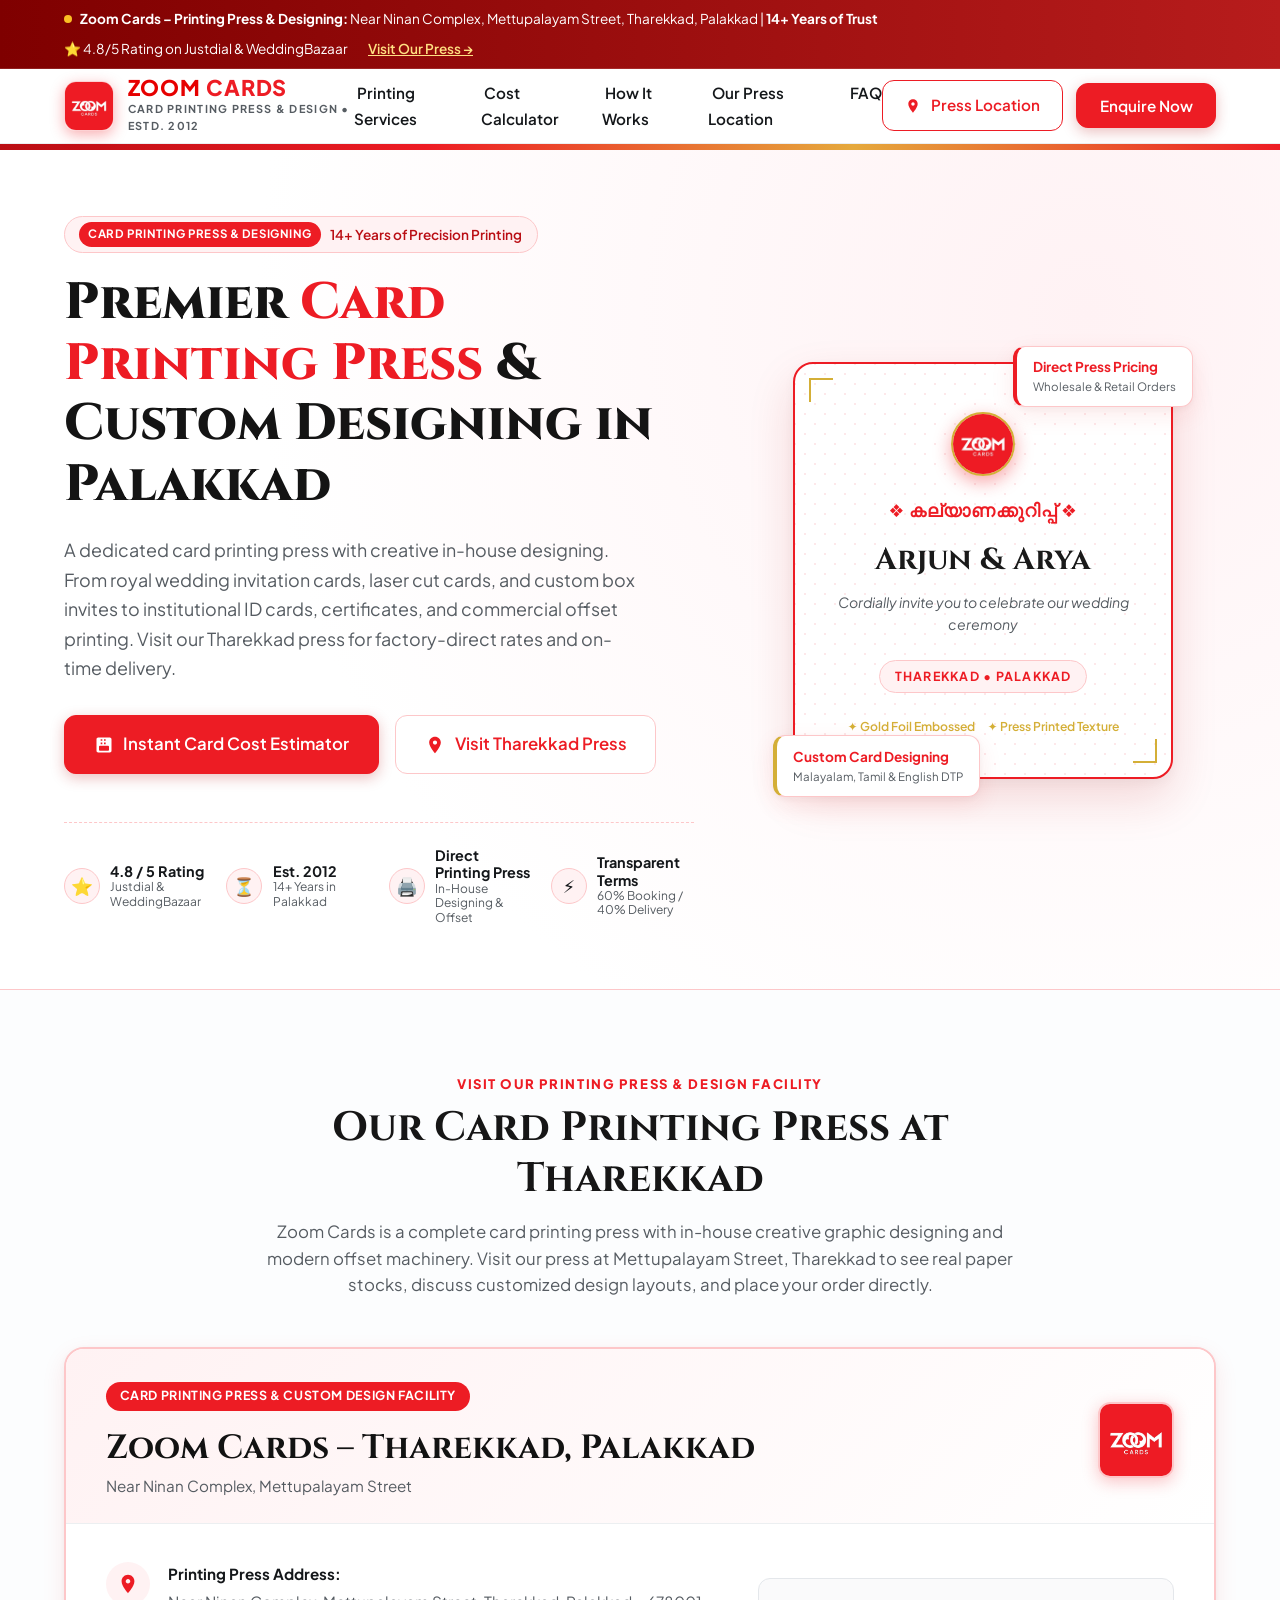
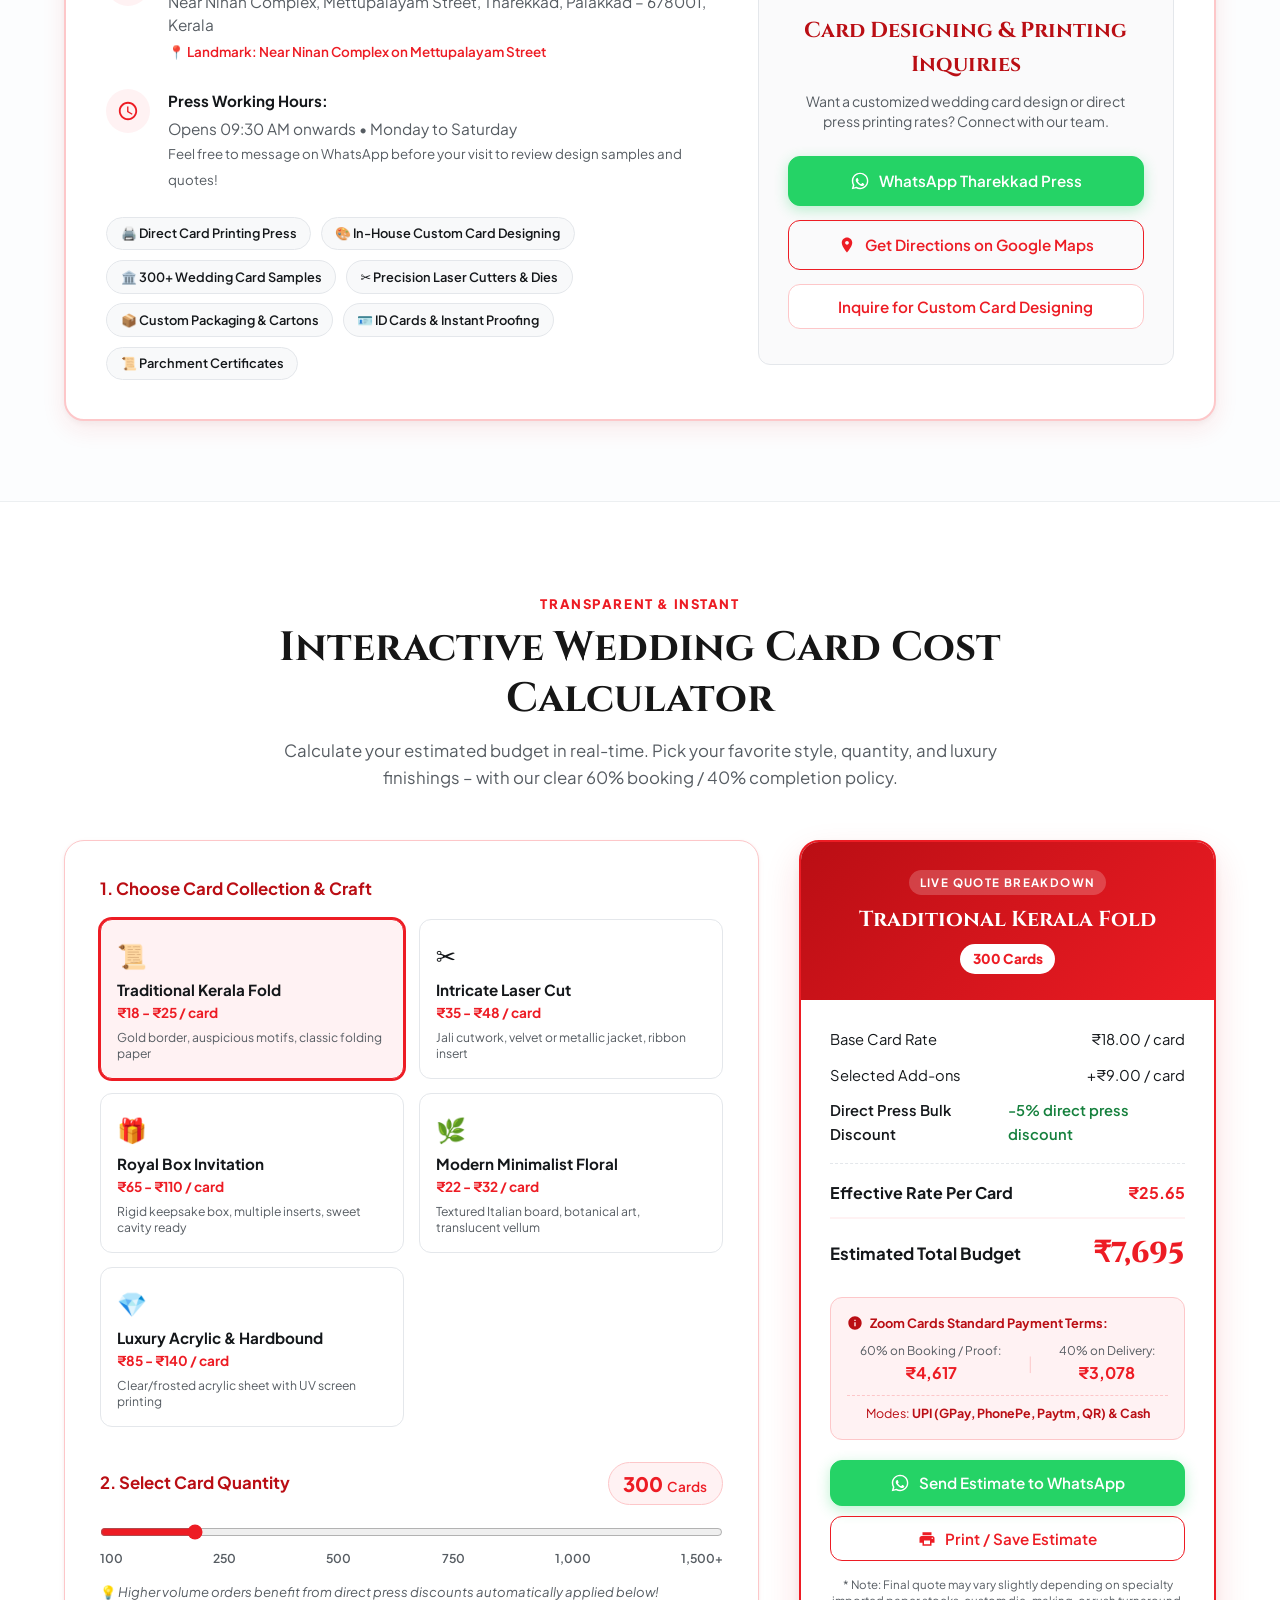
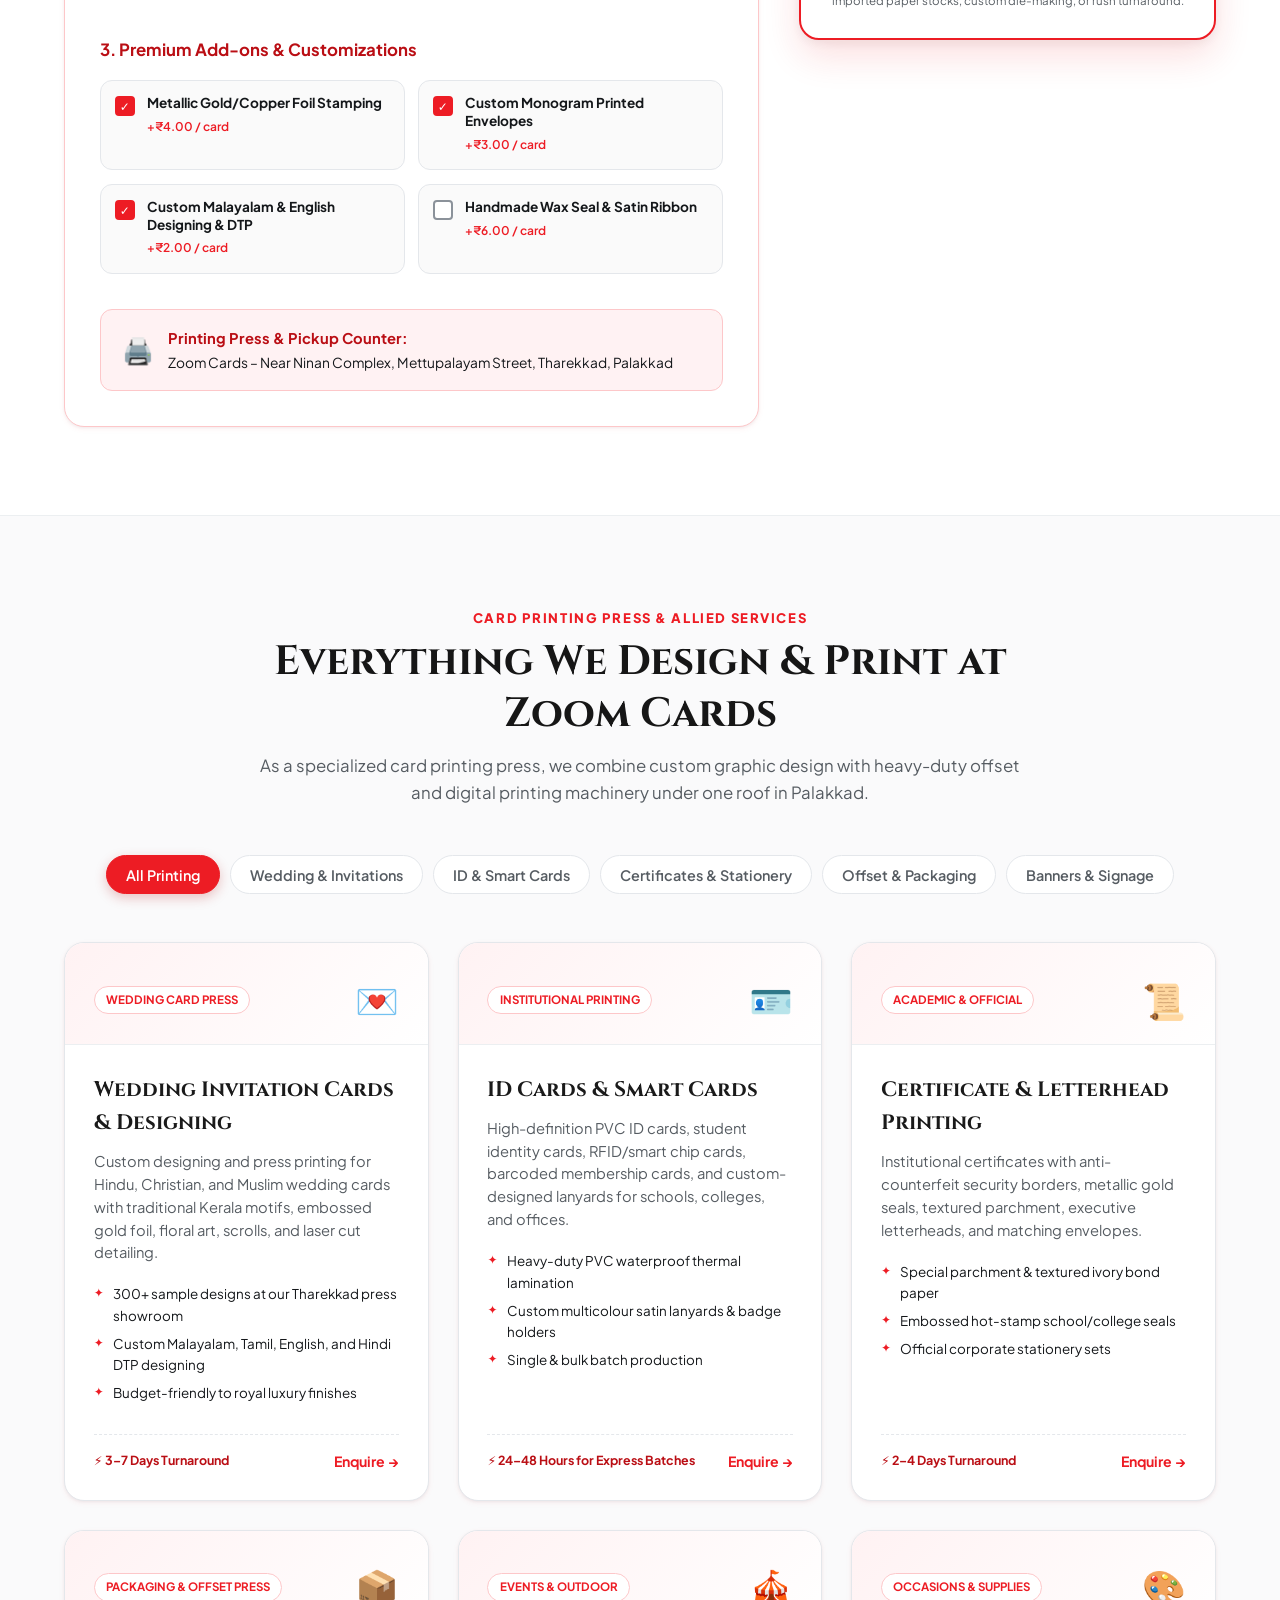
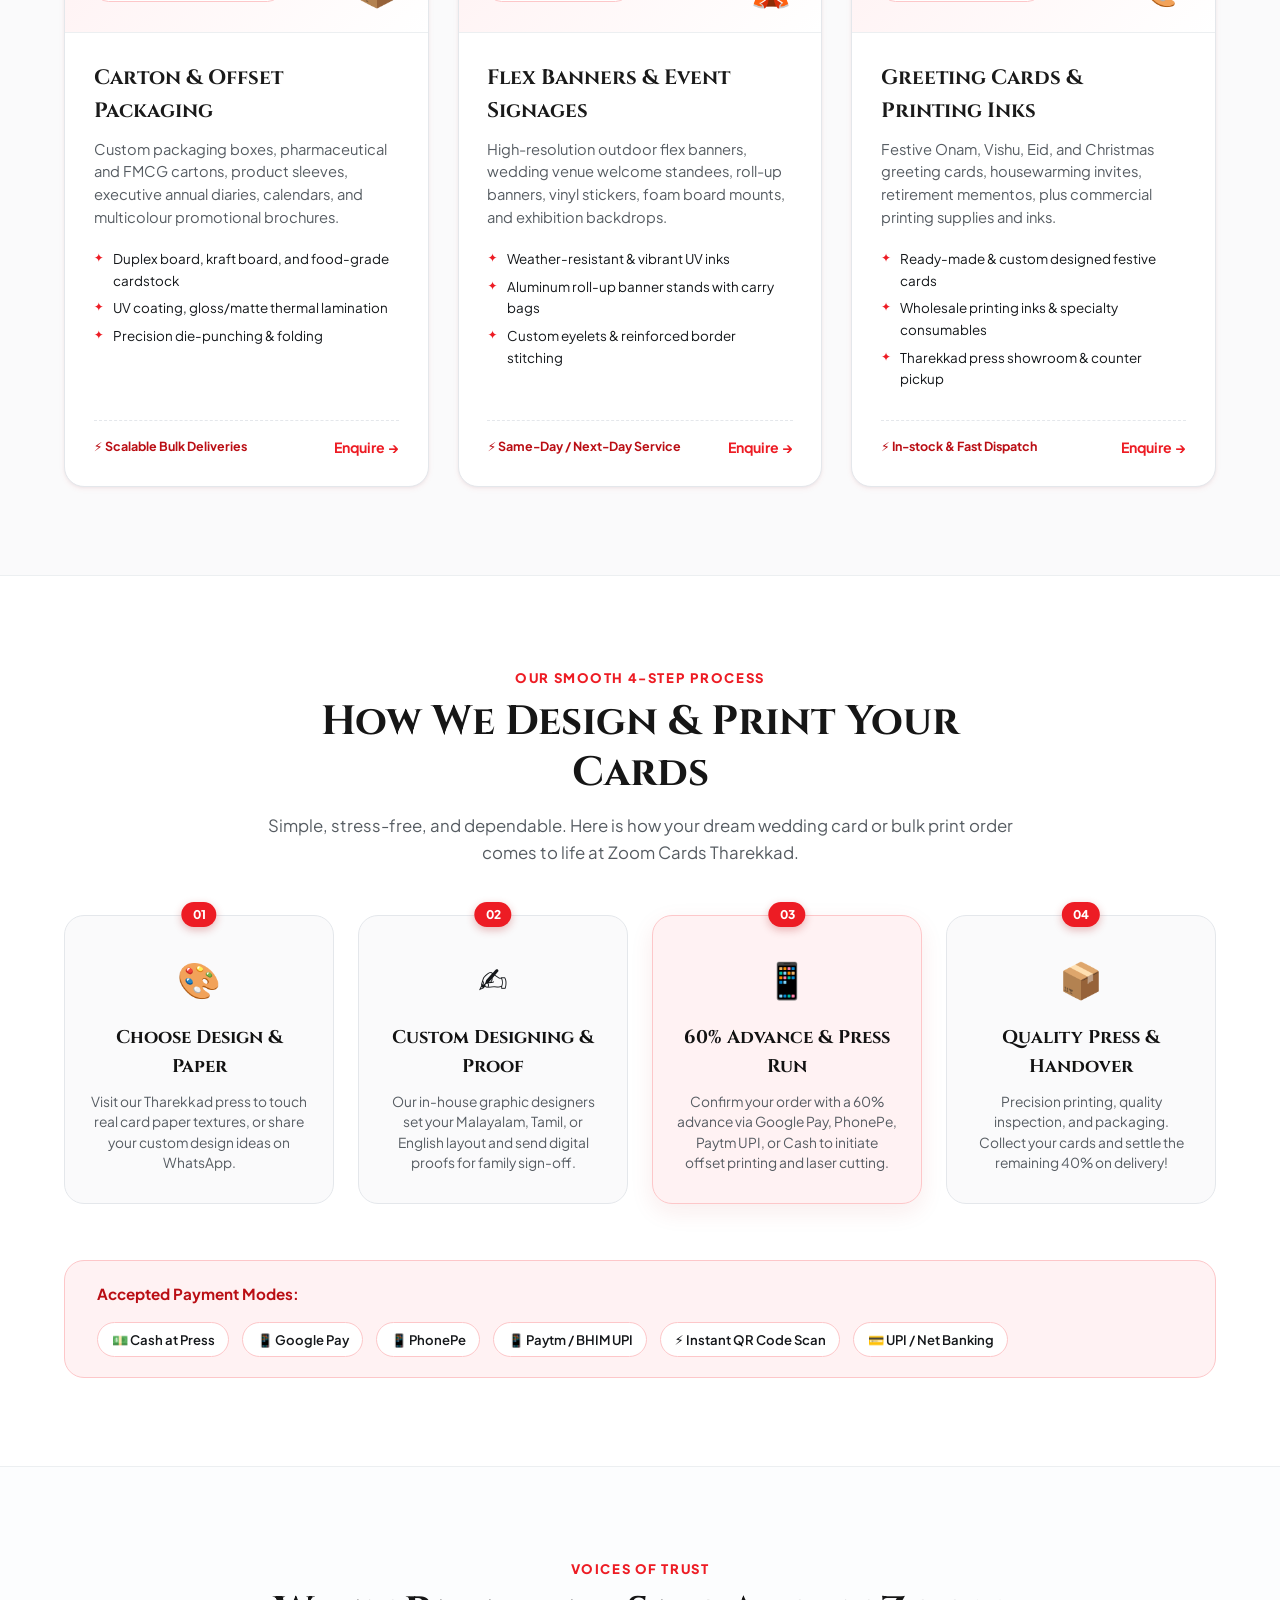
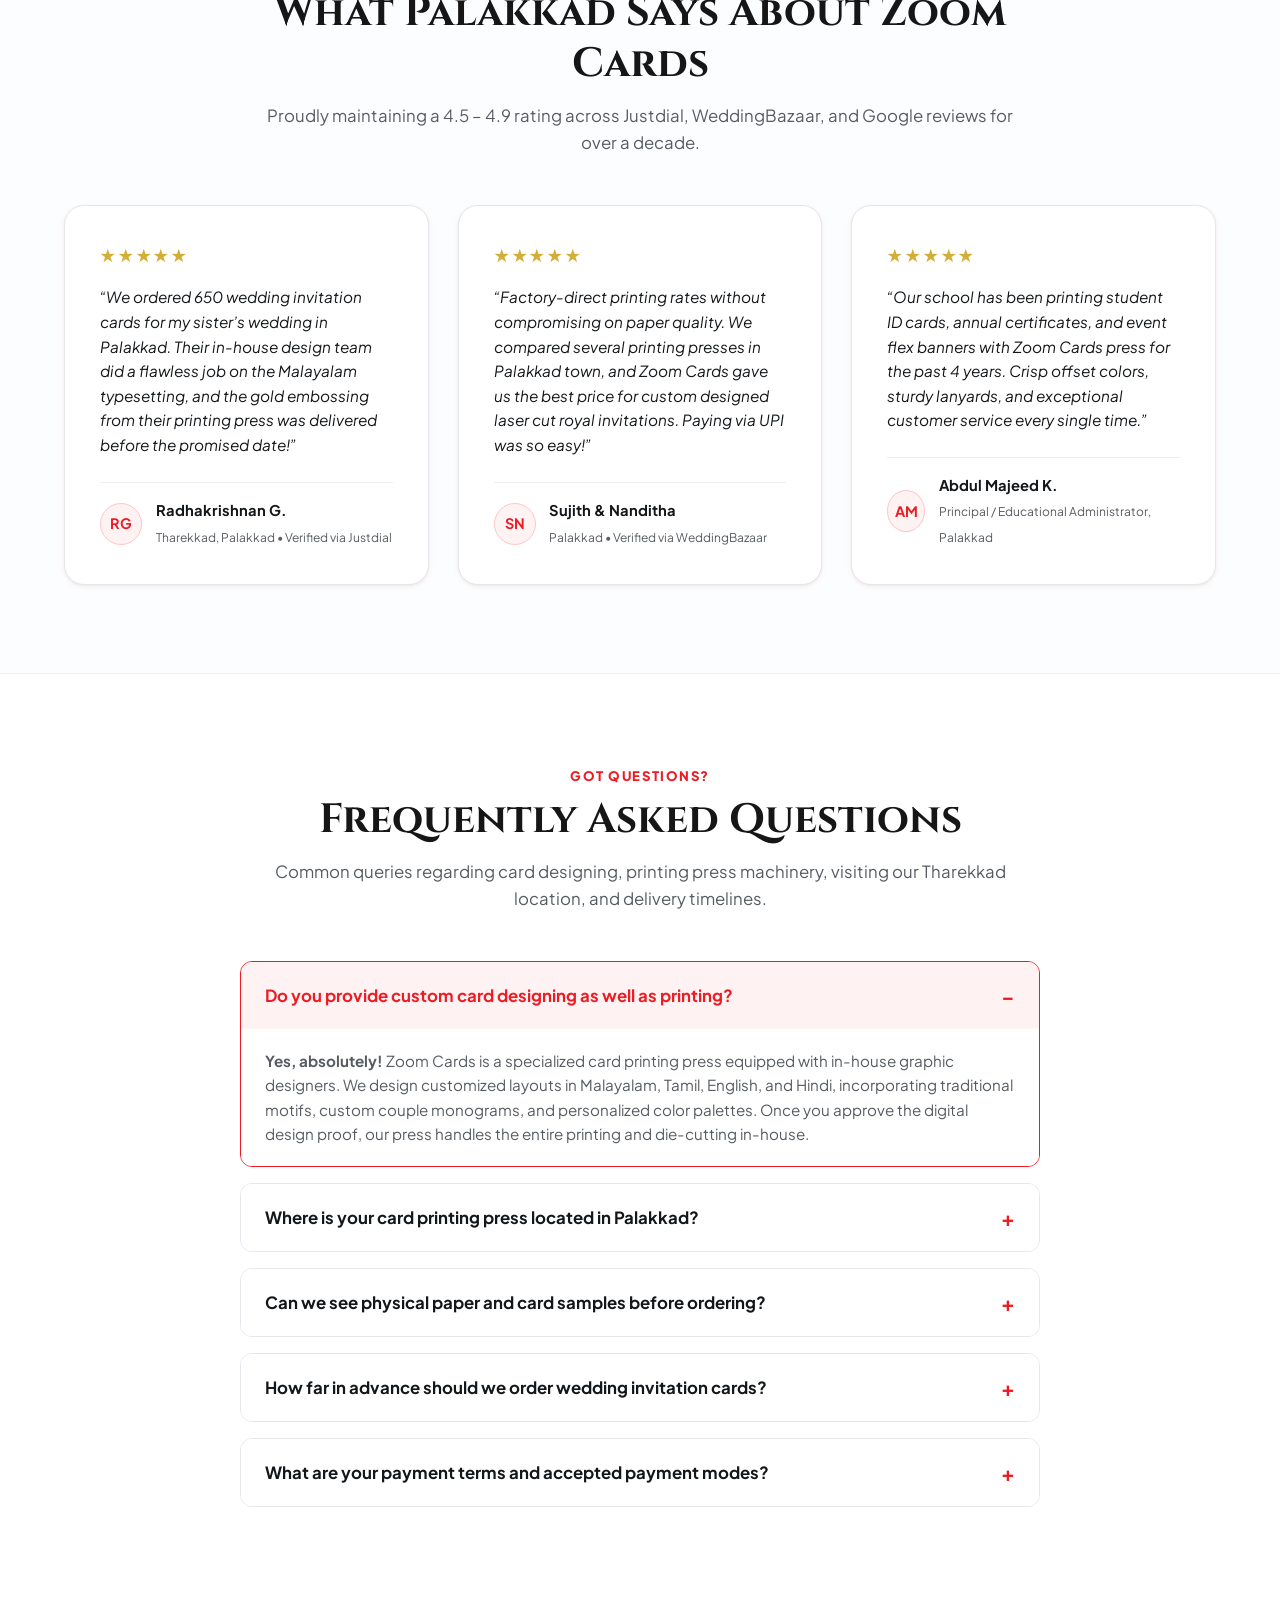
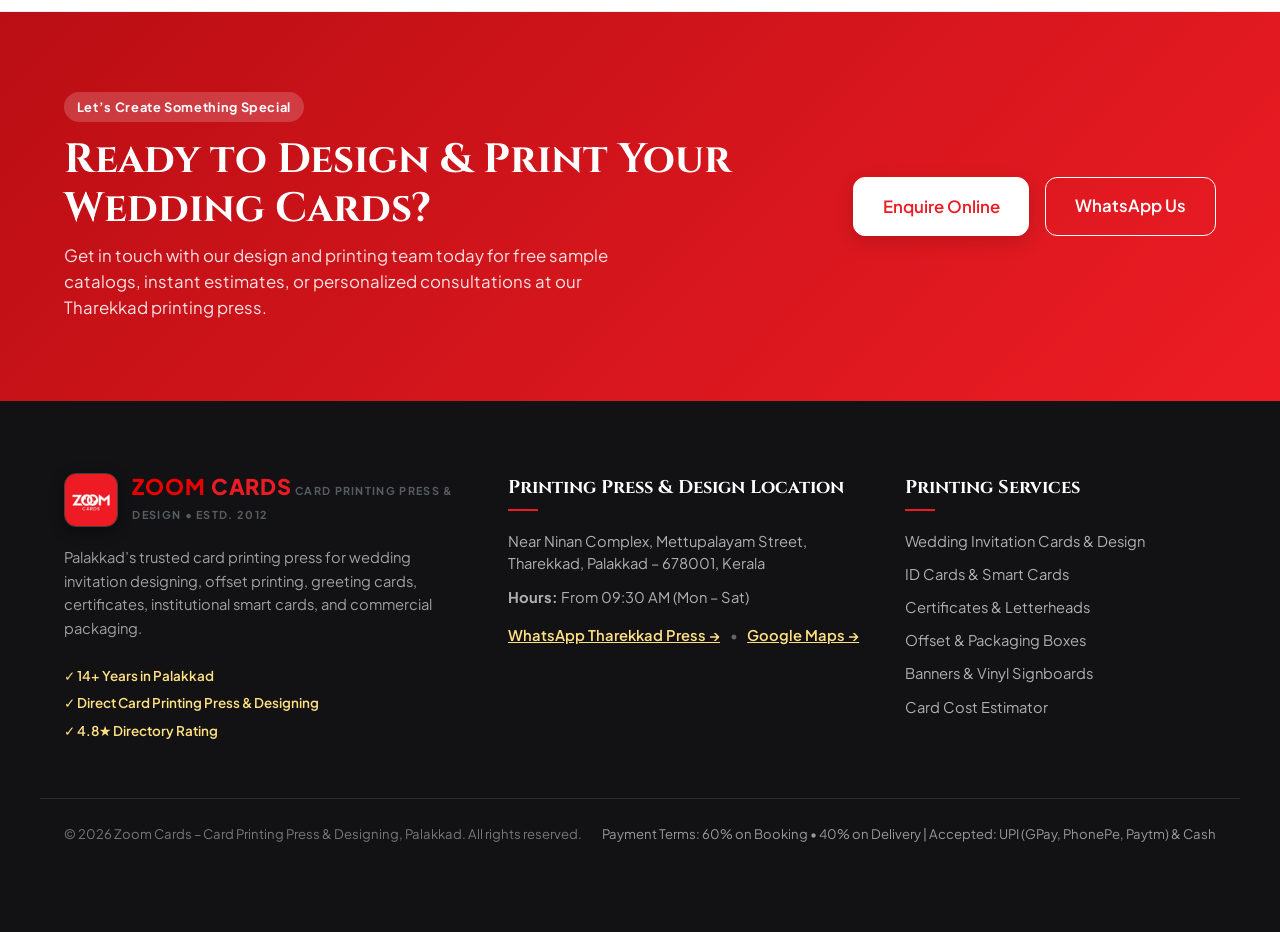
==== commit 0b1a903c: "Clean up site scripts and pages" ====
--- a/index.html
+++ b/index.html
@@ -2,34 +2,1024 @@
 <html lang="en">
 <head>
   <meta charset="UTF-8">
-  <title>Redirecting…</title>
-  <meta name="robots" content="noindex, nofollow">
-  <style>
-    body {font-family: system-ui, sans-serif; display:flex; align-items:center; justify-content:center; height:100vh; margin:0;}
-    .msg {color:#555;}
-  </style>
+  <meta name="viewport" content="width=device-width, initial-scale=1.0">
+  <title>Zoom Cards – Palakkad | Card Printing Press &amp; Custom Designing</title>
+  <meta name="description" content="Zoom Cards – Premier card printing press and custom designing in Palakkad. 14+ years of expertise in wedding invitation cards, offset printing, ID cards, certificates, banners and packaging at Tharekkad, Palakkad.">
+  <meta name="keywords" content="Zoom Cards, card printing press Palakkad, wedding card printing Palakkad, invitation card designing Palakkad, offset printing press Tharekkad, ID card printing Palakkad">
+  
+  <!-- Google Fonts: Cinzel & Plus Jakarta Sans -->
+  <link rel="preconnect" href="https://fonts.googleapis.com">
+  <link rel="preconnect" href="https://fonts.gstatic.com" crossorigin>
+  <link href="https://fonts.googleapis.com/css2?family=Cinzel:wght@500;600;700;800&family=Plus+Jakarta+Sans:wght@300;400;500;600;700&display=swap" rel="stylesheet">
+  
+  <!-- Favicon -->
+  <link rel="icon" type="image/jpeg" href="logo.jpg">
+  
+  <link rel="stylesheet" href="styles.css">
 </head>
 <body>
-  <p class="msg">Redirecting to the requested Zoom Cards page…</p>
-  <script>
-    // Extract the card id from the URL path after "/c/"
-    const path = window.location.pathname.replace(/^\/+/, ''); // remove leading slashes
-    const parts = path.split('/');
-    // Expected format: c/<id>
-    let cardId = null;
-    if (parts[0].toLowerCase() === 'c' && parts[1]) {
-      cardId = parts[1];
-    }
-    // Fallback to query string ?id= if present
-    if (!cardId) {
-      const params = new URLSearchParams(window.location.search);
-      if (params.has('id')) cardId = params.get('id');
-    }
-    // Build target URL – adjust if your card detail page has a different name/location
-    const targetBase = '/zoom-cards-palakkad/zoom-cards.html';
-    const targetUrl = cardId ? `${targetBase}?id=${encodeURIComponent(cardId)}` : targetBase;
-    // Perform the redirect after a tiny delay so the user sees the message
-    setTimeout(() => { window.location.replace(targetUrl); }, 300);
-  </script>
+
+  <!-- Top Alert Bar -->
+  <aside class="top-announcement-bar" aria-label="Announcement">
+    <div class="container announcement-content">
+      <div class="announcement-item">
+        <span class="pulse-dot"></span>
+        <span><strong>Zoom Cards – Printing Press &amp; Designing:</strong> Near Ninan Complex, Mettupalayam Street, Tharekkad, Palakkad | <strong>14+ Years of Trust</strong></span>
+      </div>
+      <div class="announcement-right">
+        <span>⭐ 4.8/5 Rating on Justdial &amp; WeddingBazaar</span>
+        <a href="#location" class="announcement-link">Visit Our Press &rarr;</a>
+      </div>
+    </div>
+  </aside>
+
+  <!-- Navigation Header -->
+  <header class="site-header" id="mainHeader">
+    <div class="container header-container">
+      <a href="#" class="brand-logo" aria-label="Zoom Cards Palakkad Home">
+        <img src="logo.jpg" alt="Zoom Cards Logo" class="brand-logo-img">
+        <div class="logo-text">
+          <span class="brand-name">ZOOM <span class="highlight-text">CARDS</span></span>
+          <span class="brand-tagline">CARD PRINTING PRESS &amp; DESIGN • ESTD. 2012</span>
+        </div>
+      </a>
+
+      <nav class="nav-menu" id="navMenu" aria-label="Primary Navigation">
+        <ul class="nav-list">
+          <li><a href="#services" class="nav-link">Printing Services</a></li>
+          <li><a href="#estimator" class="nav-link">Cost Calculator</a></li>
+          <li><a href="#workflow" class="nav-link">How It Works</a></li>
+          <li><a href="#location" class="nav-link">Our Press Location</a></li>
+          <li><a href="#faq" class="nav-link">FAQ</a></li>
+        </ul>
+      </nav>
+
+      <div class="header-actions">
+        <a href="#location" class="btn btn-outline header-branch-btn">
+          <svg width="16" height="16" viewBox="0 0 24 24" fill="currentColor">
+            <path d="M12 2C8.13 2 5 5.13 5 9c0 5.25 7 13 7 13s7-7.75 7-13c0-3.87-3.13-7-7-7zm0 9.5c-1.38 0-2.5-1.12-2.5-2.5s1.12-2.5 2.5-2.5 2.5 1.12 2.5 2.5-1.12 2.5-2.5 2.5z"/>
+          </svg>
+          <span>Press Location</span>
+        </a>
+        <button class="btn btn-primary header-enquire-btn" id="openEnquiryModalBtn">
+          <span>Enquire Now</span>
+        </button>
+        <button class="mobile-toggle" id="mobileMenuToggle" aria-label="Toggle navigation menu" aria-expanded="false">
+          <span class="bar"></span>
+          <span class="bar"></span>
+          <span class="bar"></span>
+        </button>
+      </div>
+    </div>
+  </header>
+
+  <main>
+    <!-- Hero Section -->
+    <section class="hero-section" id="hero">
+      <div class="container hero-container">
+        <div class="hero-content">
+          <div class="badge-pill">
+            <span class="badge-tag">Card Printing Press &amp; Designing</span>
+            <span class="badge-desc">14+ Years of Precision Printing</span>
+          </div>
+
+          <h1 class="hero-title">
+            Premier <span class="text-crimson">Card Printing Press</span> &amp; Custom Designing in Palakkad
+          </h1>
+
+          <p class="hero-description">
+            A dedicated card printing press with creative in-house designing. From royal wedding invitation cards, laser cut cards, and custom box invites to institutional ID cards, certificates, and commercial offset printing. Visit our Tharekkad press for factory-direct rates and on-time delivery.
+          </p>
+
+          <div class="hero-cta-group">
+            <a href="#estimator" class="btn btn-primary btn-lg">
+              <svg width="20" height="20" viewBox="0 0 24 24" fill="currentColor">
+                <path d="M19 3H5c-1.1 0-2 .9-2 2v14c0 1.1.9 2 2 2h14c1.1 0 2-.9 2-2V5c0-1.1-.9-2-2-2zm-7 2h2v2h-2V5zm0 4h2v2h-2V9zm-4-4h2v2H8V5zm0 4h2v2H8V9zm-1 10c-.55 0-1-.45-1-1v-4c0-.55.45-1 1-1h10c.55 0 1 .45 1 1v4c0 .55-.45 1-1 1H7z"/>
+              </svg>
+              <span>Instant Card Cost Estimator</span>
+            </a>
+            <a href="#location" class="btn btn-secondary btn-lg">
+              <svg width="20" height="20" viewBox="0 0 24 24" fill="currentColor">
+                <path d="M12 2C8.13 2 5 5.13 5 9c0 5.25 7 13 7 13s7-7.75 7-13c0-3.87-3.13-7-7-7zm0 9.5c-1.38 0-2.5-1.12-2.5-2.5s1.12-2.5 2.5-2.5 2.5 1.12 2.5 2.5-1.12 2.5-2.5 2.5z"/>
+              </svg>
+              <span>Visit Tharekkad Press</span>
+            </a>
+          </div>
+
+          <!-- Trust Badges -->
+          <div class="hero-trust-grid">
+            <div class="trust-item">
+              <div class="trust-icon-box">⭐</div>
+              <div>
+                <strong>4.8 / 5 Rating</strong>
+                <p>Justdial &amp; WeddingBazaar</p>
+              </div>
+            </div>
+            <div class="trust-item">
+              <div class="trust-icon-box">⏳</div>
+              <div>
+                <strong>Est. 2012</strong>
+                <p>14+ Years in Palakkad</p>
+              </div>
+            </div>
+            <div class="trust-item">
+              <div class="trust-icon-box">🖨️</div>
+              <div>
+                <strong>Direct Printing Press</strong>
+                <p>In-House Designing &amp; Offset</p>
+              </div>
+            </div>
+            <div class="trust-item">
+              <div class="trust-icon-box">⚡</div>
+              <div>
+                <strong>Transparent Terms</strong>
+                <p>60% Booking / 40% Delivery</p>
+              </div>
+            </div>
+          </div>
+        </div>
+
+        <div class="hero-visual">
+          <div class="hero-card-stack">
+            <div class="wedding-card-mockup premium-card">
+              <div class="card-ornament top-left"></div>
+              <div class="card-ornament top-right"></div>
+              <div class="card-ornament bottom-left"></div>
+              <div class="card-ornament bottom-right"></div>
+              
+              <img src="logo.jpg" alt="Zoom Cards Brand Seal" class="card-seal-img">
+              <div class="card-kerala-motif">&#x2756; കല്യാണക്കുറിപ്പ് &#x2756;</div>
+              <h3 class="card-names">Arjun &amp; Arya
+              </h3>
+              <p class="card-sub">Cordially invite you to celebrate our wedding ceremony</p>
+              <div class="card-date-badge">THAREKKAD &bull; PALAKKAD</div>
+              <div class="card-meta-line">
+                <span>&#10022; Gold Foil Embossed</span>
+                <span>&#10022; Press Printed Texture</span>
+              </div>
+            </div>
+
+            <div class="floating-badge badge-discount">
+              <span class="badge-title">Direct Press Pricing</span>
+              <span class="badge-sub">Wholesale &amp; Retail Orders</span>
+            </div>
+
+            <div class="floating-badge badge-kerala">
+              <span class="badge-title">Custom Card Designing</span>
+              <span class="badge-sub">Malayalam, Tamil &amp; English DTP</span>
+            </div>
+          </div>
+        </div>
+      </div>
+    </section>
+
+    <!-- Printing Press Location Section -->
+    <section class="branches-section" id="location">
+      <div class="container">
+        <div class="section-header">
+          <span class="section-subtitle">VISIT OUR PRINTING PRESS &amp; DESIGN FACILITY</span>
+          <h2 class="section-title">Our Card Printing Press at Tharekkad</h2>
+          <p class="section-desc">
+            Zoom Cards is a complete card printing press with in-house creative graphic designing and modern offset machinery. Visit our press at Mettupalayam Street, Tharekkad to see real paper stocks, discuss customized design layouts, and place your order directly.
+          </p>
+        </div>
+
+        <!-- Featured Printing Press Card -->
+        <div class="studio-featured-card">
+          <div class="studio-header-strip">
+            <div class="studio-header-flex">
+              <div>
+                <div class="studio-badge">Card Printing Press &amp; Custom Design Facility</div>
+                <h3 class="studio-name">Zoom Cards &ndash; Tharekkad, Palakkad</h3>
+                <p class="studio-city">Near Ninan Complex, Mettupalayam Street</p>
+              </div>
+              <img src="logo.jpg" alt="Zoom Cards Press Logo" class="studio-header-logo">
+            </div>
+          </div>
+
+          <div class="studio-grid-content">
+            <div class="studio-details-col">
+              <div class="studio-info-card">
+                <div class="info-icon">
+                  <svg width="22" height="22" viewBox="0 0 24 24" fill="currentColor">
+                    <path d="M12 2C8.13 2 5 5.13 5 9c0 5.25 7 13 7 13s7-7.75 7-13c0-3.87-3.13-7-7-7zm0 9.5c-1.38 0-2.5-1.12-2.5-2.5s1.12-2.5 2.5-2.5 2.5 1.12 2.5 2.5-1.12 2.5-2.5 2.5z"/>
+                  </svg>
+                </div>
+                <div>
+                  <strong>Printing Press Address:</strong>
+                  <p>Near Ninan Complex, Mettupalayam Street, Tharekkad, Palakkad &ndash; 678001, Kerala</p>
+                  <span class="address-landmark">&#128205; Landmark: Near Ninan Complex on Mettupalayam Street</span>
+                </div>
+              </div>
+
+              <div class="studio-info-card">
+                <div class="info-icon">
+                  <svg width="22" height="22" viewBox="0 0 24 24" fill="currentColor">
+                    <path d="M11.99 2C6.47 2 2 6.48 2 12s4.47 10 9.99 10C17.52 22 22 17.52 22 12S17.52 2 11.99 2zM12 20c-4.42 0-8-3.58-8-8s3.58-8 8-8 8 3.58 8 8-3.58 8-8 8zm.5-13H11v6l5.25 3.15.75-1.23-4.5-2.67z"/>
+                  </svg>
+                </div>
+                <div>
+                  <strong>Press Working Hours:</strong>
+                  <p>Opens 09:30 AM onwards &bull; Monday to Saturday</p>
+                  <small class="text-muted">Feel free to message on WhatsApp before your visit to review design samples and quotes!</small>
+                </div>
+              </div>
+
+              <div class="studio-features-list">
+                <span class="pill-badge">🖨️ Direct Card Printing Press</span>
+                <span class="pill-badge">🎨 In-House Custom Card Designing</span>
+                <span class="pill-badge">🏛️ 300+ Wedding Card Samples</span>
+                <span class="pill-badge">✂️ Precision Laser Cutters &amp; Dies</span>
+                <span class="pill-badge">📦 Custom Packaging &amp; Cartons</span>
+                <span class="pill-badge">🪪 ID Cards &amp; Instant Proofing</span>
+                <span class="pill-badge">📜 Parchment Certificates</span>
+              </div>
+            </div>
+
+            <div class="studio-cta-col">
+              <div class="cta-box-inner">
+                <h4>Card Designing &amp; Printing Inquiries</h4>
+                <p>Want a customized wedding card design or direct press printing rates? Connect with our team.</p>
+
+                <div class="studio-action-buttons">
+                  <a href="https://wa.me/?text=Hello%20Zoom%20Cards%20Tharekkad%20Press,%20I%20would%20like%20to%20enquire%20about%20card%20designing%20and%20printing." target="_blank" rel="noopener" class="btn btn-whatsapp btn-block">
+                    <svg width="20" height="20" viewBox="0 0 24 24" fill="currentColor"><path d="M12.04 2c-5.46 0-9.91 4.45-9.91 9.91 0 1.75.46 3.45 1.32 4.95L2.05 22l5.25-1.38c1.45.79 3.08 1.21 4.74 1.21 5.46 0 9.91-4.45 9.91-9.91 0-2.65-1.03-5.14-2.9-7.01A9.816 9.816 0 0 0 12.04 2zm.01 1.67c4.54 0 8.24 3.7 8.24 8.24 0 2.2-.86 4.28-2.42 5.83-1.56 1.56-3.63 2.41-5.83 2.41-1.46 0-2.88-.39-4.13-1.13l-.3-.18-3.07.81.82-2.99-.19-.31a8.17 8.17 0 0 1-1.25-4.44c0-4.54 3.7-8.24 8.24-8.24zm4.52 11.59c-.25-.13-1.47-.72-1.7-.81-.23-.08-.39-.13-.56.13-.17.25-.64.81-.79.97-.14.17-.29.19-.54.06-.25-.13-1.06-.39-2.02-1.24-.75-.67-1.25-1.49-1.4-1.74-.14-.25-.02-.39.11-.51.11-.11.25-.29.37-.44.13-.14.17-.25.25-.42.08-.17.04-.31-.02-.44-.06-.13-.56-1.35-.77-1.85-.2-.48-.41-.42-.56-.43h-.48c-.17 0-.44.06-.67.31-.23.25-.88.86-.88 2.1 0 1.24.9 2.44 1.03 2.61.13.17 1.77 2.7 4.29 3.79.6.26 1.07.41 1.44.53.6.19 1.15.16 1.58.1.48-.07 1.47-.6 1.68-1.18.21-.58.21-1.07.15-1.18-.06-.11-.23-.18-.48-.3z"/></svg>
+                    <span>WhatsApp Tharekkad Press</span>
+                  </a>
+
+                  <a href="https://maps.google.com/?q=Near+Ninan+Complex+Mettupalayam+Street+Tharekkad+Palakkad" target="_blank" rel="noopener" class="btn btn-outline btn-block">
+                    <svg width="18" height="18" viewBox="0 0 24 24" fill="currentColor">
+                      <path d="M12 2C8.13 2 5 5.13 5 9c0 5.25 7 13 7 13s7-7.75 7-13c0-3.87-3.13-7-7-7zm0 9.5c-1.38 0-2.5-1.12-2.5-2.5s1.12-2.5 2.5-2.5 2.5 1.12 2.5 2.5-1.12 2.5-2.5 2.5z"/>
+                    </svg>
+                    <span>Get Directions on Google Maps</span>
+                  </a>
+
+                  <button class="btn btn-secondary btn-block" id="studioBookVisitBtn">
+                    <span>Inquire for Custom Card Designing</span>
+                  </button>
+                </div>
+              </div>
+            </div>
+          </div>
+        </div>
+      </div>
+    </section>
+
+    <!-- Interactive Card Cost Estimator -->
+    <section class="estimator-section" id="estimator">
+      <div class="container">
+        <div class="section-header">
+          <span class="section-subtitle">TRANSPARENT &amp; INSTANT</span>
+          <h2 class="section-title">Interactive Wedding Card Cost Calculator</h2>
+          <p class="section-desc">
+            Calculate your estimated budget in real-time. Pick your favorite style, quantity, and luxury finishings &ndash; with our clear 60% booking / 40% completion policy.
+          </p>
+        </div>
+
+        <div class="estimator-wrapper">
+          <div class="estimator-controls">
+            <!-- Step 1: Card Style Selection -->
+            <div class="control-group">
+              <label class="control-label">1. Choose Card Collection &amp; Craft</label>
+              <div class="card-style-options" id="styleOptions">
+                <label class="style-card selected">
+                  <input type="radio" name="cardStyle" value="traditional" data-base-price="18" checked>
+                  <div class="style-info">
+                    <span class="style-icon">📜</span>
+                    <span class="style-title">Traditional Kerala Fold</span>
+                    <span class="style-price">₹18 - ₹25 / card</span>
+                    <span class="style-desc">Gold border, auspicious motifs, classic folding paper</span>
+                  </div>
+                </label>
+
+                <label class="style-card">
+                  <input type="radio" name="cardStyle" value="lasercut" data-base-price="35">
+                  <div class="style-info">
+                    <span class="style-icon">✂️</span>
+                    <span class="style-title">Intricate Laser Cut</span>
+                    <span class="style-price">₹35 - ₹48 / card</span>
+                    <span class="style-desc">Jali cutwork, velvet or metallic jacket, ribbon insert</span>
+                  </div>
+                </label>
+
+                <label class="style-card">
+                  <input type="radio" name="cardStyle" value="royalbox" data-base-price="65">
+                  <div class="style-info">
+                    <span class="style-icon">🎁</span>
+                    <span class="style-title">Royal Box Invitation</span>
+                    <span class="style-price">₹65 - ₹110 / card</span>
+                    <span class="style-desc">Rigid keepsake box, multiple inserts, sweet cavity ready</span>
+                  </div>
+                </label>
+
+                <label class="style-card">
+                  <input type="radio" name="cardStyle" value="minimalist" data-base-price="22">
+                  <div class="style-info">
+                    <span class="style-icon">🌿</span>
+                    <span class="style-title">Modern Minimalist Floral</span>
+                    <span class="style-price">₹22 - ₹32 / card</span>
+                    <span class="style-desc">Textured Italian board, botanical art, translucent vellum</span>
+                  </div>
+                </label>
+
+                <label class="style-card">
+                  <input type="radio" name="cardStyle" value="acrylic" data-base-price="85">
+                  <div class="style-info">
+                    <span class="style-icon">💎</span>
+                    <span class="style-title">Luxury Acrylic &amp; Hardbound</span>
+                    <span class="style-price">₹85 - ₹140 / card</span>
+                    <span class="style-desc">Clear/frosted acrylic sheet with UV screen printing</span>
+                  </div>
+                </label>
+              </div>
+            </div>
+
+            <!-- Step 2: Quantity Slider -->
+            <div class="control-group">
+              <div class="quantity-header">
+                <label for="quantityRange" class="control-label">2. Select Card Quantity</label>
+                <div class="quantity-display">
+                  <span id="quantityValue">300</span> <span class="unit">Cards</span>
+                </div>
+              </div>
+              <input type="range" id="quantityRange" min="100" max="1500" step="50" value="300" class="range-slider">
+              <div class="slider-ticks">
+                <span>100</span>
+                <span>250</span>
+                <span>500</span>
+                <span>750</span>
+                <span>1,000</span>
+                <span>1,500+</span>
+              </div>
+              <p class="slider-helper-text">
+                💡 <em>Higher volume orders benefit from direct press discounts automatically applied below!</em>
+              </p>
+            </div>
+
+            <!-- Step 3: Luxury Custom Add-ons -->
+            <div class="control-group">
+              <label class="control-label">3. Premium Add-ons &amp; Customizations</label>
+              <div class="addons-grid">
+                <label class="addon-checkbox">
+                  <input type="checkbox" id="addonFoil" value="4" checked>
+                  <span class="checkbox-custom"></span>
+                  <div class="addon-text">
+                    <strong>Metallic Gold/Copper Foil Stamping</strong>
+                    <span>+₹4.00 / card</span>
+                  </div>
+                </label>
+
+                <label class="addon-checkbox">
+                  <input type="checkbox" id="addonEnvelope" value="3" checked>
+                  <span class="checkbox-custom"></span>
+                  <div class="addon-text">
+                    <strong>Custom Monogram Printed Envelopes</strong>
+                    <span>+₹3.00 / card</span>
+                  </div>
+                </label>
+
+                <label class="addon-checkbox">
+                  <input type="checkbox" id="addonBilingual" value="2" checked>
+                  <span class="checkbox-custom"></span>
+                  <div class="addon-text">
+                    <strong>Custom Malayalam &amp; English Designing &amp; DTP</strong>
+                    <span>+₹2.00 / card</span>
+                  </div>
+                </label>
+
+                <label class="addon-checkbox">
+                  <input type="checkbox" id="addonWaxSeal" value="6">
+                  <span class="checkbox-custom"></span>
+                  <div class="addon-text">
+                    <strong>Handmade Wax Seal &amp; Satin Ribbon</strong>
+                    <span>+₹6.00 / card</span>
+                  </div>
+                </label>
+              </div>
+            </div>
+
+            <!-- Press Location Banner -->
+            <div class="control-group studio-location-banner">
+              <div class="location-banner-inner">
+                <div class="banner-icon">🖨️</div>
+                <div>
+                  <strong>Printing Press &amp; Pickup Counter:</strong>
+                  <p>Zoom Cards &ndash; Near Ninan Complex, Mettupalayam Street, Tharekkad, Palakkad</p>
+                </div>
+              </div>
+            </div>
+          </div>
+
+          <!-- Real-Time Calculation Summary Card -->
+          <div class="estimator-summary-card">
+            <div class="summary-header">
+              <div class="summary-tag">Live Quote Breakdown</div>
+              <h3 class="summary-title" id="summarySelectedStyle">Traditional Kerala Fold</h3>
+              <div class="summary-quantity-pill" id="summarySelectedQty">300 Cards</div>
+            </div>
+
+            <div class="summary-body">
+              <div class="summary-row">
+                <span>Base Card Rate</span>
+                <span id="summaryBaseRate">₹18.00 / card</span>
+              </div>
+              <div class="summary-row">
+                <span>Selected Add-ons</span>
+                <span id="summaryAddonRate">+₹9.00 / card</span>
+              </div>
+              <div class="summary-row bulk-discount-row">
+                <span>Direct Press Bulk Discount</span>
+                <span id="summaryDiscount" class="text-success">-5% applied</span>
+              </div>
+              <hr class="summary-divider">
+              <div class="summary-row rate-effective">
+                <strong>Effective Rate Per Card</strong>
+                <strong id="summaryEffectiveRate" class="text-crimson">₹25.65</strong>
+              </div>
+              <div class="summary-row total-row">
+                <span>Estimated Total Budget</span>
+                <span class="total-amount" id="summaryTotalAmount">₹7,695</span>
+              </div>
+
+              <!-- Payment Schedule Accordance (UPI & Cash only) -->
+              <div class="payment-terms-box">
+                <div class="payment-terms-header">
+                  <svg width="16" height="16" viewBox="0 0 24 24" fill="currentColor">
+                    <path d="M12 2C6.48 2 2 6.48 2 12s4.48 10 10 10 10-4.48 10-10S17.52 2 12 2zm1 15h-2v-6h2v6zm0-8h-2V7h2v2z"/>
+                  </svg>
+                  <span>Zoom Cards Standard Payment Terms:</span>
+                </div>
+                <div class="terms-split">
+                  <div class="split-col">
+                    <small>60% on Booking / Proof:</small>
+                    <strong id="depositAdvance">₹4,617</strong>
+                  </div>
+                  <div class="split-divider">|</div>
+                  <div class="split-col">
+                    <small>40% on Delivery:</small>
+                    <strong id="depositFinal">₹3,078</strong>
+                  </div>
+                </div>
+                <div class="terms-modes-note">
+                  <span>Modes: <strong>UPI (GPay, PhonePe, Paytm, QR) &amp; Cash</strong></span>
+                </div>
+              </div>
+
+              <div class="estimator-actions">
+                <button class="btn btn-whatsapp btn-block" id="whatsappQuoteBtn">
+                  <svg width="20" height="20" viewBox="0 0 24 24" fill="currentColor"><path d="M12.04 2c-5.46 0-9.91 4.45-9.91 9.91 0 1.75.46 3.45 1.32 4.95L2.05 22l5.25-1.38c1.45.79 3.08 1.21 4.74 1.21 5.46 0 9.91-4.45 9.91-9.91 0-2.65-1.03-5.14-2.9-7.01A9.816 9.816 0 0 0 12.04 2zm.01 1.67c4.54 0 8.24 3.7 8.24 8.24 0 2.2-.86 4.28-2.42 5.83-1.56 1.56-3.63 2.41-5.83 2.41-1.46 0-2.88-.39-4.13-1.13l-.3-.18-3.07.81.82-2.99-.19-.31a8.17 8.17 0 0 1-1.25-4.44c0-4.54 3.7-8.24 8.24-8.24zm4.52 11.59c-.25-.13-1.47-.72-1.7-.81-.23-.08-.39-.13-.56.13-.17.25-.64.81-.79.97-.14.17-.29.19-.54.06-.25-.13-1.06-.39-2.02-1.24-.75-.67-1.25-1.49-1.4-1.74-.14-.25-.02-.39.11-.51.11-.11.25-.29.37-.44.13-.14.17-.25.25-.42.08-.17.04-.31-.02-.44-.06-.13-.56-1.35-.77-1.85-.2-.48-.41-.42-.56-.43h-.48c-.17 0-.44.06-.67.31-.23.25-.88.86-.88 2.1 0 1.24.9 2.44 1.03 2.61.13.17 1.77 2.7 4.29 3.79.6.26 1.07.41 1.44.53.6.19 1.15.16 1.58.1.48-.07 1.47-.6 1.68-1.18.21-.58.21-1.07.15-1.18-.06-.11-.23-.18-.48-.3z"/></svg>
+                  <span>Send Estimate to WhatsApp</span>
+                </button>
+                <button class="btn btn-outline btn-block" id="printQuoteBtn">
+                  <svg width="18" height="18" viewBox="0 0 24 24" fill="currentColor">
+                    <path d="M19 8H5c-1.66 0-3 1.34-3 3v6h4v4h12v-4h4v-6c0-1.66-1.34-3-3-3zm-3 11H8v-5h8v5zm3-7c-.55 0-1-.45-1-1s.45-1 1-1 1 .45 1 1-.45 1-1 1zm-1-9H6v4h12V3z"/>
+                  </svg>
+                  <span>Print / Save Estimate</span>
+                </button>
+              </div>
+
+              <div class="summary-footnote">
+                * Note: Final quote may vary slightly depending on specialty imported paper stocks, custom die-making, or rush turnaround.
+              </div>
+            </div>
+          </div>
+        </div>
+      </div>
+    </section>
+
+    <!-- Full Services & Products Showcase -->
+    <section class="services-section" id="services">
+      <div class="container">
+        <div class="section-header">
+          <span class="section-subtitle">CARD PRINTING PRESS &amp; ALLIED SERVICES</span>
+          <h2 class="section-title">Everything We Design &amp; Print at Zoom Cards</h2>
+          <p class="section-desc">
+            As a specialized card printing press, we combine custom graphic design with heavy-duty offset and digital printing machinery under one roof in Palakkad.
+          </p>
+        </div>
+
+        <!-- Filter Tabs -->
+        <div class="filter-tabs" role="tablist" aria-label="Services filter">
+          <button class="filter-tab active" data-filter="all">All Printing</button>
+          <button class="filter-tab" data-filter="wedding">Wedding &amp; Invitations</button>
+          <button class="filter-tab" data-filter="id-cards">ID &amp; Smart Cards</button>
+          <button class="filter-tab" data-filter="certificates">Certificates &amp; Stationery</button>
+          <button class="filter-tab" data-filter="offset">Offset &amp; Packaging</button>
+          <button class="filter-tab" data-filter="banners">Banners &amp; Signage</button>
+        </div>
+
+        <!-- Service Cards Grid -->
+        <div class="services-grid" id="servicesGrid">
+          
+          <!-- Card 1: Wedding Invitations -->
+          <article class="service-card" data-category="wedding">
+            <div class="service-icon-banner">
+              <span class="service-category-badge">Wedding Card Press</span>
+              <div class="service-glyph">💌</div>
+            </div>
+            <div class="service-content">
+              <h3 class="service-title">Wedding Invitation Cards &amp; Designing</h3>
+              <p class="service-text">
+                Custom designing and press printing for Hindu, Christian, and Muslim wedding cards with traditional Kerala motifs, embossed gold foil, floral art, scrolls, and laser cut detailing.
+              </p>
+              <ul class="service-spec-list">
+                <li>300+ sample designs at our Tharekkad press showroom</li>
+                <li>Custom Malayalam, Tamil, English, and Hindi DTP designing</li>
+                <li>Budget-friendly to royal luxury finishes</li>
+              </ul>
+              <div class="service-footer">
+                <span class="service-turnaround">⚡ 3–7 Days Turnaround</span>
+                <button class="service-enquire-btn" data-service="Wedding Invitation Cards">Enquire &rarr;</button>
+              </div>
+            </div>
+          </article>
+
+          <!-- Card 2: ID Cards & Smart Cards -->
+          <article class="service-card" data-category="id-cards">
+            <div class="service-icon-banner">
+              <span class="service-category-badge">Institutional Printing</span>
+              <div class="service-glyph">🪪</div>
+            </div>
+            <div class="service-content">
+              <h3 class="service-title">ID Cards &amp; Smart Cards</h3>
+              <p class="service-text">
+                High-definition PVC ID cards, student identity cards, RFID/smart chip cards, barcoded membership cards, and custom-designed lanyards for schools, colleges, and offices.
+              </p>
+              <ul class="service-spec-list">
+                <li>Heavy-duty PVC waterproof thermal lamination</li>
+                <li>Custom multicolour satin lanyards &amp; badge holders</li>
+                <li>Single &amp; bulk batch production</li>
+              </ul>
+              <div class="service-footer">
+                <span class="service-turnaround">⚡ 24–48 Hours for Express Batches</span>
+                <button class="service-enquire-btn" data-service="ID & Smart Card Printing">Enquire &rarr;</button>
+              </div>
+            </div>
+          </article>
+
+          <!-- Card 3: Certificates & Stationery -->
+          <article class="service-card" data-category="certificates">
+            <div class="service-icon-banner">
+              <span class="service-category-badge">Academic &amp; Official</span>
+              <div class="service-glyph">📜</div>
+            </div>
+            <div class="service-content">
+              <h3 class="service-title">Certificate &amp; Letterhead Printing</h3>
+              <p class="service-text">
+                Institutional certificates with anti-counterfeit security borders, metallic gold seals, textured parchment, executive letterheads, and matching envelopes.
+              </p>
+              <ul class="service-spec-list">
+                <li>Special parchment &amp; textured ivory bond paper</li>
+                <li>Embossed hot-stamp school/college seals</li>
+                <li>Official corporate stationery sets</li>
+              </ul>
+              <div class="service-footer">
+                <span class="service-turnaround">⚡ 2–4 Days Turnaround</span>
+                <button class="service-enquire-btn" data-service="Certificate & Letterhead Printing">Enquire &rarr;</button>
+              </div>
+            </div>
+          </article>
+
+          <!-- Card 4: Commercial Offset & Cartons -->
+          <article class="service-card" data-category="offset">
+            <div class="service-icon-banner">
+              <span class="service-category-badge">Packaging &amp; Offset Press</span>
+              <div class="service-glyph">📦</div>
+            </div>
+            <div class="service-content">
+              <h3 class="service-title">Carton &amp; Offset Packaging</h3>
+              <p class="service-text">
+                Custom packaging boxes, pharmaceutical and FMCG cartons, product sleeves, executive annual diaries, calendars, and multicolour promotional brochures.
+              </p>
+              <ul class="service-spec-list">
+                <li>Duplex board, kraft board, and food-grade cardstock</li>
+                <li>UV coating, gloss/matte thermal lamination</li>
+                <li>Precision die-punching &amp; folding</li>
+              </ul>
+              <div class="service-footer">
+                <span class="service-turnaround">⚡ Scalable Bulk Deliveries</span>
+                <button class="service-enquire-btn" data-service="Carton & Offset Packaging">Enquire &rarr;</button>
+              </div>
+            </div>
+          </article>
+
+          <!-- Card 5: Banners, Flex & Signboards -->
+          <article class="service-card" data-category="banners">
+            <div class="service-icon-banner">
+              <span class="service-category-badge">Events &amp; Outdoor</span>
+              <div class="service-glyph">🎪</div>
+            </div>
+            <div class="service-content">
+              <h3 class="service-title">Flex Banners &amp; Event Signages</h3>
+              <p class="service-text">
+                High-resolution outdoor flex banners, wedding venue welcome standees, roll-up banners, vinyl stickers, foam board mounts, and exhibition backdrops.
+              </p>
+              <ul class="service-spec-list">
+                <li>Weather-resistant &amp; vibrant UV inks</li>
+                <li>Aluminum roll-up banner stands with carry bags</li>
+                <li>Custom eyelets &amp; reinforced border stitching</li>
+              </ul>
+              <div class="service-footer">
+                <span class="service-turnaround">⚡ Same-Day / Next-Day Service</span>
+                <button class="service-enquire-btn" data-service="Banners & Event Standees">Enquire &rarr;</button>
+              </div>
+            </div>
+          </article>
+
+          <!-- Card 6: Greeting Cards & Printing Inks -->
+          <article class="service-card" data-category="offset">
+            <div class="service-icon-banner">
+              <span class="service-category-badge">Occasions &amp; Supplies</span>
+              <div class="service-glyph">🎨</div>
+            </div>
+            <div class="service-content">
+              <h3 class="service-title">Greeting Cards &amp; Printing Inks</h3>
+              <p class="service-text">
+                Festive Onam, Vishu, Eid, and Christmas greeting cards, housewarming invites, retirement mementos, plus commercial printing supplies and inks.
+              </p>
+              <ul class="service-spec-list">
+                <li>Ready-made &amp; custom designed festive cards</li>
+                <li>Wholesale printing inks &amp; specialty consumables</li>
+                <li>Tharekkad press showroom &amp; counter pickup</li>
+              </ul>
+              <div class="service-footer">
+                <span class="service-turnaround">⚡ In-stock &amp; Fast Dispatch</span>
+                <button class="service-enquire-btn" data-service="Greeting Cards & Printing Supplies">Enquire &rarr;</button>
+              </div>
+            </div>
+          </article>
+
+        </div>
+      </div>
+    </section>
+
+    <!-- Transparent 4-Step Order Workflow -->
+    <section class="workflow-section" id="workflow">
+      <div class="container">
+        <div class="section-header">
+          <span class="section-subtitle">OUR SMOOTH 4-STEP PROCESS</span>
+          <h2 class="section-title">How We Design &amp; Print Your Cards</h2>
+          <p class="section-desc">
+            Simple, stress-free, and dependable. Here is how your dream wedding card or bulk print order comes to life at Zoom Cards Tharekkad.
+          </p>
+        </div>
+
+        <div class="workflow-steps">
+          <div class="step-card">
+            <div class="step-number">01</div>
+            <div class="step-icon">🎨</div>
+            <h3 class="step-title">Choose Design &amp; Paper</h3>
+            <p class="step-text">
+              Visit our Tharekkad press to touch real card paper textures, or share your custom design ideas on WhatsApp.
+            </p>
+          </div>
+
+          <div class="step-card">
+            <div class="step-number">02</div>
+            <div class="step-icon">✍️</div>
+            <h3 class="step-title">Custom Designing &amp; Proof</h3>
+            <p class="step-text">
+              Our in-house graphic designers set your Malayalam, Tamil, or English layout and send digital proofs for family sign-off.
+            </p>
+          </div>
+
+          <div class="step-card highlight-step">
+            <div class="step-number">03</div>
+            <div class="step-icon">📱</div>
+            <h3 class="step-title">60% Advance &amp; Press Run</h3>
+            <p class="step-text">
+              Confirm your order with a 60% advance via Google Pay, PhonePe, Paytm UPI, or Cash to initiate offset printing and laser cutting.
+            </p>
+          </div>
+
+          <div class="step-card">
+            <div class="step-number">04</div>
+            <div class="step-icon">📦</div>
+            <h3 class="step-title">Quality Press &amp; Handover</h3>
+            <p class="step-text">
+              Precision printing, quality inspection, and packaging. Collect your cards and settle the remaining 40% on delivery!
+            </p>
+          </div>
+        </div>
+
+        <!-- Payment Methods Banner (Cash & UPI Only) -->
+        <div class="payment-methods-strip">
+          <div class="payment-label">
+            <strong>Accepted Payment Modes:</strong>
+          </div>
+          <div class="payment-badges">
+            <span class="payment-badge">💵 Cash at Press</span>
+            <span class="payment-badge">📱 Google Pay</span>
+            <span class="payment-badge">📱 PhonePe</span>
+            <span class="payment-badge">📱 Paytm / BHIM UPI</span>
+            <span class="payment-badge">⚡ Instant QR Code Scan</span>
+            <span class="payment-badge">💳 UPI / Net Banking</span>
+          </div>
+        </div>
+      </div>
+    </section>
+
+    <!-- Testimonials Section -->
+    <section class="testimonials-section">
+      <div class="container">
+        <div class="section-header">
+          <span class="section-subtitle">VOICES OF TRUST</span>
+          <h2 class="section-title">What Palakkad Says About Zoom Cards</h2>
+          <p class="section-desc">
+            Proudly maintaining a 4.5 &ndash; 4.9 rating across Justdial, WeddingBazaar, and Google reviews for over a decade.
+          </p>
+        </div>
+
+        <div class="testimonials-grid">
+          <div class="testimonial-card">
+            <div class="rating-stars">★★★★★</div>
+            <p class="testimonial-text">
+              &ldquo;We ordered 650 wedding invitation cards for my sister&rsquo;s wedding in Palakkad. Their in-house design team did a flawless job on the Malayalam typesetting, and the gold embossing from their printing press was delivered before the promised date!&rdquo;
+            </p>
+            <div class="testimonial-author">
+              <div class="author-avatar">RG</div>
+              <div>
+                <strong>Radhakrishnan G.</strong>
+                <small>Tharekkad, Palakkad &bull; Verified via Justdial</small>
+              </div>
+            </div>
+          </div>
+
+          <div class="testimonial-card">
+            <div class="rating-stars">★★★★★</div>
+            <p class="testimonial-text">
+              &ldquo;Factory-direct printing rates without compromising on paper quality. We compared several printing presses in Palakkad town, and Zoom Cards gave us the best price for custom designed laser cut royal invitations. Paying via UPI was so easy!&rdquo;
+            </p>
+            <div class="testimonial-author">
+              <div class="author-avatar">SN</div>
+              <div>
+                <strong>Sujith &amp; Nanditha</strong>
+                <small>Palakkad &bull; Verified via WeddingBazaar</small>
+              </div>
+            </div>
+          </div>
+
+          <div class="testimonial-card">
+            <div class="rating-stars">★★★★★</div>
+            <p class="testimonial-text">
+              &ldquo;Our school has been printing student ID cards, annual certificates, and event flex banners with Zoom Cards press for the past 4 years. Crisp offset colors, sturdy lanyards, and exceptional customer service every single time.&rdquo;
+            </p>
+            <div class="testimonial-author">
+              <div class="author-avatar">AM</div>
+              <div>
+                <strong>Abdul Majeed K.</strong>
+                <small>Principal / Educational Administrator, Palakkad</small>
+              </div>
+            </div>
+          </div>
+        </div>
+      </div>
+    </section>
+
+    <!-- Frequently Asked Questions -->
+    <section class="faq-section" id="faq">
+      <div class="container">
+        <div class="section-header">
+          <span class="section-subtitle">GOT QUESTIONS?</span>
+          <h2 class="section-title">Frequently Asked Questions</h2>
+          <p class="section-desc">
+            Common queries regarding card designing, printing press machinery, visiting our Tharekkad location, and delivery timelines.
+          </p>
+        </div>
+
+        <div class="faq-accordion" id="faqAccordion">
+          <div class="faq-item active">
+            <button class="faq-question" aria-expanded="true">
+              <span>Do you provide custom card designing as well as printing?</span>
+              <span class="faq-icon">&minus;</span>
+            </button>
+            <div class="faq-answer">
+              <p>
+                <strong>Yes, absolutely!</strong> Zoom Cards is a specialized card printing press equipped with in-house graphic designers. We design customized layouts in Malayalam, Tamil, English, and Hindi, incorporating traditional motifs, custom couple monograms, and personalized color palettes. Once you approve the digital design proof, our press handles the entire printing and die-cutting in-house.
+              </p>
+            </div>
+          </div>
+
+          <div class="faq-item">
+            <button class="faq-question" aria-expanded="false">
+              <span>Where is your card printing press located in Palakkad?</span>
+              <span class="faq-icon">+</span>
+            </button>
+            <div class="faq-answer">
+              <p>
+                Our printing press and design facility is located at <strong>Near Ninan Complex, Mettupalayam Street, Tharekkad, Palakkad &ndash; 678001, Kerala</strong>. We are open from <strong>09:30 AM onwards Monday to Saturday</strong>. You are welcome to visit our showroom to examine physical paper samples, or message us on WhatsApp for directions.
+              </p>
+            </div>
+          </div>
+
+          <div class="faq-item">
+            <button class="faq-question" aria-expanded="false">
+              <span>Can we see physical paper and card samples before ordering?</span>
+              <span class="faq-icon">+</span>
+            </button>
+            <div class="faq-answer">
+              <p>
+                Yes! Our <strong>Tharekkad press showroom</strong> has over 300+ physical card models on display ranging from budget folds to luxury royal boxes, acrylic sheets, and laser cut covers. We also send HD photos and videos via WhatsApp for families who want to select designs remotely.
+              </p>
+            </div>
+          </div>
+
+          <div class="faq-item">
+            <button class="faq-question" aria-expanded="false">
+              <span>How far in advance should we order wedding invitation cards?</span>
+              <span class="faq-icon">+</span>
+            </button>
+            <div class="faq-answer">
+              <p>
+                We recommend ordering <strong>3 to 4 weeks prior</strong> to your wedding date. This ensures comfortable time for custom typesetting, proof approvals, paper procurement, laser cutting, and printing. Rush emergency orders can also be accommodated within 3&ndash;5 business days.
+              </p>
+            </div>
+          </div>
+
+          <div class="faq-item">
+            <button class="faq-question" aria-expanded="false">
+              <span>What are your payment terms and accepted payment modes?</span>
+              <span class="faq-icon">+</span>
+            </button>
+            <div class="faq-answer">
+              <p>
+                We require <strong>60% upon booking</strong> and proof approval (to secure paper stocks and schedule press runs), and the remaining <strong>40% upon completion</strong> or delivery. We accept <strong>Cash and all UPI payments (Google Pay, PhonePe, Paytm, BHIM UPI, QR code scan)</strong>. We do not accept cheques or demand drafts.
+              </p>
+            </div>
+          </div>
+        </div>
+      </div>
+    </section>
+
+    <!-- Quick Enquiry Banner / CTA -->
+    <section class="cta-banner-section">
+      <div class="container cta-banner-inner">
+        <div class="cta-banner-content">
+          <span class="cta-badge">Let&rsquo;s Create Something Special</span>
+          <h2 class="cta-title">Ready to Design &amp; Print Your Wedding Cards?</h2>
+          <p class="cta-subtitle">
+            Get in touch with our design and printing team today for free sample catalogs, instant estimates, or personalized consultations at our Tharekkad printing press.
+          </p>
+        </div>
+        <div class="cta-banner-actions">
+          <button class="btn btn-white btn-lg" id="bottomEnquireBtn">
+            <span>Enquire Online</span>
+          </button>
+          <a href="https://wa.me/?text=Hello%20Zoom%20Cards%20Palakkad,%20I%20would%20like%20to%20get%20a%20wedding%20card%20quote." target="_blank" rel="noopener" class="btn btn-secondary-white btn-lg">
+            <span>WhatsApp Us</span>
+          </a>
+        </div>
+      </div>
+    </section>
+  </main>
+
+  <!-- Sticky Mobile Action Bar -->
+  <aside class="sticky-mobile-bar" aria-label="Quick Actions">
+    <a href="https://wa.me/?text=Hello%20Zoom%20Cards%20Palakkad,%20I%20am%20interested%20in%20wedding%20invitations%20and%20printing." target="_blank" rel="noopener" class="sticky-btn sticky-whatsapp">
+      <svg width="20" height="20" viewBox="0 0 24 24" fill="currentColor"><path d="M12.04 2c-5.46 0-9.91 4.45-9.91 9.91 0 1.75.46 3.45 1.32 4.95L2.05 22l5.25-1.38c1.45.79 3.08 1.21 4.74 1.21 5.46 0 9.91-4.45 9.91-9.91 0-2.65-1.03-5.14-2.9-7.01A9.816 9.816 0 0 0 12.04 2zm.01 1.67c4.54 0 8.24 3.7 8.24 8.24 0 2.2-.86 4.28-2.42 5.83-1.56 1.56-3.63 2.41-5.83 2.41-1.46 0-2.88-.39-4.13-1.13l-.3-.18-3.07.81.82-2.99-.19-.31a8.17 8.17 0 0 1-1.25-4.44c0-4.54 3.7-8.24 8.24-8.24zm4.52 11.59c-.25-.13-1.47-.72-1.7-.81-.23-.08-.39-.13-.56.13-.17.25-.64.81-.79.97-.14.17-.29.19-.54.06-.25-.13-1.06-.39-2.02-1.24-.75-.67-1.25-1.49-1.4-1.74-.14-.25-.02-.39.11-.51.11-.11.25-.29.37-.44.13-.14.17-.25.25-.42.08-.17.04-.31-.02-.44-.06-.13-.56-1.35-.77-1.85-.2-.48-.41-.42-.56-.43h-.48c-.17 0-.44.06-.67.31-.23.25-.88.86-.88 2.1 0 1.24.9 2.44 1.03 2.61.13.17 1.77 2.7 4.29 3.79.6.26 1.07.41 1.44.53.6.19 1.15.16 1.58.1.48-.07 1.47-.6 1.68-1.18.21-.58.21-1.07.15-1.18-.06-.11-.23-.18-.48-.3z"/></svg>
+      <span>WhatsApp</span>
+    </a>
+    <a href="#estimator" class="sticky-btn sticky-calc">
+      <svg width="20" height="20" viewBox="0 0 24 24" fill="currentColor"><path d="M19 3H5c-1.1 0-2 .9-2 2v14c0 1.1.9 2 2 2h14c1.1 0 2-.9 2-2V5c0-1.1-.9-2-2-2zm-7 2h2v2h-2V5zm0 4h2v2h-2V9zm-4-4h2v2H8V5zm0 4h2v2H8V9zm-1 10c-.55 0-1-.45-1-1v-4c0-.55.45-1 1-1h10c.55 0 1 .45 1 1v4c0 .55-.45 1-1 1H7z"/></svg>
+      <span>Cost Tool</span>
+    </a>
+    <a href="#location" class="sticky-btn sticky-locate">
+      <svg width="20" height="20" viewBox="0 0 24 24" fill="currentColor"><path d="M12 2C8.13 2 5 5.13 5 9c0 5.25 7 13 7 13s7-7.75 7-13c0-3.87-3.13-7-7-7zm0 9.5c-1.38 0-2.5-1.12-2.5-2.5s1.12-2.5 2.5-2.5 2.5 1.12 2.5 2.5-1.12 2.5-2.5 2.5z"/></svg>
+      <span>Our Press</span>
+    </a>
+  </aside>
+
+  <!-- Footer -->
+  <footer class="site-footer">
+    <div class="container footer-container">
+      <div class="footer-col brand-col">
+        <div class="footer-logo-wrap">
+          <img src="logo.jpg" alt="Zoom Cards Logo" class="footer-logo-img">
+          <div class="footer-logo-text">
+            <span class="brand-name">ZOOM <span class="highlight-text">CARDS</span></span>
+            <span class="brand-tagline">CARD PRINTING PRESS &amp; DESIGN &bull; ESTD. 2012</span>
+          </div>
+        </div>
+        <p class="footer-about">
+          Palakkad&rsquo;s trusted card printing press for wedding invitation designing, offset printing, greeting cards, certificates, institutional smart cards, and commercial packaging.
+        </p>
+        <div class="footer-badge-list">
+          <span>✓ 14+ Years in Palakkad</span>
+          <span>✓ Direct Card Printing Press &amp; Designing</span>
+          <span>✓ 4.8★ Directory Rating</span>
+        </div>
+      </div>
+
+      <div class="footer-col studio-footer-col">
+        <h4 class="footer-title">Printing Press &amp; Design Location</h4>
+        <p class="footer-address">
+          Near Ninan Complex, Mettupalayam Street,<br>
+          Tharekkad, Palakkad &ndash; 678001, Kerala
+        </p>
+        <p class="footer-timing">
+          <strong>Hours:</strong> From 09:30 AM (Mon &ndash; Sat)
+        </p>
+        <div class="footer-actions">
+          <a href="https://wa.me/?text=Hello%20Zoom%20Cards%20Tharekkad%20Press" target="_blank" rel="noopener" class="footer-contact-link">
+            WhatsApp Tharekkad Press &rarr;
+          </a>
+          <span class="footer-sep">&bull;</span>
+          <a href="https://maps.google.com/?q=Near+Ninan+Complex+Mettupalayam+Street+Tharekkad+Palakkad" target="_blank" rel="noopener" class="footer-contact-link">
+            Google Maps &rarr;
+          </a>
+        </div>
+      </div>
+
+      <div class="footer-col">
+        <h4 class="footer-title">Printing Services</h4>
+        <ul class="footer-links">
+          <li><a href="#services">Wedding Invitation Cards &amp; Design</a></li>
+          <li><a href="#services">ID Cards &amp; Smart Cards</a></li>
+          <li><a href="#services">Certificates &amp; Letterheads</a></li>
+          <li><a href="#services">Offset &amp; Packaging Boxes</a></li>
+          <li><a href="#services">Banners &amp; Vinyl Signboards</a></li>
+          <li><a href="#estimator">Card Cost Estimator</a></li>
+        </ul>
+      </div>
+    </div>
+
+    <div class="footer-bottom">
+      <div class="container footer-bottom-flex">
+        <p>&copy; 2026 Zoom Cards &ndash; Card Printing Press &amp; Designing, Palakkad. All rights reserved.</p>
+        <p class="footer-payment-note">Payment Terms: 60% on Booking &bull; 40% on Delivery | Accepted: UPI (GPay, PhonePe, Paytm) &amp; Cash</p>
+      </div>
+    </div>
+  </footer>
+
+  <!-- Interactive Online Enquiry Modal -->
+  <dialog class="enquiry-modal" id="enquiryModal">
+    <div class="modal-card">
+      <button class="modal-close" id="closeEnquiryModalBtn" aria-label="Close enquiry modal">&times;</button>
+      
+      <div class="modal-header">
+        <span class="modal-kicker">Zoom Cards &bull; Card Printing Press &amp; Designing</span>
+        <h3 class="modal-title">Request a Free Quote / Design Consultation</h3>
+        <p class="modal-desc">Tell us what you need and our Tharekkad press &amp; design team will prepare custom options and exact pricing.</p>
+      </div>
+
+      <form class="modal-form" id="enquiryForm">
+        <div class="form-row">
+          <div class="form-group">
+            <label for="clientName">Your Full Name *</label>
+            <input type="text" id="clientName" required placeholder="e.g. Rahul Menon">
+          </div>
+          <div class="form-group">
+            <label for="clientPhone">Phone / WhatsApp Number *</label>
+            <input type="tel" id="clientPhone" required placeholder="e.g. 98470 XXXXX">
+          </div>
+        </div>
+
+        <div class="form-row">
+          <div class="form-group">
+            <label for="clientService">Service Required *</label>
+            <select id="clientService" required>
+              <option value="Wedding Invitation Cards & Designing">Wedding Invitation Cards &amp; Designing</option>
+              <option value="Custom Card Designing Only">Custom Card Designing Only</option>
+              <option value="ID Card & Lanyard Printing">ID Card &amp; Lanyard Printing</option>
+              <option value="Certificates & Letterheads">Certificates &amp; Letterheads</option>
+              <option value="Commercial Offset / Cartons">Commercial Offset / Cartons</option>
+              <option value="Flex Banners & Standees">Flex Banners &amp; Standees</option>
+              <option value="Greeting Cards & Inks">Greeting Cards &amp; Inks</option>
+            </select>
+          </div>
+          <div class="form-group">
+            <label for="clientStudioDisplay">Press Location</label>
+            <input type="text" id="clientStudioDisplay" value="Tharekkad Press (Near Ninan Complex)" readonly class="readonly-input">
+          </div>
+        </div>
+
+        <div class="form-row">
+          <div class="form-group">
+            <label for="clientQuantity">Estimated Quantity (Cards / Prints)</label>
+            <input type="number" id="clientQuantity" min="50" placeholder="e.g. 300 cards">
+          </div>
+          <div class="form-group">
+            <label for="clientDate">Expected Event / Delivery Date</label>
+            <input type="date" id="clientDate">
+          </div>
+        </div>
+
+        <div class="form-group">
+          <label for="clientNotes">Special Requirements / Custom Design Notes</label>
+          <textarea id="clientNotes" rows="3" placeholder="Specify language preference (Malayalam/English), custom artwork, gold foil, box cards, sample requests, etc."></textarea>
+        </div>
+
+        <div class="modal-actions">
+          <button type="submit" class="btn btn-whatsapp btn-block" id="submitWhatsappBtn">
+            <svg width="20" height="20" viewBox="0 0 24 24" fill="currentColor"><path d="M12.04 2c-5.46 0-9.91 4.45-9.91 9.91 0 1.75.46 3.45 1.32 4.95L2.05 22l5.25-1.38c1.45.79 3.08 1.21 4.74 1.21 5.46 0 9.91-4.45 9.91-9.91 0-2.65-1.03-5.14-2.9-7.01A9.816 9.816 0 0 0 12.04 2zm.01 1.67c4.54 0 8.24 3.7 8.24 8.24 0 2.2-.86 4.28-2.42 5.83-1.56 1.56-3.63 2.41-5.83 2.41-1.46 0-2.88-.39-4.13-1.13l-.3-.18-3.07.81.82-2.99-.19-.31a8.17 8.17 0 0 1-1.25-4.44c0-4.54 3.7-8.24 8.24-8.24zm4.52 11.59c-.25-.13-1.47-.72-1.7-.81-.23-.08-.39-.13-.56.13-.17.25-.64.81-.79.97-.14.17-.29.19-.54.06-.25-.13-1.06-.39-2.02-1.24-.75-.67-1.25-1.49-1.4-1.74-.14-.25-.02-.39.11-.51.11-.11.25-.29.37-.44.13-.14.17-.25.25-.42.08-.17.04-.31-.02-.44-.06-.13-.56-1.35-.77-1.85-.2-.48-.41-.42-.56-.43h-.48c-.17 0-.44.06-.67.31-.23.25-.88.86-.88 2.1 0 1.24.9 2.44 1.03 2.61.13.17 1.77 2.7 4.29 3.79.6.26 1.07.41 1.44.53.6.19 1.15.16 1.58.1.48-.07 1.47-.6 1.68-1.18.21-.58.21-1.07.15-1.18-.06-.11-.23-.18-.48-.3z"/></svg>
+            <span>Proceed to WhatsApp with Enquiry</span>
+          </button>
+        </div>
+      </form>
+    </div>
+  </dialog>
+
+  <!-- Scripts -->
+  <script src="app.js"></script>
 </body>
 </html>
--- a/styles.css
+++ b/styles.css
@@ -0,0 +1,2318 @@
+/* ==========================================================================
+   Zoom Cards Palakkad – Red & White Theme Design System
+   ========================================================================== */
+
+:root {
+  /* Vibrant Zoom Cards Red & White Palette (Exact match to brand logo) */
+  --crimson-primary: #ED1C24;
+  --crimson-hover: #D7141B;
+  --crimson-dark: #BA0E14;
+  --crimson-deep: #80070B;
+  --crimson-light-tint: #FFF2F3;
+  --crimson-soft: #FEE7E8;
+  --crimson-border: #FDC7C9;
+
+  /* White & Neutrals */
+  --bg-white: #FFFFFF;
+  --bg-pearl: #FAFAFB;
+  --bg-cream: #FCFDFE;
+  --text-main: #14171A;
+  --text-muted: #565C62;
+  --text-light: #8B929A;
+  --border-light: #ECEFF1;
+  --border-card: #E4E7EB;
+
+  /* Gold & Accent Accoutrements */
+  --gold-accent: #D4AF37;
+  --gold-light: #FCF7E8;
+  --gold-border: #E8D59F;
+  --green-whatsapp: #25D366;
+  --green-whatsapp-dark: #1EBE5D;
+
+  /* Typography */
+  --font-serif: 'Cinzel', Georgia, serif;
+  --font-sans: 'Plus Jakarta Sans', system-ui, -apple-system, BlinkMacSystemFont, 'Segoe UI', Roboto, sans-serif;
+
+  /* Elevations & Shadows */
+  --shadow-sm: 0 2px 6px rgba(237, 28, 36, 0.05), 0 1px 3px rgba(0, 0, 0, 0.05);
+  --shadow-md: 0 8px 24px rgba(237, 28, 36, 0.09), 0 2px 6px rgba(0, 0, 0, 0.04);
+  --shadow-lg: 0 16px 36px rgba(237, 28, 36, 0.14), 0 4px 12px rgba(0, 0, 0, 0.06);
+  --shadow-crimson: 0 8px 25px rgba(237, 28, 36, 0.35);
+
+  /* Radii */
+  --radius-sm: 6px;
+  --radius-md: 12px;
+  --radius-lg: 20px;
+  --radius-full: 9999px;
+
+  /* Transitions */
+  --transition-fast: 0.18s ease;
+  --transition-normal: 0.28s ease;
+}
+
+/* ==========================================================================
+   CSS Reset & Base
+   ========================================================================== */
+
+*,
+*::before,
+*::after {
+  box-sizing: border-box;
+  margin: 0;
+  padding: 0;
+}
+
+html {
+  scroll-behavior: smooth;
+  font-size: 16px;
+}
+
+body {
+  font-family: var(--font-sans);
+  background-color: var(--bg-white);
+  color: var(--text-main);
+  line-height: 1.6;
+  overflow-x: hidden;
+  -webkit-font-smoothing: antialiased;
+}
+
+a {
+  color: inherit;
+  text-decoration: none;
+}
+
+ul {
+  list-style: none;
+}
+
+button,
+input,
+select,
+textarea {
+  font-family: inherit;
+}
+
+.container {
+  width: 100%;
+  max-width: 1200px;
+  margin-inline: auto;
+  padding-inline: 1.5rem;
+}
+
+.text-crimson {
+  color: var(--crimson-primary);
+}
+
+.text-muted {
+  color: var(--text-muted);
+}
+
+.text-success {
+  color: #15803d;
+}
+
+/* ==========================================================================
+   Buttons & Interactive Elements
+   ========================================================================== */
+
+.btn {
+  display: inline-flex;
+  align-items: center;
+  justify-content: center;
+  gap: 0.6rem;
+  padding: 0.75rem 1.4rem;
+  border-radius: var(--radius-md);
+  font-weight: 600;
+  font-size: 0.95rem;
+  border: 1.5px solid transparent;
+  cursor: pointer;
+  transition: all var(--transition-fast);
+  white-space: nowrap;
+}
+
+.btn-primary {
+  background-color: var(--crimson-primary);
+  color: #FFFFFF;
+  border-color: var(--crimson-primary);
+  box-shadow: 0 4px 14px rgba(183, 28, 28, 0.28);
+}
+
+.btn-primary:hover {
+  background-color: var(--crimson-hover);
+  border-color: var(--crimson-hover);
+  box-shadow: 0 6px 20px rgba(183, 28, 28, 0.4);
+  transform: translateY(-2px);
+}
+
+.btn-secondary {
+  background-color: var(--bg-white);
+  color: var(--crimson-primary);
+  border-color: var(--crimson-border);
+}
+
+.btn-secondary:hover {
+  background-color: var(--crimson-light-tint);
+  border-color: var(--crimson-primary);
+  transform: translateY(-2px);
+}
+
+.btn-outline {
+  background-color: transparent;
+  color: var(--crimson-primary);
+  border-color: var(--crimson-primary);
+}
+
+.btn-outline:hover {
+  background-color: var(--crimson-primary);
+  color: #FFFFFF;
+}
+
+.btn-whatsapp {
+  background-color: var(--green-whatsapp);
+  color: #FFFFFF;
+  border-color: var(--green-whatsapp);
+  box-shadow: 0 4px 14px rgba(37, 211, 102, 0.3);
+}
+
+.btn-whatsapp:hover {
+  background-color: var(--green-whatsapp-dark);
+  border-color: var(--green-whatsapp-dark);
+  box-shadow: 0 6px 20px rgba(37, 211, 102, 0.45);
+  transform: translateY(-2px);
+}
+
+.btn-white {
+  background-color: #FFFFFF;
+  color: var(--crimson-primary);
+  border-color: #FFFFFF;
+  box-shadow: 0 6px 18px rgba(0, 0, 0, 0.15);
+}
+
+.btn-white:hover {
+  background-color: var(--crimson-light-tint);
+  transform: translateY(-2px);
+}
+
+.btn-secondary-white {
+  background-color: transparent;
+  color: #FFFFFF;
+  border-color: #FFFFFF;
+}
+
+.btn-secondary-white:hover {
+  background-color: rgba(255, 255, 255, 0.18);
+  transform: translateY(-2px);
+}
+
+.btn-lg {
+  padding: 0.95rem 1.8rem;
+  font-size: 1.05rem;
+}
+
+.btn-block {
+  width: 100%;
+}
+
+/* ==========================================================================
+   Announcement Bar & Header
+   ========================================================================== */
+
+.top-announcement-bar {
+  background: linear-gradient(90deg, #7F0000, #B71C1C);
+  color: #FFFFFF;
+  font-size: 0.85rem;
+  padding: 0.5rem 0;
+  border-bottom: 1px solid rgba(255, 255, 255, 0.12);
+}
+
+.announcement-content {
+  display: flex;
+  justify-content: space-between;
+  align-items: center;
+  flex-wrap: wrap;
+  gap: 0.5rem;
+}
+
+.announcement-item {
+  display: flex;
+  align-items: center;
+  gap: 0.5rem;
+}
+
+.pulse-dot {
+  width: 8px;
+  height: 8px;
+  background-color: #FBBF24;
+  border-radius: 50%;
+  box-shadow: 0 0 0 0 rgba(251, 191, 36, 0.7);
+  animation: pulseAnim 1.8s infinite;
+}
+
+@keyframes pulseAnim {
+  0% {
+    box-shadow: 0 0 0 0 rgba(251, 191, 36, 0.7);
+  }
+
+  70% {
+    box-shadow: 0 0 0 6px rgba(251, 191, 36, 0);
+  }
+
+  100% {
+    box-shadow: 0 0 0 0 rgba(251, 191, 36, 0);
+  }
+}
+
+.announcement-right {
+  display: flex;
+  align-items: center;
+  gap: 1.25rem;
+}
+
+.announcement-link {
+  text-decoration: underline;
+  font-weight: 600;
+  color: #FFE082;
+}
+
+.site-header {
+  position: sticky;
+  top: 0;
+  background-color: rgba(255, 255, 255, 0.97);
+  backdrop-filter: blur(10px);
+  -webkit-backdrop-filter: blur(10px);
+  border-bottom: 1px solid var(--border-light);
+  z-index: 900;
+  transition: all var(--transition-fast);
+}
+
+.header-container {
+  display: flex;
+  align-items: center;
+  justify-content: space-between;
+  height: 74px;
+}
+
+.brand-logo {
+  display: flex;
+  align-items: center;
+  gap: 0.85rem;
+}
+
+.brand-logo-img {
+  width: 50px;
+  height: 50px;
+  object-fit: cover;
+  border-radius: var(--radius-md);
+  box-shadow: 0 4px 14px rgba(237, 28, 36, 0.35);
+  border: 1.5px solid rgba(237, 28, 36, 0.2);
+  transition: transform var(--transition-fast);
+}
+
+.brand-logo:hover .brand-logo-img {
+  transform: scale(1.05);
+}
+
+.logo-text {
+  display: flex;
+  flex-direction: column;
+}
+
+.brand-name {
+  font-family: var(--font-sans);
+  font-size: 1.35rem;
+  font-weight: 900;
+  letter-spacing: 0.04em;
+  color: #111111;
+  line-height: 1.1;
+}
+
+.brand-name .highlight-text {
+  color: var(--crimson-primary);
+}
+
+.brand-tagline {
+  font-size: 0.68rem;
+  letter-spacing: 0.12em;
+  color: var(--text-muted);
+  font-weight: 700;
+}
+
+.footer-logo-wrap {
+  display: flex;
+  align-items: center;
+  gap: 0.9rem;
+  margin-bottom: 1.2rem;
+}
+
+.footer-logo-img {
+  width: 54px;
+  height: 54px;
+  object-fit: cover;
+  border-radius: var(--radius-md);
+  border: 1.5px solid rgba(255, 255, 255, 0.2);
+  box-shadow: 0 4px 14px rgba(0, 0, 0, 0.4);
+}
+
+.card-seal-img {
+  width: 64px;
+  height: 64px;
+  object-fit: cover;
+  border-radius: 50%;
+  border: 2.5px solid var(--gold-accent);
+  box-shadow: 0 6px 18px rgba(237, 28, 36, 0.4);
+  margin: 0 auto 1.25rem;
+  display: block;
+  transition: transform var(--transition-normal);
+}
+
+.wedding-card-mockup:hover .card-seal-img {
+  transform: scale(1.08) rotate(3deg);
+}
+
+.nav-menu {
+  display: flex;
+  align-items: center;
+}
+
+.nav-list {
+  display: flex;
+  gap: 1.8rem;
+}
+
+.nav-link {
+  font-size: 0.95rem;
+  font-weight: 600;
+  color: var(--text-main);
+  padding: 0.5rem 0.2rem;
+  position: relative;
+  transition: color var(--transition-fast);
+}
+
+.nav-link::after {
+  content: '';
+  position: absolute;
+  bottom: 0;
+  left: 0;
+  width: 0%;
+  height: 2px;
+  background-color: var(--crimson-primary);
+  transition: width var(--transition-fast);
+}
+
+.nav-link:hover {
+  color: var(--crimson-primary);
+}
+
+.nav-link:hover::after {
+  width: 100%;
+}
+
+.header-actions {
+  display: flex;
+  align-items: center;
+  gap: 0.8rem;
+}
+
+.mobile-toggle {
+  display: none;
+  flex-direction: column;
+  justify-content: space-between;
+  width: 28px;
+  height: 20px;
+  background: none;
+  border: none;
+  cursor: pointer;
+  padding: 0;
+}
+
+.mobile-toggle .bar {
+  height: 2.5px;
+  width: 100%;
+  background-color: var(--text-main);
+  border-radius: 2px;
+  transition: transform 0.3s, opacity 0.3s;
+}
+
+/* ==========================================================================
+   Hero Section
+   ========================================================================== */
+
+.hero-section {
+  position: relative;
+  background: radial-gradient(circle at 85% 20%, #FFF2F4 0%, #FFFFFF 65%);
+  padding: 4.5rem 0 4rem;
+  border-bottom: 1px solid var(--crimson-border);
+  overflow: hidden;
+}
+
+.hero-section::before {
+  content: '';
+  position: absolute;
+  top: 0;
+  left: 0;
+  width: 100%;
+  height: 6px;
+  background: linear-gradient(90deg, var(--crimson-dark), var(--crimson-primary), #E5A93C, var(--crimson-primary));
+}
+
+.hero-container {
+  display: grid;
+  grid-template-columns: 1.15fr 0.85fr;
+  align-items: center;
+  gap: 3.5rem;
+}
+
+.badge-pill {
+  display: inline-flex;
+  align-items: center;
+  background-color: var(--crimson-light-tint);
+  border: 1px solid var(--crimson-border);
+  border-radius: var(--radius-full);
+  padding: 0.35rem 0.9rem;
+  margin-bottom: 1.25rem;
+  gap: 0.6rem;
+  font-size: 0.85rem;
+}
+
+.badge-tag {
+  background-color: var(--crimson-primary);
+  color: #FFFFFF;
+  padding: 0.2rem 0.55rem;
+  border-radius: var(--radius-full);
+  font-weight: 700;
+  font-size: 0.72rem;
+  text-transform: uppercase;
+  letter-spacing: 0.05em;
+}
+
+.badge-desc {
+  color: var(--crimson-dark);
+  font-weight: 600;
+}
+
+.hero-title {
+  font-family: var(--font-serif);
+  font-size: clamp(2.2rem, 4vw, 3.4rem);
+  font-weight: 800;
+  line-height: 1.18;
+  color: #141414;
+  margin-bottom: 1.25rem;
+}
+
+.hero-description {
+  font-size: 1.12rem;
+  color: var(--text-muted);
+  line-height: 1.65;
+  margin-bottom: 2rem;
+  max-width: 580px;
+}
+
+.hero-cta-group {
+  display: flex;
+  flex-wrap: wrap;
+  gap: 1rem;
+  margin-bottom: 3rem;
+}
+
+.hero-trust-grid {
+  display: grid;
+  grid-template-columns: repeat(4, 1fr);
+  gap: 1.2rem;
+  padding-top: 1.5rem;
+  border-top: 1px dashed var(--crimson-border);
+}
+
+.trust-item {
+  display: flex;
+  align-items: center;
+  gap: 0.65rem;
+}
+
+.trust-icon-box {
+  width: 36px;
+  height: 36px;
+  border-radius: 50%;
+  background-color: var(--crimson-light-tint);
+  border: 1px solid var(--crimson-border);
+  display: flex;
+  align-items: center;
+  justify-content: center;
+  font-size: 1.1rem;
+  flex-shrink: 0;
+}
+
+.trust-item strong {
+  display: block;
+  font-size: 0.9rem;
+  color: var(--text-main);
+  line-height: 1.2;
+}
+
+.trust-item p {
+  font-size: 0.75rem;
+  color: var(--text-muted);
+  line-height: 1.2;
+}
+
+/* Hero Visual: Kerala Wedding Card Art */
+.hero-visual {
+  position: relative;
+  display: flex;
+  justify-content: center;
+}
+
+.hero-card-stack {
+  position: relative;
+  width: 100%;
+  max-width: 380px;
+}
+
+.wedding-card-mockup {
+  position: relative;
+  background: #FFFFFF;
+  border: 2px solid var(--crimson-primary);
+  border-radius: var(--radius-lg);
+  padding: 3rem 2rem 2.5rem;
+  text-align: center;
+  box-shadow: 0 20px 45px rgba(183, 28, 28, 0.15), 0 4px 12px rgba(0, 0, 0, 0.04);
+  background-image:
+    radial-gradient(#FDE8EA 1px, transparent 1px),
+    radial-gradient(#FDE8EA 1px, #FFFFFF 1px);
+  background-size: 20px 20px;
+  background-position: 0 0, 10px 10px;
+  transition: transform var(--transition-normal);
+}
+
+.wedding-card-mockup:hover {
+  transform: translateY(-6px) rotate(-1deg);
+}
+
+.card-ornament {
+  position: absolute;
+  width: 24px;
+  height: 24px;
+  border: 2px solid var(--gold-accent);
+}
+
+.card-ornament.top-left {
+  top: 14px;
+  left: 14px;
+  border-right: none;
+  border-bottom: none;
+}
+
+.card-ornament.top-right {
+  top: 14px;
+  right: 14px;
+  border-left: none;
+  border-bottom: none;
+}
+
+.card-ornament.bottom-left {
+  bottom: 14px;
+  left: 14px;
+  border-right: none;
+  border-top: none;
+}
+
+.card-ornament.bottom-right {
+  bottom: 14px;
+  right: 14px;
+  border-left: none;
+  border-top: none;
+}
+
+.card-seal {
+  width: 48px;
+  height: 48px;
+  margin: 0 auto 1.25rem;
+  background: linear-gradient(135deg, #B71C1C, #7F0000);
+  border-radius: 50%;
+  display: flex;
+  align-items: center;
+  justify-content: center;
+  color: #FFFFFF;
+  font-family: var(--font-serif);
+  font-size: 1.4rem;
+  font-weight: 700;
+  box-shadow: 0 4px 12px rgba(183, 28, 28, 0.35);
+  border: 2px solid #E5A93C;
+}
+
+.card-kerala-motif {
+  font-size: 1.1rem;
+  color: var(--crimson-primary);
+  font-weight: 700;
+  margin-bottom: 0.75rem;
+  letter-spacing: 0.05em;
+}
+
+.card-names {
+  font-family: var(--font-serif);
+  font-size: 1.9rem;
+  color: #1A1A1A;
+  margin-bottom: 0.4rem;
+  font-weight: 700;
+}
+
+.card-sub {
+  font-size: 0.88rem;
+  color: var(--text-muted);
+  margin-bottom: 1.5rem;
+  font-style: italic;
+}
+
+.card-date-badge {
+  display: inline-block;
+  background-color: var(--crimson-light-tint);
+  border: 1px solid var(--crimson-border);
+  color: var(--crimson-primary);
+  font-weight: 700;
+  font-size: 0.78rem;
+  padding: 0.35rem 0.9rem;
+  border-radius: var(--radius-full);
+  margin-bottom: 1.5rem;
+  letter-spacing: 0.1em;
+}
+
+.card-meta-line {
+  display: flex;
+  justify-content: center;
+  gap: 0.8rem;
+  font-size: 0.76rem;
+  font-weight: 600;
+  color: var(--gold-accent);
+}
+
+.floating-badge {
+  position: absolute;
+  background-color: #FFFFFF;
+  border: 1.5px solid var(--crimson-border);
+  border-radius: var(--radius-md);
+  padding: 0.6rem 1rem;
+  box-shadow: var(--shadow-md);
+  display: flex;
+  flex-direction: column;
+}
+
+.badge-discount {
+  top: -16px;
+  right: -20px;
+  border-left: 4px solid var(--crimson-primary);
+}
+
+.badge-kerala {
+  bottom: -18px;
+  left: -20px;
+  border-left: 4px solid var(--gold-accent);
+}
+
+.floating-badge .badge-title {
+  font-weight: 700;
+  font-size: 0.85rem;
+  color: var(--crimson-primary);
+}
+
+.floating-badge .badge-sub {
+  font-size: 0.72rem;
+  color: var(--text-muted);
+}
+
+/* ==========================================================================
+   Section Headers
+   ========================================================================== */
+
+.section-header {
+  text-align: center;
+  max-width: 760px;
+  margin: 0 auto 3rem;
+}
+
+.section-subtitle {
+  display: inline-block;
+  font-size: 0.82rem;
+  font-weight: 800;
+  letter-spacing: 0.12em;
+  color: var(--crimson-primary);
+  margin-bottom: 0.5rem;
+  text-transform: uppercase;
+}
+
+.section-title {
+  font-family: var(--font-serif);
+  font-size: clamp(1.8rem, 3.2vw, 2.6rem);
+  font-weight: 700;
+  color: #161616;
+  margin-bottom: 0.9rem;
+  line-height: 1.25;
+}
+
+.section-desc {
+  font-size: 1.05rem;
+  color: var(--text-muted);
+  line-height: 1.6;
+}
+
+/* ==========================================================================
+   Featured Studio Showcase Section
+   ========================================================================== */
+
+.branches-section {
+  padding: 5rem 0;
+  background-color: var(--bg-cream);
+  border-bottom: 1px solid var(--border-light);
+}
+
+.studio-featured-card {
+  background-color: #FFFFFF;
+  border-radius: var(--radius-lg);
+  border: 2px solid var(--crimson-border);
+  box-shadow: var(--shadow-md);
+  overflow: hidden;
+  transition: box-shadow var(--transition-normal);
+}
+
+.studio-featured-card:hover {
+  box-shadow: var(--shadow-lg);
+  border-color: var(--crimson-primary);
+}
+
+.studio-header-strip {
+  padding: 2rem 2.5rem 1.5rem;
+  background: linear-gradient(135deg, var(--crimson-light-tint) 0%, #FFFFFF 100%);
+  border-bottom: 1px solid var(--border-light);
+}
+
+.studio-header-flex {
+  display: flex;
+  justify-content: space-between;
+  align-items: center;
+  gap: 1.5rem;
+}
+
+.studio-header-logo {
+  width: 76px;
+  height: 76px;
+  object-fit: cover;
+  border-radius: var(--radius-md);
+  box-shadow: 0 4px 16px rgba(237, 28, 36, 0.25);
+  border: 2px solid var(--crimson-border);
+  flex-shrink: 0;
+}
+
+.studio-badge {
+  display: inline-block;
+  padding: 0.3rem 0.85rem;
+  border-radius: var(--radius-full);
+  font-size: 0.78rem;
+  font-weight: 700;
+  text-transform: uppercase;
+  letter-spacing: 0.05em;
+  margin-bottom: 0.6rem;
+  background-color: var(--crimson-primary);
+  color: #FFFFFF;
+}
+
+.studio-name {
+  font-family: var(--font-serif);
+  font-size: 2.1rem;
+  font-weight: 700;
+  color: #121212;
+}
+
+.studio-city {
+  font-size: 0.95rem;
+  color: var(--text-muted);
+}
+
+.studio-grid-content {
+  display: grid;
+  grid-template-columns: 1.25fr 0.85fr;
+  padding: 2.4rem 2.5rem;
+  gap: 2.5rem;
+  align-items: center;
+}
+
+.studio-info-card {
+  display: flex;
+  gap: 1.1rem;
+  margin-bottom: 1.6rem;
+}
+
+.studio-info-card .info-icon {
+  width: 44px;
+  height: 44px;
+  border-radius: 50%;
+  background-color: var(--crimson-light-tint);
+  color: var(--crimson-primary);
+  display: flex;
+  align-items: center;
+  justify-content: center;
+  flex-shrink: 0;
+}
+
+.studio-info-card strong {
+  display: block;
+  font-size: 0.95rem;
+  color: var(--text-main);
+  margin-bottom: 0.2rem;
+}
+
+.studio-info-card p {
+  font-size: 0.96rem;
+  color: var(--text-muted);
+  line-height: 1.5;
+}
+
+.address-landmark {
+  display: inline-block;
+  margin-top: 0.35rem;
+  font-size: 0.84rem;
+  color: var(--crimson-primary);
+  font-weight: 600;
+}
+
+.studio-features-list {
+  display: flex;
+  flex-wrap: wrap;
+  gap: 0.6rem;
+  margin-top: 1.2rem;
+}
+
+.studio-cta-col {
+  background-color: var(--bg-pearl);
+  border: 1.5px solid var(--border-card);
+  border-radius: var(--radius-md);
+  padding: 2.2rem 1.8rem;
+  text-align: center;
+}
+
+.cta-box-inner h4 {
+  font-family: var(--font-serif);
+  font-size: 1.35rem;
+  color: var(--crimson-dark);
+  margin-bottom: 0.5rem;
+}
+
+.cta-box-inner p {
+  font-size: 0.88rem;
+  color: var(--text-muted);
+  margin-bottom: 1.5rem;
+  line-height: 1.45;
+}
+
+.studio-action-buttons {
+  display: flex;
+  flex-direction: column;
+  gap: 0.85rem;
+}
+
+.studio-location-banner {
+  background-color: var(--crimson-light-tint);
+  border: 1.5px solid var(--crimson-border);
+  border-radius: var(--radius-md);
+  padding: 1.1rem 1.3rem;
+}
+
+.location-banner-inner {
+  display: flex;
+  align-items: center;
+  gap: 0.9rem;
+}
+
+.banner-icon {
+  font-size: 1.6rem;
+  flex-shrink: 0;
+}
+
+.location-banner-inner strong {
+  display: block;
+  font-size: 0.92rem;
+  color: var(--crimson-dark);
+  margin-bottom: 0.15rem;
+}
+
+.location-banner-inner p {
+  font-size: 0.86rem;
+  color: var(--text-main);
+  line-height: 1.4;
+}
+
+.terms-modes-note {
+  margin-top: 0.6rem;
+  padding-top: 0.5rem;
+  border-top: 1px dashed var(--crimson-border);
+  font-size: 0.78rem;
+  color: var(--crimson-dark);
+  text-align: center;
+}
+
+.readonly-input {
+  background-color: #F8F9FA !important;
+  color: var(--text-muted) !important;
+  cursor: not-allowed;
+}
+
+.pill-badge {
+  background-color: #F8F9FA;
+  border: 1px solid var(--border-card);
+  color: var(--text-main);
+  font-size: 0.8rem;
+  font-weight: 600;
+  padding: 0.35rem 0.85rem;
+  border-radius: var(--radius-full);
+}
+
+/* ==========================================================================
+   Interactive Card Cost Estimator
+   ========================================================================== */
+
+.estimator-section {
+  padding: 5.5rem 0;
+  background-color: #FFFFFF;
+  border-bottom: 1px solid var(--border-light);
+}
+
+.estimator-wrapper {
+  display: grid;
+  grid-template-columns: 1.25fr 0.75fr;
+  gap: 2.5rem;
+  align-items: flex-start;
+}
+
+.estimator-controls {
+  background-color: #FFFFFF;
+  border: 1.5px solid var(--crimson-border);
+  border-radius: var(--radius-lg);
+  padding: 2.2rem;
+  box-shadow: var(--shadow-sm);
+}
+
+.control-group {
+  margin-bottom: 2.2rem;
+}
+
+.control-group:last-child {
+  margin-bottom: 0;
+}
+
+.control-label {
+  display: block;
+  font-size: 1.05rem;
+  font-weight: 700;
+  color: var(--crimson-dark);
+  margin-bottom: 1rem;
+}
+
+.card-style-options {
+  display: grid;
+  grid-template-columns: repeat(2, 1fr);
+  gap: 0.9rem;
+}
+
+.style-card {
+  position: relative;
+  background-color: #FFFFFF;
+  border: 1.5px solid var(--border-card);
+  border-radius: var(--radius-md);
+  padding: 1rem;
+  cursor: pointer;
+  transition: all var(--transition-fast);
+  display: flex;
+}
+
+.style-card input[type="radio"] {
+  position: absolute;
+  opacity: 0;
+}
+
+.style-card:hover {
+  border-color: var(--crimson-primary);
+  background-color: var(--crimson-light-tint);
+}
+
+.style-card.selected {
+  border-color: var(--crimson-primary);
+  background-color: var(--crimson-light-tint);
+  box-shadow: 0 0 0 2px var(--crimson-primary);
+}
+
+.style-info {
+  display: flex;
+  flex-direction: column;
+}
+
+.style-icon {
+  font-size: 1.5rem;
+  margin-bottom: 0.35rem;
+}
+
+.style-title {
+  font-weight: 700;
+  font-size: 0.95rem;
+  color: var(--text-main);
+  line-height: 1.25;
+}
+
+.style-price {
+  font-weight: 700;
+  color: var(--crimson-primary);
+  font-size: 0.85rem;
+  margin: 0.2rem 0 0.3rem;
+}
+
+.style-desc {
+  font-size: 0.76rem;
+  color: var(--text-muted);
+  line-height: 1.35;
+}
+
+/* Quantity Slider */
+.quantity-header {
+  display: flex;
+  justify-content: space-between;
+  align-items: center;
+  margin-bottom: 0.75rem;
+}
+
+.quantity-header .control-label {
+  margin-bottom: 0;
+}
+
+.quantity-display {
+  background-color: var(--crimson-light-tint);
+  border: 1.5px solid var(--crimson-border);
+  padding: 0.3rem 0.9rem;
+  border-radius: var(--radius-full);
+  font-weight: 800;
+  font-size: 1.25rem;
+  color: var(--crimson-primary);
+}
+
+.quantity-display .unit {
+  font-size: 0.85rem;
+  font-weight: 600;
+}
+
+.range-slider {
+  width: 100%;
+  height: 8px;
+  border-radius: 4px;
+  background: #E5E7EB;
+  outline: none;
+  accent-color: var(--crimson-primary);
+  cursor: pointer;
+}
+
+.slider-ticks {
+  display: flex;
+  justify-content: space-between;
+  font-size: 0.76rem;
+  color: var(--text-muted);
+  font-weight: 600;
+  margin-top: 0.4rem;
+}
+
+.slider-helper-text {
+  margin-top: 0.75rem;
+  font-size: 0.82rem;
+  color: var(--text-muted);
+}
+
+/* Add-ons Grid */
+.addons-grid {
+  display: grid;
+  grid-template-columns: repeat(2, 1fr);
+  gap: 0.85rem;
+}
+
+.addon-checkbox {
+  display: flex;
+  align-items: flex-start;
+  gap: 0.75rem;
+  background-color: #FAFAFA;
+  border: 1.5px solid var(--border-card);
+  border-radius: var(--radius-md);
+  padding: 0.85rem;
+  cursor: pointer;
+  transition: all var(--transition-fast);
+}
+
+.addon-checkbox:hover {
+  border-color: var(--crimson-border);
+  background-color: var(--crimson-light-tint);
+}
+
+.addon-checkbox input[type="checkbox"] {
+  display: none;
+}
+
+.checkbox-custom {
+  width: 20px;
+  height: 20px;
+  border: 2px solid var(--text-light);
+  border-radius: 4px;
+  display: inline-flex;
+  align-items: center;
+  justify-content: center;
+  flex-shrink: 0;
+  margin-top: 2px;
+  transition: all var(--transition-fast);
+  background-color: #FFFFFF;
+}
+
+.addon-checkbox input[type="checkbox"]:checked+.checkbox-custom {
+  background-color: var(--crimson-primary);
+  border-color: var(--crimson-primary);
+}
+
+.addon-checkbox input[type="checkbox"]:checked+.checkbox-custom::after {
+  content: '✓';
+  color: #FFFFFF;
+  font-size: 0.75rem;
+  font-weight: 900;
+}
+
+.addon-text strong {
+  display: block;
+  font-size: 0.85rem;
+  color: var(--text-main);
+  line-height: 1.3;
+}
+
+.addon-text span {
+  font-size: 0.75rem;
+  color: var(--crimson-primary);
+  font-weight: 600;
+}
+
+/* Branch Radio */
+.branch-selector-radios {
+  display: flex;
+  flex-direction: column;
+  gap: 0.6rem;
+}
+
+.radio-label {
+  display: flex;
+  align-items: center;
+  gap: 0.6rem;
+  font-size: 0.9rem;
+  cursor: pointer;
+}
+
+.radio-label input[type="radio"] {
+  accent-color: var(--crimson-primary);
+  width: 17px;
+  height: 17px;
+}
+
+/* Real-Time Calculation Summary Card */
+.estimator-summary-card {
+  position: sticky;
+  top: 96px;
+  background-color: #FFFFFF;
+  border: 2px solid var(--crimson-primary);
+  border-radius: var(--radius-lg);
+  box-shadow: var(--shadow-lg);
+  overflow: hidden;
+}
+
+.summary-header {
+  background: linear-gradient(135deg, var(--crimson-dark), var(--crimson-primary));
+  color: #FFFFFF;
+  padding: 1.6rem 1.8rem;
+  text-align: center;
+}
+
+.summary-tag {
+  display: inline-block;
+  font-size: 0.72rem;
+  letter-spacing: 0.12em;
+  text-transform: uppercase;
+  font-weight: 700;
+  background-color: rgba(255, 255, 255, 0.2);
+  padding: 0.2rem 0.65rem;
+  border-radius: var(--radius-full);
+  margin-bottom: 0.5rem;
+}
+
+.summary-title {
+  font-family: var(--font-serif);
+  font-size: 1.35rem;
+  font-weight: 700;
+  margin-bottom: 0.4rem;
+}
+
+.summary-quantity-pill {
+  display: inline-block;
+  background-color: #FFFFFF;
+  color: var(--crimson-primary);
+  font-size: 0.85rem;
+  font-weight: 800;
+  padding: 0.25rem 0.8rem;
+  border-radius: var(--radius-full);
+}
+
+.summary-body {
+  padding: 1.8rem;
+}
+
+.summary-row {
+  display: flex;
+  justify-content: space-between;
+  align-items: center;
+  font-size: 0.92rem;
+  margin-bottom: 0.75rem;
+}
+
+.summary-row.bulk-discount-row {
+  font-weight: 600;
+}
+
+.summary-divider {
+  border: none;
+  border-top: 1px dashed var(--border-card);
+  margin: 1rem 0;
+}
+
+.summary-row.rate-effective {
+  font-size: 1rem;
+}
+
+.summary-row.total-row {
+  margin-top: 0.5rem;
+  padding-top: 0.75rem;
+  border-top: 2px solid var(--crimson-light-tint);
+}
+
+.summary-row.total-row span:first-child {
+  font-size: 1.05rem;
+  font-weight: 700;
+  color: var(--text-main);
+}
+
+.total-amount {
+  font-size: 1.8rem;
+  font-weight: 800;
+  color: var(--crimson-primary);
+  font-family: var(--font-serif);
+}
+
+/* Payment Split Terms Box */
+.payment-terms-box {
+  background-color: var(--crimson-light-tint);
+  border: 1px solid var(--crimson-border);
+  border-radius: var(--radius-md);
+  padding: 0.9rem 1rem;
+  margin: 1.25rem 0;
+}
+
+.payment-terms-header {
+  display: flex;
+  align-items: center;
+  gap: 0.45rem;
+  color: var(--crimson-dark);
+  font-weight: 700;
+  font-size: 0.8rem;
+  margin-bottom: 0.5rem;
+}
+
+.terms-split {
+  display: flex;
+  justify-content: space-around;
+  align-items: center;
+  text-align: center;
+}
+
+.split-col small {
+  display: block;
+  font-size: 0.75rem;
+  color: var(--text-muted);
+}
+
+.split-col strong {
+  font-size: 1rem;
+  color: var(--crimson-primary);
+}
+
+.split-divider {
+  color: var(--crimson-border);
+  font-weight: 300;
+}
+
+.estimator-actions {
+  display: flex;
+  flex-direction: column;
+  gap: 0.65rem;
+}
+
+.summary-footnote {
+  font-size: 0.72rem;
+  color: var(--text-muted);
+  text-align: center;
+  margin-top: 1rem;
+  line-height: 1.4;
+}
+
+/* ==========================================================================
+   Full Services & Products Showcase
+   ========================================================================== */
+
+.services-section {
+  padding: 5.5rem 0;
+  background-color: var(--bg-pearl);
+  border-bottom: 1px solid var(--border-light);
+}
+
+.filter-tabs {
+  display: flex;
+  justify-content: center;
+  flex-wrap: wrap;
+  gap: 0.6rem;
+  margin-bottom: 3rem;
+}
+
+.filter-tab {
+  background-color: #FFFFFF;
+  border: 1.5px solid var(--border-card);
+  color: var(--text-muted);
+  padding: 0.6rem 1.2rem;
+  border-radius: var(--radius-full);
+  font-weight: 600;
+  font-size: 0.9rem;
+  cursor: pointer;
+  transition: all var(--transition-fast);
+}
+
+.filter-tab:hover {
+  border-color: var(--crimson-border);
+  color: var(--crimson-primary);
+}
+
+.filter-tab.active {
+  background-color: var(--crimson-primary);
+  border-color: var(--crimson-primary);
+  color: #FFFFFF;
+  box-shadow: 0 4px 12px rgba(183, 28, 28, 0.25);
+}
+
+.services-grid {
+  display: grid;
+  grid-template-columns: repeat(3, 1fr);
+  gap: 1.8rem;
+}
+
+.service-card {
+  background-color: #FFFFFF;
+  border: 1.5px solid var(--border-card);
+  border-radius: var(--radius-lg);
+  overflow: hidden;
+  box-shadow: var(--shadow-sm);
+  transition: all var(--transition-normal);
+  display: flex;
+  flex-direction: column;
+}
+
+.service-card:hover {
+  transform: translateY(-6px);
+  border-color: var(--crimson-primary);
+  box-shadow: var(--shadow-lg);
+}
+
+.service-icon-banner {
+  background: linear-gradient(135deg, var(--crimson-light-tint) 0%, #FFFFFF 100%);
+  padding: 1.8rem 1.8rem 1rem;
+  display: flex;
+  justify-content: space-between;
+  align-items: center;
+  border-bottom: 1px solid var(--border-light);
+}
+
+.service-category-badge {
+  font-size: 0.72rem;
+  font-weight: 700;
+  text-transform: uppercase;
+  color: var(--crimson-primary);
+  background-color: #FFFFFF;
+  padding: 0.25rem 0.7rem;
+  border-radius: var(--radius-full);
+  border: 1px solid var(--crimson-border);
+}
+
+.service-glyph {
+  font-size: 2.2rem;
+}
+
+.service-content {
+  padding: 1.8rem;
+  display: flex;
+  flex-direction: column;
+  flex-grow: 1;
+}
+
+.service-title {
+  font-family: var(--font-serif);
+  font-size: 1.3rem;
+  font-weight: 700;
+  color: #1A1A1A;
+  margin-bottom: 0.6rem;
+}
+
+.service-text {
+  font-size: 0.92rem;
+  color: var(--text-muted);
+  line-height: 1.55;
+  margin-bottom: 1.2rem;
+}
+
+.service-spec-list {
+  margin-bottom: 1.5rem;
+}
+
+.service-spec-list li {
+  font-size: 0.84rem;
+  color: var(--text-main);
+  margin-bottom: 0.4rem;
+  position: relative;
+  padding-left: 1.2rem;
+}
+
+.service-spec-list li::before {
+  content: '✦';
+  position: absolute;
+  left: 0;
+  color: var(--crimson-primary);
+  font-size: 0.75rem;
+}
+
+.service-footer {
+  margin-top: auto;
+  display: flex;
+  justify-content: space-between;
+  align-items: center;
+  padding-top: 1rem;
+  border-top: 1px dashed var(--border-card);
+}
+
+.service-turnaround {
+  font-size: 0.78rem;
+  font-weight: 700;
+  color: var(--crimson-dark);
+}
+
+.service-enquire-btn {
+  background: none;
+  border: none;
+  color: var(--crimson-primary);
+  font-weight: 700;
+  font-size: 0.88rem;
+  cursor: pointer;
+  transition: transform var(--transition-fast);
+}
+
+.service-enquire-btn:hover {
+  transform: translateX(4px);
+  text-decoration: underline;
+}
+
+/* ==========================================================================
+   Order Workflow Section
+   ========================================================================== */
+
+.workflow-section {
+  padding: 5.5rem 0;
+  background-color: #FFFFFF;
+  border-bottom: 1px solid var(--border-light);
+}
+
+.workflow-steps {
+  display: grid;
+  grid-template-columns: repeat(4, 1fr);
+  gap: 1.5rem;
+  margin-bottom: 3.5rem;
+  position: relative;
+}
+
+.step-card {
+  background-color: var(--bg-pearl);
+  border: 1.5px solid var(--border-card);
+  border-radius: var(--radius-lg);
+  padding: 2.2rem 1.5rem 1.8rem;
+  position: relative;
+  text-align: center;
+  transition: transform var(--transition-normal);
+}
+
+.step-card:hover {
+  transform: translateY(-5px);
+  border-color: var(--crimson-primary);
+}
+
+.step-card.highlight-step {
+  background-color: var(--crimson-light-tint);
+  border-color: var(--crimson-border);
+  box-shadow: 0 8px 24px rgba(183, 28, 28, 0.08);
+}
+
+.step-number {
+  position: absolute;
+  top: -14px;
+  left: 50%;
+  transform: translateX(-50%);
+  background: var(--crimson-primary);
+  color: #FFFFFF;
+  font-size: 0.75rem;
+  font-weight: 800;
+  padding: 0.2rem 0.7rem;
+  border-radius: var(--radius-full);
+  box-shadow: 0 3px 8px rgba(183, 28, 28, 0.3);
+}
+
+.step-icon {
+  font-size: 2.2rem;
+  margin-bottom: 1rem;
+}
+
+.step-title {
+  font-family: var(--font-serif);
+  font-size: 1.15rem;
+  font-weight: 700;
+  color: #121212;
+  margin-bottom: 0.6rem;
+}
+
+.step-text {
+  font-size: 0.86rem;
+  color: var(--text-muted);
+  line-height: 1.5;
+}
+
+.payment-methods-strip {
+  background-color: var(--crimson-light-tint);
+  border: 1.5px solid var(--crimson-border);
+  border-radius: var(--radius-lg);
+  padding: 1.25rem 2rem;
+  display: flex;
+  align-items: center;
+  justify-content: space-between;
+  flex-wrap: wrap;
+  gap: 1rem;
+}
+
+.payment-label strong {
+  font-size: 0.95rem;
+  color: var(--crimson-dark);
+}
+
+.payment-badges {
+  display: flex;
+  flex-wrap: wrap;
+  gap: 0.8rem;
+}
+
+.payment-badge {
+  background-color: #FFFFFF;
+  border: 1px solid var(--crimson-border);
+  padding: 0.35rem 0.85rem;
+  border-radius: var(--radius-full);
+  font-size: 0.82rem;
+  font-weight: 600;
+  color: var(--text-main);
+}
+
+/* ==========================================================================
+   Testimonials Section
+   ========================================================================== */
+
+.testimonials-section {
+  padding: 5.5rem 0;
+  background-color: var(--bg-cream);
+  border-bottom: 1px solid var(--border-light);
+}
+
+.testimonials-grid {
+  display: grid;
+  grid-template-columns: repeat(3, 1fr);
+  gap: 1.8rem;
+}
+
+.testimonial-card {
+  background-color: #FFFFFF;
+  border: 1.5px solid var(--border-card);
+  border-radius: var(--radius-lg);
+  padding: 2.2rem;
+  box-shadow: var(--shadow-sm);
+  display: flex;
+  flex-direction: column;
+}
+
+.rating-stars {
+  color: var(--gold-accent);
+  font-size: 1.1rem;
+  letter-spacing: 0.1em;
+  margin-bottom: 1rem;
+}
+
+.testimonial-text {
+  font-size: 0.96rem;
+  color: var(--text-main);
+  line-height: 1.6;
+  font-style: italic;
+  margin-bottom: 1.5rem;
+  flex-grow: 1;
+}
+
+.testimonial-author {
+  display: flex;
+  align-items: center;
+  gap: 0.85rem;
+  padding-top: 1rem;
+  border-top: 1px solid var(--border-light);
+}
+
+.author-avatar {
+  width: 42px;
+  height: 42px;
+  border-radius: 50%;
+  background: var(--crimson-light-tint);
+  color: var(--crimson-primary);
+  font-weight: 700;
+  font-size: 0.9rem;
+  display: flex;
+  align-items: center;
+  justify-content: center;
+  border: 1px solid var(--crimson-border);
+}
+
+.testimonial-author strong {
+  display: block;
+  font-size: 0.92rem;
+  color: var(--text-main);
+}
+
+.testimonial-author small {
+  font-size: 0.75rem;
+  color: var(--text-muted);
+}
+
+/* ==========================================================================
+   FAQ Section
+   ========================================================================== */
+
+.faq-section {
+  padding: 5.5rem 0;
+  background-color: #FFFFFF;
+  border-bottom: 1px solid var(--border-light);
+}
+
+.faq-accordion {
+  max-width: 800px;
+  margin: 0 auto;
+}
+
+.faq-item {
+  border: 1.5px solid var(--border-card);
+  border-radius: var(--radius-md);
+  margin-bottom: 1rem;
+  overflow: hidden;
+  transition: border-color var(--transition-fast);
+}
+
+.faq-item.active {
+  border-color: var(--crimson-primary);
+}
+
+.faq-question {
+  width: 100%;
+  padding: 1.25rem 1.5rem;
+  text-align: left;
+  background-color: #FFFFFF;
+  border: none;
+  font-size: 1.05rem;
+  font-weight: 700;
+  color: var(--text-main);
+  display: flex;
+  justify-content: space-between;
+  align-items: center;
+  cursor: pointer;
+  gap: 1rem;
+}
+
+.faq-item.active .faq-question {
+  background-color: var(--crimson-light-tint);
+  color: var(--crimson-primary);
+}
+
+.faq-icon {
+  font-size: 1.3rem;
+  font-weight: 700;
+  color: var(--crimson-primary);
+  flex-shrink: 0;
+}
+
+.faq-answer {
+  display: none;
+  padding: 1.25rem 1.5rem;
+  font-size: 0.95rem;
+  color: var(--text-muted);
+  line-height: 1.6;
+  background-color: #FFFFFF;
+}
+
+.faq-item.active .faq-answer {
+  display: block;
+}
+
+/* ==========================================================================
+   CTA Banner Section
+   ========================================================================== */
+
+.cta-banner-section {
+  padding: 5rem 0;
+  background: linear-gradient(135deg, var(--crimson-dark) 0%, var(--crimson-primary) 100%);
+  color: #FFFFFF;
+  position: relative;
+}
+
+.cta-banner-inner {
+  display: flex;
+  justify-content: space-between;
+  align-items: center;
+  gap: 3rem;
+}
+
+.cta-badge {
+  display: inline-block;
+  background-color: rgba(255, 255, 255, 0.18);
+  padding: 0.3rem 0.8rem;
+  border-radius: var(--radius-full);
+  font-size: 0.8rem;
+  font-weight: 700;
+  margin-bottom: 0.8rem;
+  letter-spacing: 0.05em;
+}
+
+.cta-title {
+  font-family: var(--font-serif);
+  font-size: clamp(1.8rem, 3.2vw, 2.6rem);
+  font-weight: 700;
+  margin-bottom: 0.6rem;
+  line-height: 1.2;
+}
+
+.cta-subtitle {
+  font-size: 1.05rem;
+  color: rgba(255, 255, 255, 0.88);
+  max-width: 580px;
+  line-height: 1.55;
+}
+
+.cta-banner-actions {
+  display: flex;
+  gap: 1rem;
+  flex-shrink: 0;
+}
+
+/* ==========================================================================
+   Footer
+   ========================================================================== */
+
+.site-footer {
+  background-color: #121214;
+  color: #CCCCCC;
+  padding: 4.5rem 0 0;
+  font-size: 0.92rem;
+}
+
+.footer-container {
+  display: grid;
+  grid-template-columns: 1.3fr 1.15fr 1fr;
+  gap: 2.5rem;
+  padding-bottom: 3.5rem;
+  border-bottom: 1px solid rgba(255, 255, 255, 0.1);
+}
+
+.footer-logo {
+  margin-bottom: 1rem;
+}
+
+
+
+
+.brand-name {
+  color: #e60000;
+}
+
+.footer-logo .brand-tagline {
+  color: #888888;
+}
+
+.footer-about {
+  line-height: 1.6;
+  margin-bottom: 1.5rem;
+  color: #A0A0A0;
+}
+
+.footer-badge-list {
+  display: flex;
+  flex-direction: column;
+  gap: 0.4rem;
+  font-size: 0.84rem;
+  color: #FFE082;
+  font-weight: 600;
+}
+
+.footer-title {
+  font-family: var(--font-serif);
+  font-size: 1.15rem;
+  color: #FFFFFF;
+  margin-bottom: 1.2rem;
+  position: relative;
+  padding-bottom: 0.5rem;
+}
+
+.footer-title::after {
+  content: '';
+  position: absolute;
+  bottom: 0;
+  left: 0;
+  width: 30px;
+  height: 2px;
+  background-color: var(--crimson-primary);
+}
+
+.footer-address {
+  line-height: 1.5;
+  margin-bottom: 0.75rem;
+  color: #B0B0B0;
+}
+
+.footer-timing {
+  margin-bottom: 0.9rem;
+  color: #B0B0B0;
+}
+
+.footer-actions {
+  display: flex;
+  align-items: center;
+  gap: 0.6rem;
+  flex-wrap: wrap;
+}
+
+.footer-sep {
+  color: #666666;
+}
+
+.footer-contact-link {
+  color: #FFE082;
+  font-weight: 600;
+  text-decoration: underline;
+  display: inline-block;
+  transition: color var(--transition-fast);
+}
+
+.footer-contact-link:hover {
+  color: #FFFFFF;
+}
+
+.footer-links {
+  display: flex;
+  flex-direction: column;
+  gap: 0.6rem;
+}
+
+.footer-links a {
+  color: #B0B0B0;
+  transition: color var(--transition-fast), transform var(--transition-fast);
+  display: inline-block;
+}
+
+.footer-links a:hover {
+  color: #FFFFFF;
+  transform: translateX(4px);
+}
+
+.footer-bottom {
+  padding: 1.5rem 0 5.5rem;
+  /* extra padding for mobile bottom bar */
+  font-size: 0.82rem;
+  color: #777777;
+}
+
+.footer-bottom-flex {
+  display: flex;
+  justify-content: space-between;
+  align-items: center;
+  flex-wrap: wrap;
+  gap: 0.75rem;
+}
+
+.footer-payment-note {
+  color: #999999;
+}
+
+/* ==========================================================================
+   Sticky Mobile Action Bar
+   ========================================================================== */
+
+.sticky-mobile-bar {
+  display: none;
+  position: fixed;
+  bottom: 0;
+  left: 0;
+  width: 100%;
+  background-color: #FFFFFF;
+  border-top: 1px solid var(--border-light);
+  box-shadow: 0 -4px 16px rgba(0, 0, 0, 0.08);
+  z-index: 850;
+  padding: 0.55rem 0.75rem;
+  grid-template-columns: 1.5fr 1fr 1fr;
+  gap: 0.5rem;
+}
+
+.sticky-btn {
+  display: flex;
+  align-items: center;
+  justify-content: center;
+  gap: 0.4rem;
+  padding: 0.65rem 0.5rem;
+  border-radius: var(--radius-md);
+  font-size: 0.82rem;
+  font-weight: 700;
+  text-align: center;
+}
+
+.sticky-whatsapp {
+  background-color: var(--green-whatsapp);
+  color: #FFFFFF;
+}
+
+.sticky-calc {
+  background-color: var(--crimson-primary);
+  color: #FFFFFF;
+}
+
+.sticky-locate {
+  background-color: var(--crimson-light-tint);
+  color: var(--crimson-primary);
+  border: 1px solid var(--crimson-border);
+}
+
+/* ==========================================================================
+   Modal Dialog Styles
+   ========================================================================== */
+
+.enquiry-modal {
+  margin: auto;
+  padding: 0;
+  border: none;
+  border-radius: var(--radius-lg);
+  box-shadow: 0 25px 60px rgba(0, 0, 0, 0.3);
+  max-width: 600px;
+  width: 90%;
+  background-color: #FFFFFF;
+  overflow: hidden;
+}
+
+.enquiry-modal::backdrop {
+  background-color: rgba(15, 15, 18, 0.75);
+  backdrop-filter: blur(4px);
+  -webkit-backdrop-filter: blur(4px);
+}
+
+.modal-card {
+  position: relative;
+  padding: 2.2rem;
+}
+
+.modal-close {
+  position: absolute;
+  top: 1.2rem;
+  right: 1.4rem;
+  background: none;
+  border: none;
+  font-size: 1.8rem;
+  line-height: 1;
+  color: var(--text-muted);
+  cursor: pointer;
+}
+
+.modal-close:hover {
+  color: var(--crimson-primary);
+}
+
+.modal-logo-strip {
+  display: flex;
+  align-items: center;
+  gap: 0.65rem;
+  margin-bottom: 0.5rem;
+}
+
+.modal-logo-img {
+  width: 32px;
+  height: 32px;
+  object-fit: cover;
+  border-radius: var(--radius-sm);
+  box-shadow: 0 2px 8px rgba(237, 28, 36, 0.25);
+  border: 1px solid var(--crimson-border);
+}
+
+.modal-kicker {
+  display: inline-block;
+  font-size: 0.75rem;
+  font-weight: 800;
+  letter-spacing: 0.1em;
+  text-transform: uppercase;
+  color: var(--crimson-primary);
+}
+
+.modal-title {
+  font-family: var(--font-serif);
+  font-size: 1.55rem;
+  color: #121212;
+  margin-bottom: 0.4rem;
+}
+
+.modal-desc {
+  font-size: 0.88rem;
+  color: var(--text-muted);
+  margin-bottom: 1.5rem;
+}
+
+.modal-form .form-row {
+  display: grid;
+  grid-template-columns: 1fr 1fr;
+  gap: 1rem;
+}
+
+.form-group {
+  margin-bottom: 1.1rem;
+}
+
+.form-group label {
+  display: block;
+  font-size: 0.85rem;
+  font-weight: 700;
+  color: var(--text-main);
+  margin-bottom: 0.4rem;
+}
+
+.form-group input,
+.form-group select,
+.form-group textarea {
+  width: 100%;
+  padding: 0.7rem 0.9rem;
+  border: 1.5px solid var(--border-card);
+  border-radius: var(--radius-sm);
+  font-size: 0.9rem;
+  color: var(--text-main);
+  background-color: #FFFFFF;
+  transition: border-color var(--transition-fast);
+}
+
+.form-group input:focus,
+.form-group select:focus,
+.form-group textarea:focus {
+  outline: none;
+  border-color: var(--crimson-primary);
+  box-shadow: 0 0 0 3px rgba(183, 28, 28, 0.12);
+}
+
+.modal-actions {
+  margin-top: 1.5rem;
+}
+
+/* ==========================================================================
+   Responsive Breakpoints
+   ========================================================================== */
+
+@media (max-width: 1024px) {
+  .hero-container {
+    grid-template-columns: 1fr;
+    text-align: center;
+    gap: 3rem;
+  }
+
+  .badge-pill {
+    margin-inline: auto;
+  }
+
+  .hero-description {
+    margin-inline: auto;
+  }
+
+  .hero-cta-group {
+    justify-content: center;
+  }
+
+  .hero-trust-grid {
+    grid-template-columns: repeat(2, 1fr);
+  }
+
+  .estimator-wrapper {
+    grid-template-columns: 1fr;
+  }
+
+  .estimator-summary-card {
+    position: static;
+  }
+
+  .services-grid {
+    grid-template-columns: repeat(2, 1fr);
+  }
+
+  .workflow-steps {
+    grid-template-columns: repeat(2, 1fr);
+  }
+
+  .footer-container {
+    grid-template-columns: 1fr 1fr;
+  }
+}
+
+@media (max-width: 768px) {
+  .top-announcement-bar .announcement-right {
+    display: none;
+  }
+
+  .mobile-toggle {
+    display: flex;
+  }
+
+  .header-branch-btn {
+    display: none;
+  }
+
+  .nav-menu {
+    position: fixed;
+    top: 74px;
+    left: 0;
+    width: 100%;
+    background-color: #FFFFFF;
+    border-bottom: 2px solid var(--crimson-primary);
+    box-shadow: var(--shadow-lg);
+    padding: 1.5rem;
+    display: none;
+    flex-direction: column;
+  }
+
+  .nav-menu.active {
+    display: flex;
+  }
+
+  .nav-list {
+    flex-direction: column;
+    gap: 1rem;
+    width: 100%;
+  }
+
+  .nav-link {
+    font-size: 1.1rem;
+    display: block;
+    padding: 0.5rem 0;
+  }
+
+  .branches-grid {
+    grid-template-columns: 1fr;
+  }
+
+  .card-style-options {
+    grid-template-columns: 1fr;
+  }
+
+  .addons-grid {
+    grid-template-columns: 1fr;
+  }
+
+  .services-grid {
+    grid-template-columns: 1fr;
+  }
+
+  .testimonials-grid {
+    grid-template-columns: 1fr;
+  }
+
+  .cta-banner-inner {
+    flex-direction: column;
+    text-align: center;
+    gap: 1.8rem;
+  }
+
+  .cta-banner-actions {
+    flex-direction: column;
+    width: 100%;
+  }
+
+  .modal-form .form-row {
+    grid-template-columns: 1fr;
+  }
+
+  .sticky-mobile-bar {
+    display: grid;
+  }
+
+  .footer-bottom {
+    padding-bottom: 5.5rem;
+  }
+}
+
+@media (max-width: 520px) {
+  .hero-trust-grid {
+    grid-template-columns: 1fr;
+    text-align: left;
+  }
+
+  .workflow-steps {
+    grid-template-columns: 1fr;
+  }
+
+  .footer-container {
+    grid-template-columns: 1fr;
+  }
+
+  .branch-actions {
+    grid-template-columns: 1fr;
+  }
+
+  .modal-card {
+    padding: 1.5rem;
+  }
+}
+
+/* ==========================================================================
+   Print Stylesheet
+   ========================================================================== */
+
+@media print {
+
+  .top-announcement-bar,
+  .site-header,
+  .hero-cta-group,
+  .estimator-controls,
+  .estimator-actions,
+  .branch-actions,
+  .sticky-mobile-bar,
+  .cta-banner-section,
+  .filter-tabs,
+  .modal-close,
+  .enquiry-modal {
+    display: none !important;
+  }
+
+  body {
+    background-color: #FFFFFF !important;
+    color: #000000 !important;
+  }
+
+  .estimator-summary-card {
+    box-shadow: none !important;
+    border: 1px solid #000000 !important;
+    position: static !important;
+  }
+
+  .summary-header {
+    background: #EEEEEE !important;
+    color: #000000 !important;
+  }
+}
